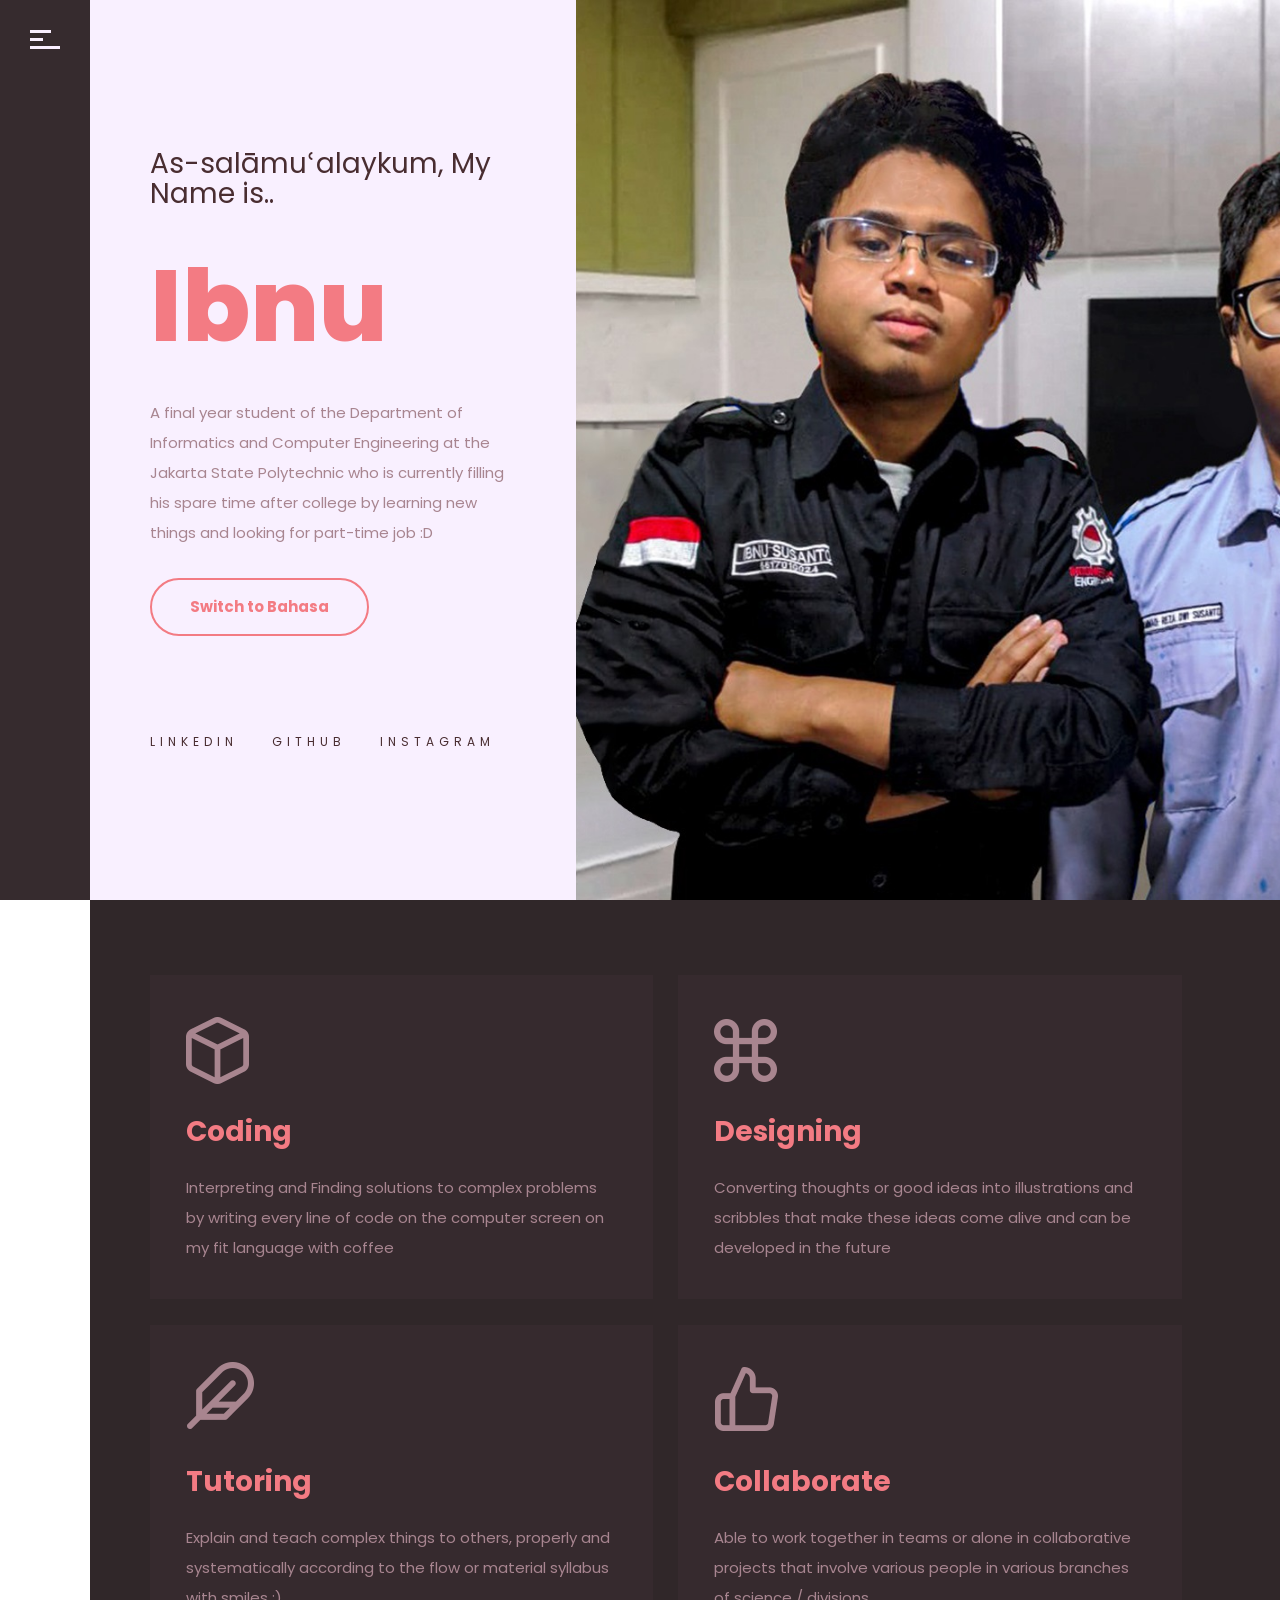
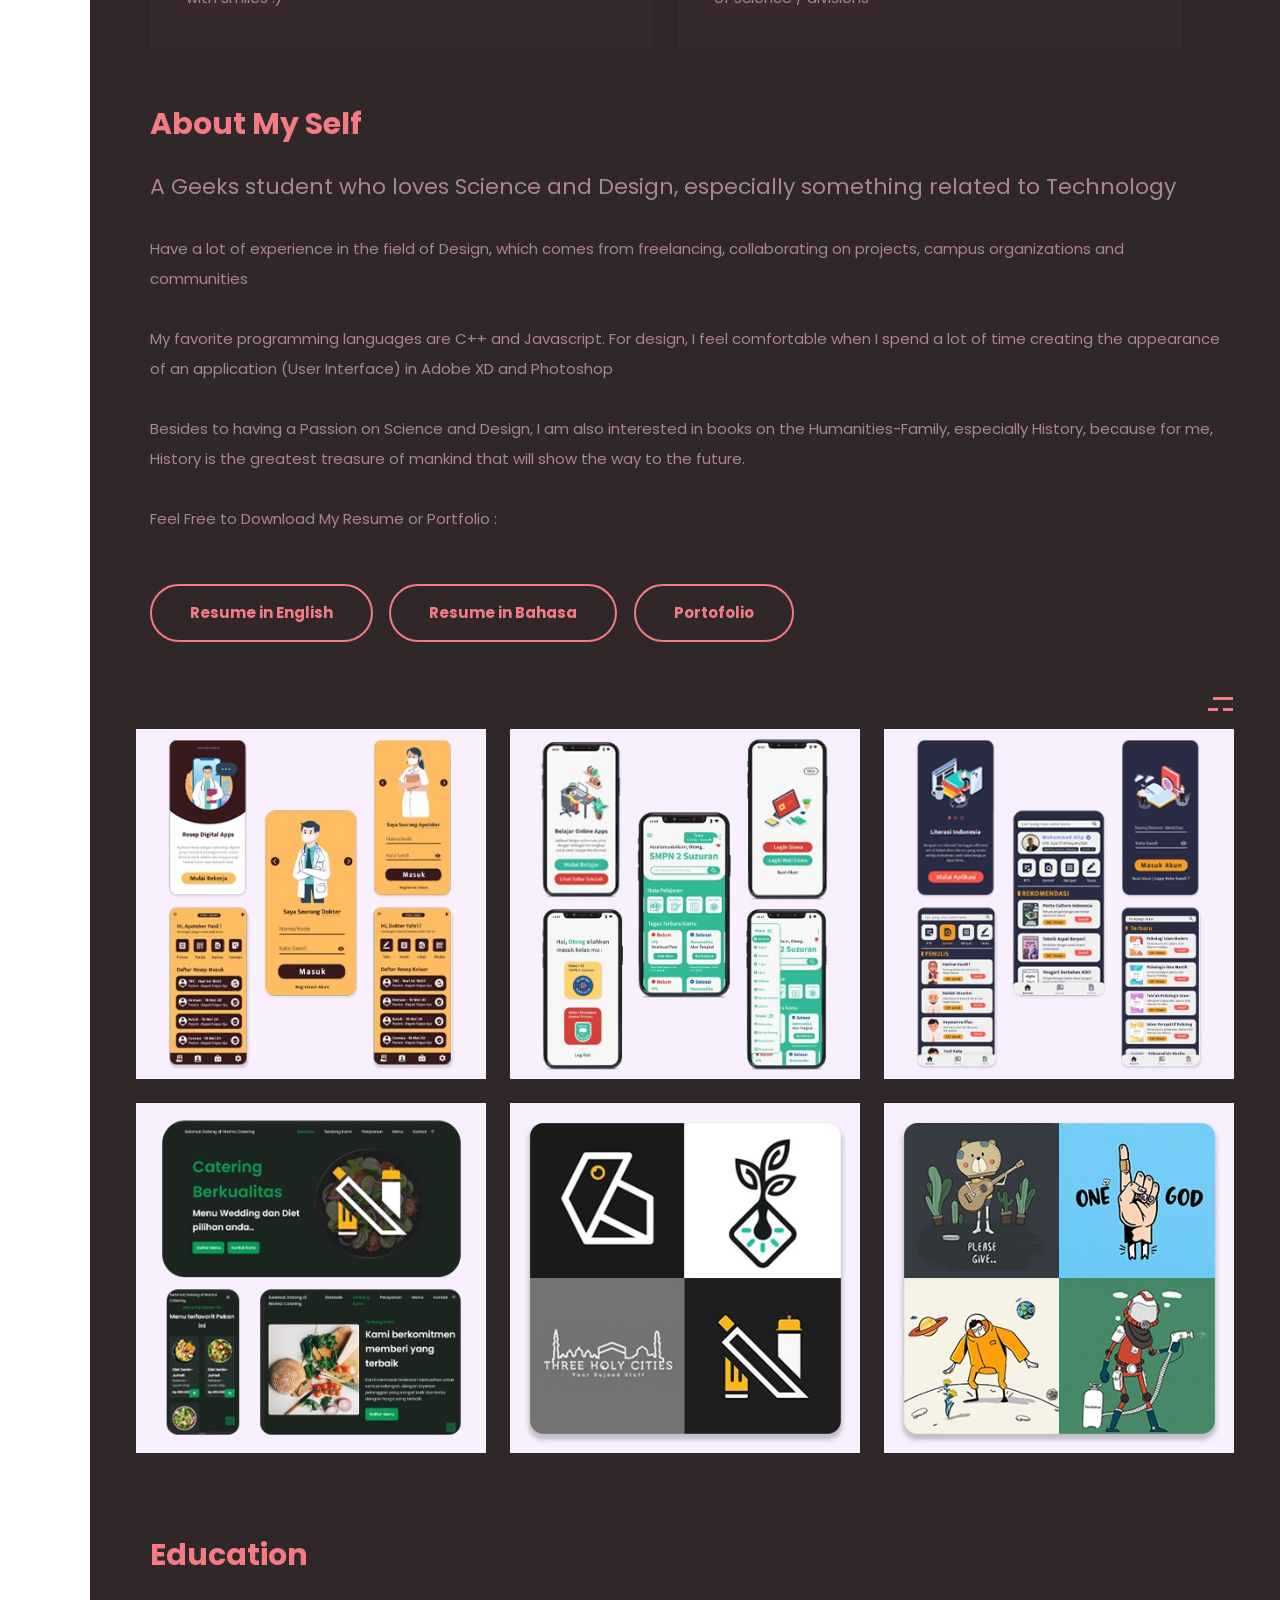
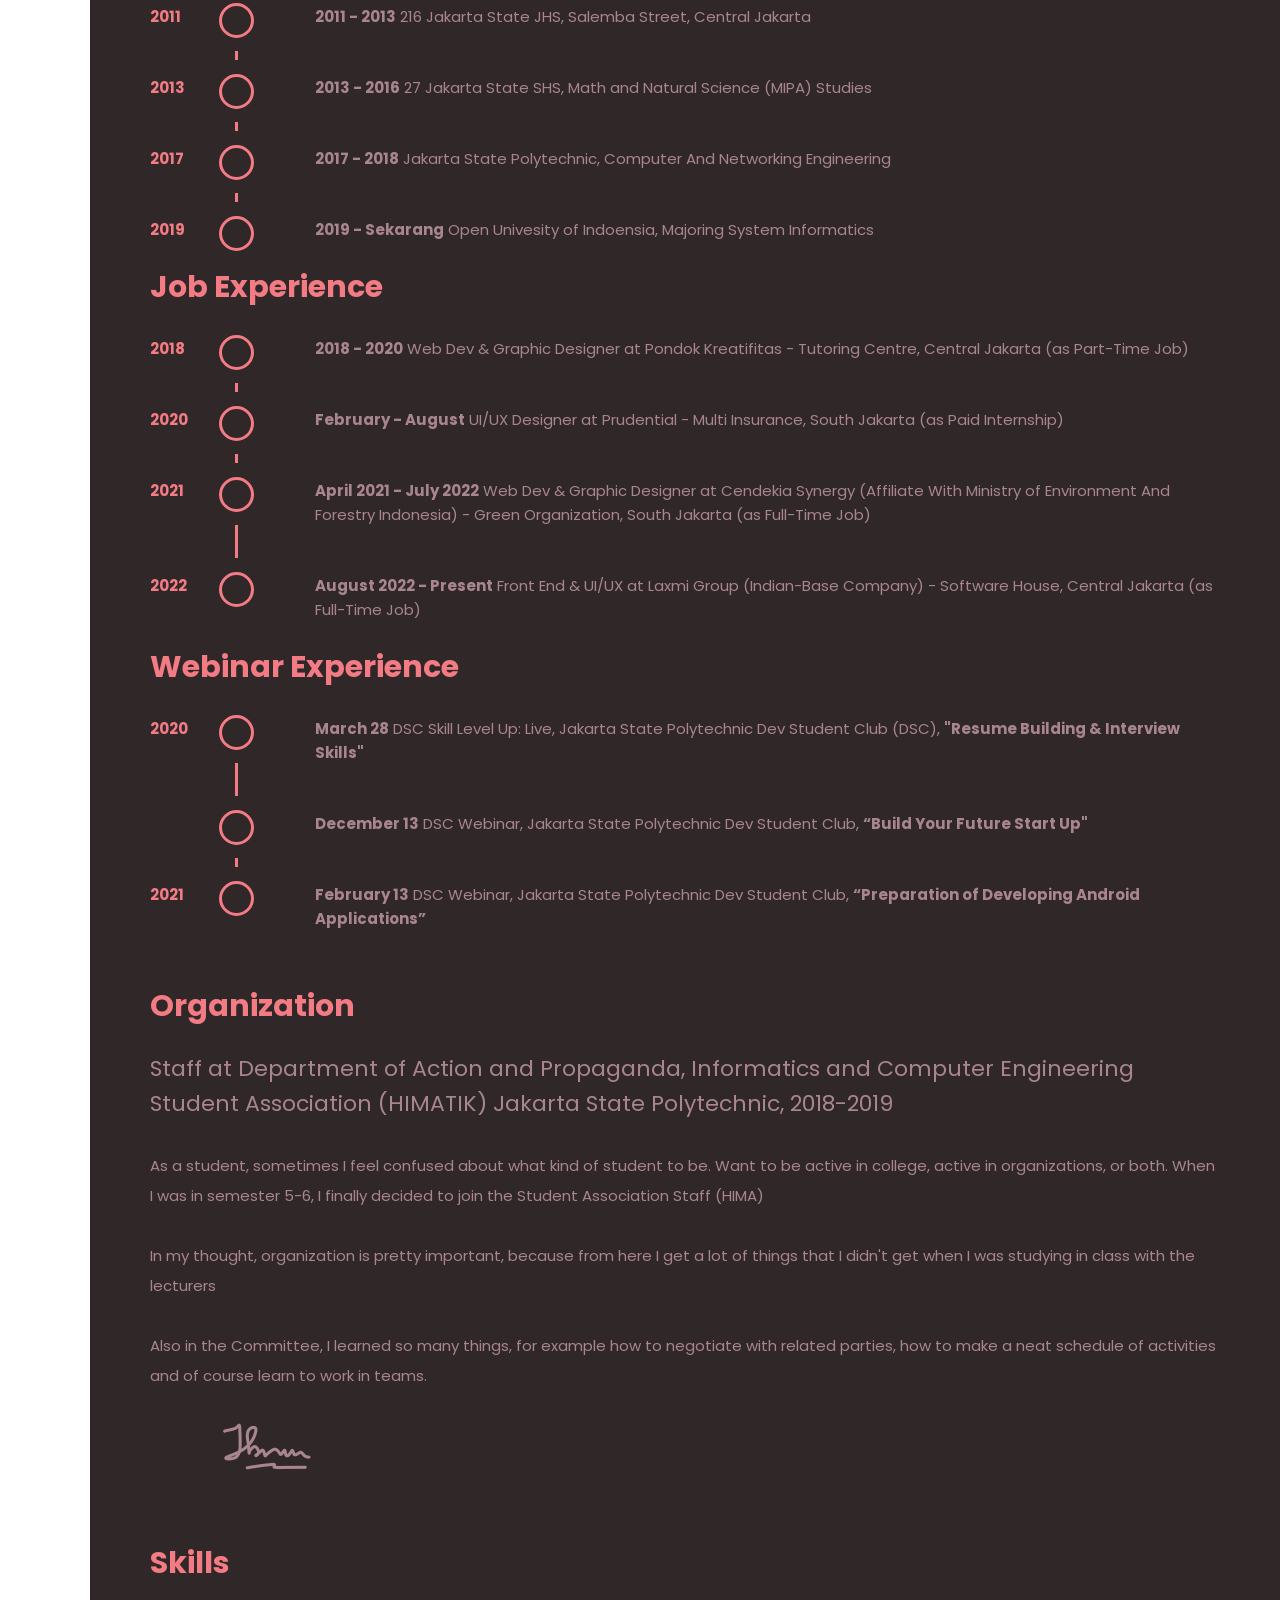
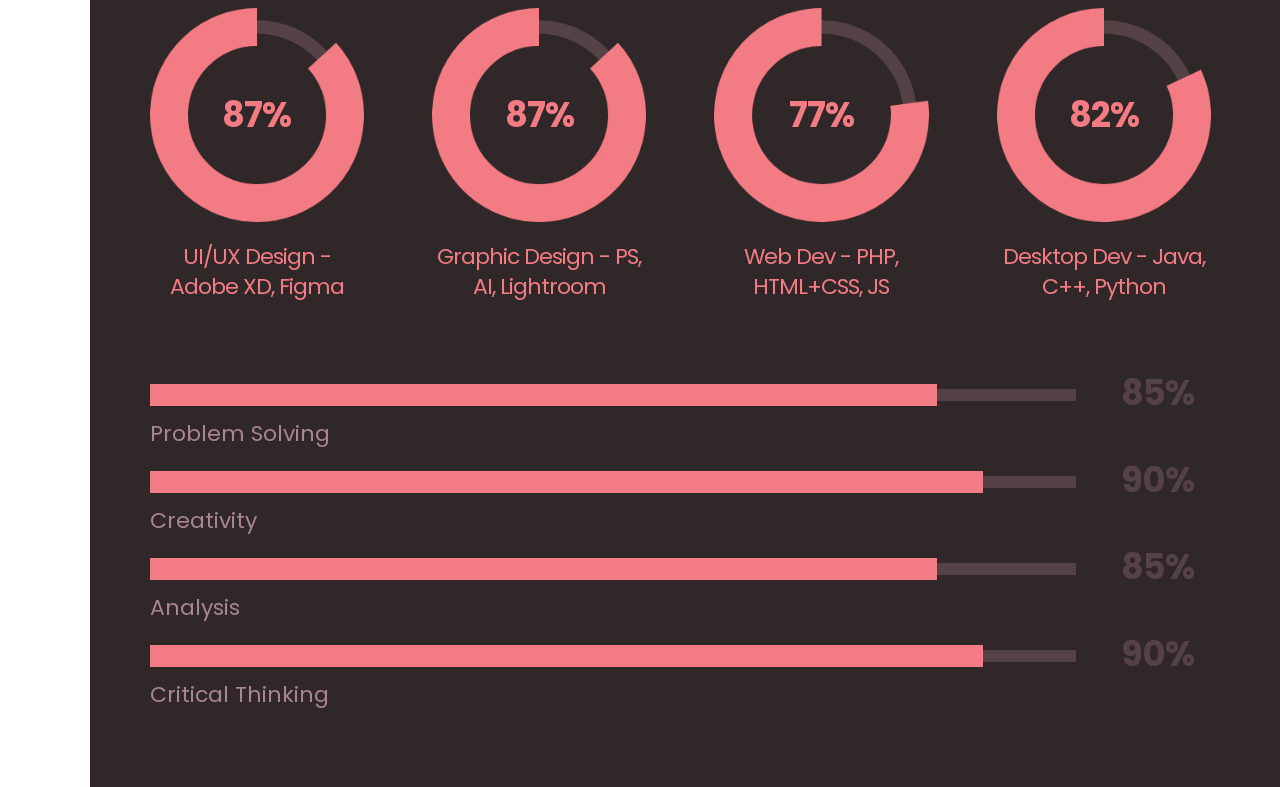
==== index.html @ 4d2ef82d "Add files via upload" ====
<!DOCTYPE HTML>
<html lang="en-US">
    <head>
        <title>Web Profile - Mochamad Ibnu</title>
        <meta http-equiv="Content-Type" content="text/html; charset=UTF-8">
        <meta name="keywords" content="HTML, CSS, JavaScript, PHP" />
        <meta name="inshaniia" content="CocoBasic" />
        <meta name="viewport" content="width=device-width, initial-scale=1, shrink-to-fit=no">

        <link rel="shortcut icon" href="images/favicon.ico" />      
        <link href='https://fonts.googleapis.com/css?family=Poppins:400,700,800' rel='stylesheet' type='text/css'>               
        <link rel="stylesheet" type="text/css"  href='style.css' />

        <!--[if lt IE 9]>
                <script src="js/html5.js"></script>            
                <script src="js/respond.min.js"></script>                   
        <![endif]-->                
    </head>

    <body>

        <!-- Preloader Gif -->
        <div class="doc-loader">
            <img src="images/preloader.gif" alt="Loading">
        </div>

        <div id="content" class="site-content">

            <div class="content-left">
                <div class="content-left-wrapper">                     
                    <header>
                        <div class="toggle-holder">
                            <div id="toggle">
                                <div class="menu-line"></div>
                            </div>
                        </div>  

                        <div class="top-pagination">
                            <div class="current-num">
                                <span>01</span>                                    
                            </div>
                            <div class="pagination-div"></div>
                            <div class="total-pages-num"></div>
                        </div>

                        <div class="menu-holder">
                            <div class="menu-wrapper relative">                                 
                                <nav id="header-main-menu">
                                    <ul class="main-menu sm sm-clean">
                                        <li><a href="#home">Personal Info</a></li>
                                        <li><a href="#service">About Me</a></li>
                                        <li><a href="#portfolio">Portfolio</a></li>                                 
                                        <li><a href="#resume">Experience</a></li>                                  
                                        <li><a href="#skills">Skills</a></li>                                                 
                                    </ul>
                                </nav>                            
                            </div>
                        </div>               

                        <div class="my-info-wrapper">
                            <div class="my-info">
                                <p class="my-info-title">NAME</p>
                                <p class="my-info-content">Mochamad Ibnu Susanto</p>
                            </div>

                            <div class="my-info">
                                <p class="my-info-title">ROLE</p>
                                <p class="my-info-content">Front-End Developer</p>
                            </div>

                            <div class="my-info">
                                <p class="my-info-title">EMAIL</p>
                                <p class="my-info-content">mochamad.ibnu99@gmail.com</p>
                            </div>

                            <div class="my-info">
                                <p class="my-info-title">PHONE CONTACT</p>
                                <p class="my-info-content">+62 812-1126-1902</p>
                            </div>

                            <img class="my-info-signature" src="images/signature.png" alt="" />  
                        </div>   

                        <div class="big-num">                              
                            <div class="current-big-num">01</div>
                            <div class="icon-scroll"></div>  
                        </div>
                    </header>
                </div>        

            </div>

            <div class="content-right">  
                <div class="content-right-wrapper">
                    
                    <!-- Home Section -->  
                    <div id="home" class="section full-width-section">
                        <div class="section-wrapper block">
                            <div class="home-left-part">
                                <p class="site-des">As-salāmuʿalaykum, My Name is..</p>
                                <h1 class="entry-title">Ibnu</h1>                                
                                <p class="site-info">
                                    A final year student of the Department of Informatics and Computer Engineering at the Jakarta State Polytechnic who is currently filling his spare time after college by learning new things and looking for part-time job :D
                                </p>

                                <!--Pilih Bahasa-->
                                <div class="button123-group-wrapper">
                                    <a href="index_bahasa.html" class="button"><b>Switch to Bahasa</b></a>
                                </div>

                                <!--Akun Sosmed-->
                                <div class="social-links">
                                    <a href="https://www.linkedin.com/in/inshaniia/" target='_blank'>LINKEDIN</a>
                                    <a href="https://github.com/inshaniia" target='_blank'>GITHUB</a>
                                    <a href="https://www.instagram.com/inshaniia" target='_blank'>INSTAGRAM</a>
                                </div>

                            </div>                            
                            <div class="home-right-part">                                
                            </div>                            
                        </div>
                    </div>

                    <!-- Service Section -->  
                    <div id="service" class="section">                        
                        <div class="section-wrapper block">
                            <div class="content-1300">
                                <div class="row">
                                    <div class="one-half width-55">
                                        <div class="services-wrapper">
                                            <div class="service-holder">
                                                <img src="images/service1.png" alt="" />
                                                <h4 class="service-title">Coding</h4>
                                                <div class="service-text">
                                                    Interpreting and Finding solutions to complex problems by writing every line of code on the computer screen on my fit language with coffee
                                                </div>                                        
                                            </div>   

                                            <div class="service-holder m-right-0">
                                                <img src="images/service2.png" alt="" />
                                                <h4 class="service-title">Designing</h4>
                                                <div class="service-text">
                                                    Converting thoughts or good ideas into illustrations and scribbles that make these ideas come alive and can be developed in the future
                                                </div>                                        
                                            </div>                                

                                            <div class="service-holder m-bottom-0">
                                                <img src="images/service3.png" alt="" />
                                                <h4 class="service-title">Tutoring</h4>
                                                <div class="service-text">
                                                    Explain and teach complex things to others, properly and systematically according to the flow or material syllabus with smiles :)
                                                </div>                                        
                                            </div>

                                            <div class="service-holder m-right-0 m-bottom-0">
                                                <img src="images/service4.png" alt="" />
                                                <h4 class="service-title">Collaborate</h4>
                                                <div class="service-text">
                                                    Able to work together in teams or alone in collaborative projects that involve various people in various branches of science / divisions
                                                </div>                                        
                                            </div>
                                        </div>
                                    </div>

                                    <div class="one-half width-40 last">                                
                                        <h2 class="entry-title section-title">About My Self</h2>
                                        <p class="section-info">
                                            A Geeks student who loves Science and Design, especially something related to Technology
                                        </p>
                                        <p>
                                            Have a lot of experience in the field of Design, which comes from freelancing, collaborating on projects, campus organizations and communities 
                                        </p>
                                        <p>
                                            My favorite programming languages are C++ and Javascript. For design, I feel comfortable when I spend a lot of time creating the appearance of an application (User Interface) in Adobe XD and Photoshop
                                        </p>
                                        <p>    
                                            Besides to having a Passion on Science and Design, I am also interested in books on the Humanities-Family, especially History, because for me, History is the greatest treasure of mankind that will show the way to the future.
                                        </p>
                                        <p>
                                            Feel Free to Download My Resume or Portfolio :
                                        </p>
                                        <div class="button-group-wrapper">
                                            <a href="https://drive.google.com/file/d/1zf4u4I8WuN6mE-RvnIYFaHu8-ARFFkGj/view?usp=sharing" target='_blank' class="button"><b>Resume in English</b></a> 
                                            <a href="https://drive.google.com/file/d/1a24EvJwT8EoYVSW8WIDPPtlvNpNn8GBT/view?usp=sharing" target='_blank' class="button"><b>Resume in Bahasa</b></a>
                                            <a href="https://drive.google.com/file/d/1h0-a2WbrDzmuph60LuM7jjJiLBuyivZT/view?usp=sharing" target='_blank' class="button"><b>Portofolio</b></a>                                                                    
                                        </div>
                                    </div>                                                                    
                                </div>
                            </div>
                        </div>
                    </div>

                    <!-- Portfolio Section -->  
                    <div id="portfolio" class="section">                        
                        <div class="section-wrapper block">
                            <div class="content-1300">
                                <div id="portfolio-wrapper" class="relative">
                                    <div class="category-filter">
                                        <div class="category-filter-icon"></div>                       
                                    </div>
                                    <div class="category-filter-list button-group filters-button-group">
                                        <div class="button is-checked" data-filter="*">All</div>
                                        <div class="button" data-filter=".text">UI/UX</div>
                                        <div class="button" data-filter=".image">Dev</div>
                                        <div class="button" data-filter=".video">Design</div>                                        
                                    </div>
                                    <div class="portfolio-load-content-holder"></div>
                                    <div class="grid" id="portfolio-grid">                                                            
                                        <div class="grid-sizer"></div>

                                        <div id="p-item-3" class="grid-item element-item p-one-third text">
                                            <a class="item-link" href="images/portfolio1.jpg" data-rel="prettyPhoto[portfolio]">
                                                <img src="images/portfolio1.jpg" alt="" />
                                                <div class="portfolio-text-holder">
                                                    <div class="portfolio-text-wrapper">
                                                        <p class="portfolio-text">Resep Digital</p>
                                                        <p class="portfolio-cat">Mobile Apps Design</p>
                                                    </div>
                                                </div>
                                            </a>
                                        </div>

                                        <div id="p-item-3" class="grid-item element-item p-one-third text">
                                            <a class="item-link" href="images/portfolio2.jpg" data-rel="prettyPhoto[portfolio]">
                                                <img src="images/portfolio2.jpg" alt="" />
                                                <div class="portfolio-text-holder">
                                                    <div class="portfolio-text-wrapper">
                                                        <p class="portfolio-text">Belajar Online</p>
                                                        <p class="portfolio-cat">Mobile Apps Design</p>
                                                    </div>
                                                </div>
                                            </a>
                                        </div>

                                        <div id="p-item-3" class="grid-item element-item p-one-third text">
                                            <a class="item-link" href="images/portfolio3.jpg" data-rel="prettyPhoto[portfolio]">
                                                <img src="images/portfolio3.jpg" alt="" />
                                                <div class="portfolio-text-holder">
                                                    <div class="portfolio-text-wrapper">
                                                        <p class="portfolio-text">Literasi Indonesia</p>
                                                        <p class="portfolio-cat">Mobile Apps Design</p>
                                                    </div>
                                                </div>
                                            </a>
                                        </div>

                                        <div id="p-item-3" class="grid-item element-item p-one-third image">
                                            <a class="item-link" href="images/portfolio4.jpg" data-rel="prettyPhoto[portfolio]">
                                                <img src="images/portfolio4.jpg" alt="" />
                                                <div class="portfolio-text-holder">
                                                    <div class="portfolio-text-wrapper">
                                                        <p class="portfolio-text">Nisrina Catering</p>
                                                        <p class="portfolio-cat">Responsive Webpage</p>
                                                    </div>
                                                </div>
                                            </a>
                                        </div>

                                        <div id="p-item-3" class="grid-item element-item p-one-third video">
                                            <a class="item-link" href="images/portfolio5.jpg" data-rel="prettyPhoto[portfolio]">
                                               <img src="images/portfolio5.jpg" alt="" />
                                                <div class="portfolio-text-holder">
                                                    <div class="portfolio-text-wrapper">
                                                        <p class="portfolio-text">Product Identity</p>
                                                        <p class="portfolio-cat">Logo Design</p>
                                                    </div>
                                                </div>
                                            </a>
                                        </div>

                                        <div id="p-item-3" class="grid-item element-item p-one-third video">
                                            <a class="item-link" href="images/portfolio6.jpg" data-rel="prettyPhoto[portfolio]">
                                               <img src="images/portfolio6.jpg" alt="" />
                                                <div class="portfolio-text-holder">
                                                    <div class="portfolio-text-wrapper">
                                                        <p class="portfolio-text">Illustrations</p>
                                                        <p class="portfolio-cat">Illustration Design</p>
                                                    </div>
                                                </div>
                                            </a>
                                        </div>

                                    </div>                
                                </div>   
                            </div>
                        </div>
                    </div>

                    <!-- Pendidikan Section -->  
                    <div id="resume" class="section">                        
                        <div class="section-wrapper block">
                            <div class="content-1300">  
                                <div class="row">
                                    <div class="one-half width-55">
                                        <h2 class="entry-title section-title">Education</h2>

                                        <ul class="timeline-holder">                                        
                                            <li class="timeline-event">
                                                <span class="timeline-circle"></span>
                                                <div class="timeline-event-content">
                                                    <b>2011 - 2013</b> 216 Jakarta State JHS, Salemba Street, Central Jakarta
                                                </div>
                                                <div class="timeline-event-date">2011</div>
                                            </li>
                                            <li class="timeline-event">
                                                <span class="timeline-circle"></span>
                                                <div class="timeline-event-content">                                    
                                                    <b>2013 - 2016</b> 27 Jakarta State SHS, Math and Natural Science (MIPA) Studies
                                                </div>
                                                <div class="timeline-event-date">2013</div>
                                            </li>
                                            <li class="timeline-event">
                                                <span class="timeline-circle"></span>
                                                <div class="timeline-event-content">
                                                    <b>2017 - 2018</b> Jakarta State Polytechnic, Computer And Networking Engineering
                                                </div>
                                                <div class="timeline-event-date">2017</div>
                                            </li>
                                            <li class="timeline-event">
                                                <span class="timeline-circle"></span>
                                                <div class="timeline-event-content">
                                                    <b>2019 - Sekarang</b> Open Univesity of Indoensia, Majoring System Informatics 
                                                </div>
                                                <div class="timeline-event-date">2019</div>
                                            </li> 
                                        </ul>

                                         <!-- Pengalaman Kerja Section -->
                                        <h2 class="entry-title section-title"><br/>Job Experience</h2>
                                        <ul class="timeline-holder">                                        
                                            <li class="timeline-event">
                                                <span class="timeline-circle"></span>
                                                <div class="timeline-event-content">
                                                    <b>2018 - 2020</b> Web Dev & Graphic Designer at Pondok Kreatifitas - Tutoring Centre, Central Jakarta (as Part-Time Job) 
                                                </div>
                                                <div class="timeline-event-date">2018</div>
                                            </li>

                                            <li class="timeline-event">
                                                <span class="timeline-circle"></span>
                                                <div class="timeline-event-content">
                                                    <b>February - August</b> UI/UX Designer at Prudential - Multi Insurance, South Jakarta (as Paid Internship)
                                                </div>
                                                <div class="timeline-event-date">2020</div>
                                            </li>

                                            <li class="timeline-event">
                                                <span class="timeline-circle"></span>
                                                <div class="timeline-event-content">
                                                    <b>April 2021 - July 2022</b> Web Dev & Graphic Designer at Cendekia Synergy (Affiliate With Ministry of Environment And Forestry Indonesia) - Green Organization, South Jakarta (as Full-Time Job)
                                                </div>
                                                <div class="timeline-event-date">2021</div>
                                            </li>

                                            <li class="timeline-event">
                                                <span class="timeline-circle"></span>
                                                <div class="timeline-event-content">
                                                    <b>August 2022 - Present</b> Front End & UI/UX at Laxmi Group (Indian-Base Company) - Software House, Central Jakarta (as Full-Time Job)
                                                </div>
                                                <div class="timeline-event-date">2022</div>
                                            </li>
                                        </ul>

                                        <!-- Pengalaman Seminar Section -->
                                        <h2 class="entry-title section-title"><br/>Webinar Experience</h2>
                                        <ul class="timeline-holder">                                        
                                            <li class="timeline-event">
                                                <span class="timeline-circle"></span>
                                                <div class="timeline-event-content">
                                                    <b>March 28</b> DSC Skill Level Up: Live, Jakarta State Polytechnic Dev Student Club (DSC), <b>"Resume Building & Interview Skills"</b>
                                             </div>
                                                <div class="timeline-event-date">2020</div>
                                            </li>

                                            <li class="timeline-event">
                                                <span class="timeline-circle"></span>
                                                <div class="timeline-event-content">
                                                    <b>December 13</b> DSC Webinar, Jakarta State Polytechnic Dev Student Club, <b>“Build Your Future Start Up"</b>

                                                </div>
                                                <div class="timeline-event-date"></div>
                                            </li>

                                            <li class="timeline-event">
                                                <span class="timeline-circle"></span>
                                                <div class="timeline-event-content">
                                                    <b>February 13</b> DSC Webinar, Jakarta State Polytechnic Dev Student Club, <b>“Preparation of Developing Android Applications”</b>
                                                </div>
                                                <div class="timeline-event-date">2021</div>
                                            </li>
                                                </div>


                                    <div class="one-half width-40 last">
                                        <h2 class="entry-title section-title">Organization</h2>
                                        <p class="section-info">
                                            Staff at Department of Action and Propaganda, Informatics and Computer Engineering Student Association (HIMATIK) Jakarta State Polytechnic, 2018-2019

                                        </p>
                                        <p>
                                            As a student, sometimes I feel confused about what kind of student to be. Want to be active in college, active in organizations, or both. When I was in semester 5-6, I finally decided to join the Student Association Staff (HIMA)
                                        </p>
                                        <p>
                                            In my thought, organization is pretty important, because from here I get a lot of things that I didn't get when I was studying in class with the lecturers
                                        </p>

                                        <p>
                                            Also in the Committee, I learned so many things, for example how to negotiate with related parties, how to make a neat schedule of activities and of course learn to work in teams.  
                                        </p>                                        

                                        <img class="my-signature" src="images/signature2.png" alt="">                                        
                                    </div>
                                </div>
                            </div>
                        </div>
                    </div>

                    <!-- Skills Section -->  
                    <div id="skills" class="section">                        
                        <div class="section-wrapper block">
                            <div class="content-1300"> 
                                <div class="row m-bottom-60">
                                    <h2 class="entry-title section-title">Skills</h2>

                                    <div class="skill-circle-holder">
                                        <div class="skill-circle">
                                            <div class="skill-circle-wrapper relative" data-value="0.9" data-color="#f37b83" data-empty-color="#554247">
                                                <span class="skill-circle-num"></span>                                            
                                            </div>
                                            <p class="skill-circle-text">UI/UX Design - Adobe XD, Figma</p>
                                        </div>

                                        <div class="skill-circle">
                                            <div class="skill-circle-wrapper relative" data-value="0.90" data-color="#f37b83" data-empty-color="#554247">
                                                <span class="skill-circle-num"></span>                                            
                                            </div>
                                            <p class="skill-circle-text">Graphic Design - PS, AI, Lightroom</p>
                                        </div>                                

                                        <div class="skill-circle">
                                            <div class="skill-circle-wrapper relative" data-value="0.8" data-color="#f37b83" data-empty-color="#554247">
                                                <span class="skill-circle-num"></span>                                            
                                            </div>
                                            <p class="skill-circle-text">Web Dev - PHP, HTML+CSS, JS</p>
                                        </div>

                                        <div class="skill-circle">
                                            <div class="skill-circle-wrapper relative" data-value="0.85" data-color="#f37b83" data-empty-color="#554247">
                                                <span class="skill-circle-num"></span>                                            
                                            </div>
                                            <p class="skill-circle-text">Desktop Dev - Java, C++, Python</p>
                                        </div>
                                    </div>                                    
                                </div>


                                <div class="row">
                                    <div class="one-half">                                    
                                        <div class="skills-holder">
                                            <div class="skill-holder">                                        
                                                <div class="skill-text">                                            
                                                    <div class="skill">
                                                        <div class="skill-fill" data-fill="85%"></div>                                                    
                                                    </div>              
                                                    <span>Problem Solving</span>
                                                </div>                
                                                <div class="skill-percent">85%</div>
                                            </div>

                                            <div class="skill-holder">                                        
                                                <div class="skill-text">                                            
                                                    <div class="skill">
                                                        <div class="skill-fill" data-fill="90%"></div>                                                   
                                                    </div>              
                                                    <span>Creativity</span>
                                                </div>                                            
                                                <div class="skill-percent">90%</div>
                                            </div>
                                        </div>
                                    </div>

                                    <div class="one-half last">
                                        <div class="skills-holder sec-skills-holder">
                                            <div class="skill-holder">                                        
                                                <div class="skill-text">                                            
                                                    <div class="skill">
                                                        <div class="skill-fill" data-fill="85%"></div>                                                   
                                                    </div>                                                
                                                    <span>Analysis</span>
                                                </div>                
                                                <div class="skill-percent">85%</div>
                                            </div>

                                            <div class="skill-holder">                                        
                                                <div class="skill-text">                                            
                                                    <div class="skill">
                                                        <div class="skill-fill" data-fill="90%"></div>                                                   
                                                    </div>              
                                                    <span>Critical Thinking</span>
                                                </div>                
                                                <div class="skill-percent">90%</div>
                                            </div>                                    
                                        </div>
                                    </div>                                    
                                </div>                                
                            </div>                            
                        </div>
                    </div>          
                    
          

                </div>
            </div>            
        </div>        

        <!--Load JavaScript-->
        <script src="js/jquery.js"></script>                                                                           
        <script src='js/imagesloaded.pkgd.js'></script>                
        <script src='js/jquery.prettyPhoto.js'></script>                
        <script src='js/isotope.pkgd.js'></script>                
        <script src='js/jquery.smartmenus.min.js'></script>                           
        <script src='js/owl.carousel.min.js'></script>                                                            
        <script src='js/circle-progress.min.js'></script>                                                            
        <script src='js/main.js'></script>
    </body>
</html>
---- style.css ----
/*------------------------------------------------------------------

[Table of contents]
1. 3rd Part CSS Libraries
2. Global CSS
3. Left Part Content (Sidebar) CSS
    3.1. Menu CSS
4. Right Part Content CSS
5. Home Section CSS
6. Service Section CSS
7. Portfolio Section CSS
    7.1 Pretty Photo CSS
    7.2 Single Portfolio CSS
    7.3 Image Slider CSS
8. Resume Section CSS
9. Skills Section CSS
10. Contact Section CSS
11. Responsive CSS

-------------------------------------------------------------------*/


/* ===================================
    1. 3rd Part CSS Libraries
====================================== */

@import url("css/clear.css");
@import url("css/sm-clean.css");
@import url("css/owl.carousel.min.css");
@import url("css/owl.theme.default.min.css");
@import url("css/prettyPhoto.css");
@import url("css/common.css");


/* ===================================
    2. Global CSS
====================================== */

*, 
::after, 
::before {
    box-sizing: border-box;
}

body {
    font-family: 'Poppins', sans-serif;
    font-size: 15px;    
    line-height: 30px;
    font-weight: 400;       
    color: #a88590;
    background-color: #fff;
    overflow-x: hidden;
}

body a {
    text-decoration: none;
    color: #000000;    
    transition: color .3s linear;
}

body a:hover {
    color: #acacac;
}

body img {
    max-width: 100%;
    max-height: 100%;
    width: auto;
    height: auto;
    display: block;
}

.doc-loader {
    position: fixed;
    left: 0px;
    top: 0px;
    width: 100%;
    height: 100%;
    z-index: 99999;
    background-color: #362B2E;
}

.doc-loader img {
    width: 50px;
    height: 50px;
    position: absolute;
    top: 50%;    
    left: 50%;
    transform: translate(-50%, -50%);
}

p {
    margin-bottom: 30px;
}

.content-1300 {
    max-width: 1300px;
}

.section-info {
    font-size: 22px;
    line-height: 35px;
}

a.button {
    display: inline-block;
    color: #f37b83;
    border: 2px solid #f37b83;
    text-align: center;
    padding: 12px 38px;
    cursor: pointer;
    vertical-align: middle;
    text-decoration: none;
    border-radius: 50px;
    transition: all .2s linear;
}

a.button:active {
    position: relative;
    top: 1px;   
}

a.button:hover {
    color: #f9f0ff;
    background-color: #F37b83;
}

/* ===================================
    3. Left Part Content (Sidebar) CSS
====================================== */

.content-left {
    position: fixed;
    width: 380px;
    background-color: #362B2E;
    height: 100vh;
    z-index: 1;
}

.content-left::-webkit-scrollbar-track {
    -webkit-box-shadow: inset 0 0 6px rgba(0,0,0,0.3);
    background-color: #554247;
}

.content-left::-webkit-scrollbar {
    width: 7px;
    background-color: #554247;
}

.content-left::-webkit-scrollbar-thumb {
    background-color: #f37b83;
}

.content-left-wrapper {
    padding-left: 75px;
    position: relative;
}

.toggle-holder {
    position: fixed;
    top: 30px;
    left: 30px;
    z-index: 3;
}

#toggle {
    height: 23px;
    width: 30px;
    position: relative;
}

#toggle:hover {
    cursor: pointer;
}

#toggle:before,
#toggle:after {
    content: '';
    height: 3px;
    width: 30px;
    position: absolute;
    -webkit-transform-origin: 50% 50%;
    transform-origin: 50% 50%;
    -webkit-transition: -webkit-transform 0.25s;
    -webkit-transition: all 0.25s;
    transition: all 0.25s;
    top: 8px;
    background-color: #faefff;
}

#toggle:before {
    -webkit-transform: translate3d(0, -8px, 0);
    transform: translate3d(0, -8px, 0px);
    width: 21px;
    margin-left: 0;
}

#toggle:hover:before {
    margin-left: 9px;

}

#toggle.on:before {
    -webkit-transform: rotate3d(0, 0, 1, 45deg) translate3d(0, 0, 0);
    transform: rotate3d(0, 0, 1, 45deg) translate3d(0, 0, 0);   
    background-color: #fff;
    margin-left: 0;
    width: 26px;
}

#toggle.on:after {
    -webkit-transform: rotate3d(0, 0, 1, -45deg);
    transform: rotate3d(0, 0, 1, -45deg);
    background-color: #fff;
    width: 26px;
}

#toggle:after {
    -webkit-transform: translate3d(0, 8px, 0);
    transform: translate3d(0, 8px, 0);
}

#toggle .menu-line {
    width: 13px;
    height: 3px;
    position: absolute;
    -webkit-transition: all 0.25s;
    transition: all 0.25s;
    margin-left: 0;
    top: 8px;
    background-color: #faefff;
}

#toggle:hover .menu-line {
    margin-left: 17px;
}

#toggle.on .menu-line {
    opacity: 0;
}

.top-pagination {
    position: relative;
    z-index: 2;
    padding-top: 150px;
}

.top-pagination > div {
    display: inline-block;
    font-weight: 700;
    vertical-align: top; 
}

.current-num {
    width: 25px;
    position: relative;
    height: 30px;
    color: #c6646b;
}

.current-num span {
    position: absolute;    
    left: 0;    
}

.total-pages-num {
    color: #faefff;
}

.pagination-div {
    position: relative;
    width: 100px;
    height: 30px;
    margin-right: 8px;
}

.pagination-div:after {
    content: "";
    display: block;
    position: absolute;
    height: 3px;
    width: 100%;
    background-color: #faefff;
    top: 12px;
}

.my-info-wrapper {
    padding-top: 110px;
}

.my-info {
    margin-bottom: 30px;
}

.my-info > p {
    margin-bottom: 0;
}

.my-info-title {
    font-size: 12px;
    line-height: 100%;
    color: #f37b83;
    letter-spacing: 5px;
}

.my-info-content {
    color: #faefff;
}

img.my-info-signature {
    width: 215px;
    padding-top: 35px;
    padding-bottom: 30px;
}

.big-num {
    position: fixed;
    width: 380px;
    left: 0;
    bottom: 30px;
    padding-left: 75px;
    z-index: 1;
}

.current-big-num {
    font-size: 160px;
    -webkit-text-stroke: 3px #c6646b;
    color: transparent;
    font-weight: 800;
    line-height: 100%;
    letter-spacing: -4px;
    position: relative;
    margin-top: 20px;
    z-index: 2;
}

.icon-scroll,
.icon-scroll:before {
    position: absolute;
    right: -18px;
}

.icon-scroll {
    width: 38px;
    height: 60px;
    margin-left: -20px;
    bottom: 25px;
    margin-top: -35px;
    box-shadow: inset 0 0 0 3px #c6646b;
    border-radius: 25px;
    transition: right .5s;
}

.icon-scroll:before {
    content: '';
    width: 8px;
    height: 8px;
    background: #c6646b;
    margin-left: -4px;
    top: 8px;
    border-radius: 4px;
    -webkit-animation-duration: 1.5s;
    animation-duration: 1.5s;
    -webkit-animation-iteration-count: infinite;
    animation-iteration-count: infinite;
    -webkit-animation-name: scroll;
    animation-name: scroll;
    left: 50%;
}

.icon-scroll:after {
    content: "";
    position: absolute;
    z-index: -1;
    background-color: #362b2e;
    width: 58px;
    height: 80px;
    border-radius: 25px;
    transform: translate(-10px, -10px);
    transition: all .3s;
}

@-webkit-keyframes scroll {
    0% {
        opacity: 1;
    }
    100% {
        opacity: 0;
        -webkit-transform: translateY(35px);
        transform: translateY(35px);
    }
}

@keyframes scroll {
    0% {
        opacity: 1;
    }
    100% {
        opacity: 0;
        -webkit-transform: translateY(35px);
        transform: translateY(35px);
    }
}

.open .icon-scroll {
    right: 30px;
    z-index: 1;
}

.open .icon-scroll:after {
    background-color: transparent;
}


/* ===================================
    3.1. Menu CSS
====================================== */

.menu-wrapper {
    padding-top: 150px;
}

.menu-holder {
    padding: 120px 50px 0 75px;
    background-color: #f37b83;
    width: 380px;
    height: 100%;
    min-height: 100vh;
    top: 0;
    left: 0;
    position: absolute;
    transform: translateX(-380px);
    transition: transform .3s linear;
    z-index: 1;
}

.open .menu-holder {
    transform: translateX(0);
}

.main-menu.sm-clean {
    background-color: transparent;
    display: inline-block;
}

.sm-clean a {
    position: relative;
}

.sm-clean a,
.sm-clean a:hover, 
.sm-clean a:focus, 
.sm-clean a:active {
    color: #ffffff;
    padding: 5px 0;
    font-size: 28px;
    line-height: 50px;
    font-weight: 700;
}

.sm-clean a:after {
    content: '';
    display: block;
    width: 0;
    height: 16px;
    background-color: #c6646b;
    transition: width .3s;
    position: absolute;
    left: -5%;
    bottom: 7px;
    z-index: -1;
}

.main-menu.sm-clean .sub-menu li a:after {
    height: 3px;
    bottom: 20px;
}

.sm-clean a.current:after, 
.sm-clean a:hover:after, 
.sm-clean a:active:after, 
.sm-clean a.highlighted:after, 
.sm-clean ul a:hover:after, 
.sm-clean ul a:active:after, 
.sm-clean ul a.highlighted:after,
.sm-clean li.current > a:after {
    width: 110%;
}

.sm-clean a span.sub-arrow {
    color: #c6646b;
}

.main-menu.sm-clean .sub-menu li a {
    color: #848484;
    text-transform: uppercase;
    font-size: 14px;
}


/* ===================================
    4. Right Part Content CSS
====================================== */

.content-right {
    margin-left: 380px;
    width: calc(100% - 380px);
}

.content-right-wrapper > div:last-of-type {
    padding-bottom: 150px;
}

.section {
    background-color: #302729;
    position: relative;
    padding-top: 150px;
}

.section-wrapper {
    padding-left: 5%;
    padding-right: 5%;
}

.full-width-section.section {
    padding: 0;
}

.full-width-section .section-wrapper {
    padding: 0 0 0 5%;
    height: 100vh;
    margin: 0;
    display: flex;
    display: -webkit-flex;
    align-items: center;
    background-color: #f9f0ff;
}

h2.section-title {
    font-size: 30px;
    line-height: 100%;
    margin-bottom: 30px;
    padding-top: 0;
}


/* ===================================
    5. Home Section CSS
====================================== */

.home-left-part {
    flex: 0 0 370px;
    margin-right: 5%;
}

.home-right-part {
    flex: 1 0 0;
    height: 100%;
    background-image: url(images/home.jpg);
    background-repeat: no-repeat;
    background-size: cover;
    background-position: center center;
}

.site-des {
    font-size: 28px;
    color: #492d31;
}

h1.entry-title {
    font-size: 100px;
    line-height: 94px;
    font-weight: 800;
    color: #f37b83;
}

.site-info {
    margin-top: 25px;
}

.social-links {
    margin-top: 10vh;
    margin-bottom: -5px;
}

.social-links a {
    font-size: 12px;    
    color: #492D31;
    letter-spacing: 5px;
    margin-right: 30px;
}

.social-links a:last-of-type {
    margin-right: 0;
}


/* ===================================
    6. Service Section CSS
====================================== */

.services-wrapper {
    display: flex;
    display: -webkit-flex; 
    flex-wrap: wrap;    
    -webkit-flex-wrap: wrap; 
}

.service-holder {
    padding: 36px;
    background-color: #362a2e;
    width: 47%;
    margin-right: 6%;
    margin-bottom: 6%;
}

.service-holder img {
    width: 80px;
    margin-bottom: 30px;
}

.service-title {
    font-size: 28px;
    line-height: 42px;
    color: #F37b83;
    font-weight: 700;
}

.button-group-wrapper {
    margin-top: 50px;
}

.button-group-wrapper > a {
    margin-right: 1vw;
}

.button-group-wrapper > a:last-of-type {
    margin-right: 0;
}

/* ===================================
    7. Portfolio Section CSS
====================================== */

.category-filter {
    position: absolute;
    right: 0;
    top: -20px;
    z-index: 1;
    width: 25px;
    height: 15px;
    cursor: pointer;
    transition: all .5s ease;
}

.category-filter.hide {
    opacity: 0;
    transform: translateY(70px);   
}    

.category-filter-list > div {
    margin-bottom: 5px;
}

.category-filter-list > div:last-of-type {
    margin-bottom: 0;
}

.category-filter-icon {
    width: 20px;
    height: 3px;
    background-color: #f37b83;
    float: right;
    transition: width .3s ease;
}

.category-filter:hover .category-filter-icon,
.category-filter.filter-open .category-filter-icon {
    width: 24px;
}

.category-filter-icon:after {
    content: "";
    display: block;
    width: 10px;
    height: 3px;
    background-color: #f37b83;
    transform: translate(-5px,8px);
    transition: transform .3s ease;
}

.category-filter:hover .category-filter-icon:after, 
.category-filter.filter-open .category-filter-icon:after {
    transform: translate(4px,8px);
}

.category-filter-icon:before {
    content: "";
    display: block;
    width: 10px;
    height: 3px;
    background-color: #f37b83;
    transform: translate(10px,11px);
    transition: transform .3s ease;
}

.category-filter:hover .category-filter-icon:before,
.category-filter.filter-open .category-filter-icon:before {
    transform: translate(14px,11px);
}

.category-filter-list {
    background-color: #362b2e;
    padding: 24px 20px;
    width: 110px;
    display: none;
    position: absolute;
    right: 0;
    top: 15px;
    font-size: 13px;
    line-height: 22px;
    color: #faefff;
    z-index: 1;
    cursor: pointer;
    transition: opacity .5s, transform .5s;
}

.category-filter-list.hide {
    transform: translateY(70px);   
    opacity: 0;
}

.category-filter-list .button.is-checked {
    color: #f37b83;
}

.isotope.no-transition,
.isotope.no-transition .isotope-item,
.isotope .isotope-item.no-transition {
    -webkit-transition-duration: 0s;
    -moz-transition-duration: 0s;
    -ms-transition-duration: 0s;
    -o-transition-duration: 0s;
    transition-duration: 0s;
}

.grid {
    width: calc(100% + 60px);
    margin-left: -30px;
    position: relative;
    display: block;
    overflow: hidden;
}

.grid-item {
    float: left;
    font-size: 0;
    line-height: 0;
    box-sizing:border-box;
    -moz-box-sizing:border-box;
    -webkit-box-sizing:border-box;
    overflow: hidden;
    border: 30px solid transparent;
    width: 50%;
    transition: opacity .3s;
}

.grid-item img {
    display: block;
    width: 100%;
    height: auto;
    max-height: none;
    max-width: none;    
}

.grid-sizer,
.grid-item {
    width: calc(100% / 3);
}

.grid-item.p-one {
    width: 100%;
}

.grid-item.p-one-third {
    width: calc(100% / 3);
}

.grid-item.p-two-third {
    width: calc(200% / 3);
}

.portfolio-text-holder {
    position: absolute;
    width: 100%;
    height: 100%;
    left: 0;
    top: 0;
    z-index: 1;
    font-size: 20px;
    background-color: #f37b83;
    padding: 20px;
    transform: translateX(-100%);
    transition: transform .3s ease;
}

.grid-item a.item-link:hover .portfolio-text-holder,
.grid-item.portfolio-content-loading a.item-link .portfolio-text-holder {
    transform: translateX(0);
}

#portfolio-grid.portfoio-items-mask .grid-item {
    opacity: 0.2;
}

.grid-item.portfolio-content-loading {
    opacity: 1 !important;
}

.portfolio-text-wrapper {
    position: absolute;
    left: 30px;
    bottom: 0;
}

.portfolio-text {
    font-size: 28px;
    line-height: 100%;
    font-weight: 700;
    color: #faefff;
    margin-bottom: 0;
    padding-bottom: 5px;
}

.portfolio-cat {
    font-size: 15px;
    color: #faefff;
    line-height: 100%;
}

.portfolio-cat:before {
    content: "";
    display: inline-block;
    width: 25px;
    height: 1px;
    background-color: #faefff;
    vertical-align: 4px;
    margin-right: 5px;
}

.portfolio-load-content-holder {
    opacity: 0;
    transform: translateY(70px);
    transition: all .5s ease;
}

.portfolio-load-content-holder.show {
    transform: translateY(0);
    opacity: 1;
}

.portfolio-load-content-holder.show.viceversa {
    opacity: 0;
    transform: translateY(70px);
}

.portfolio-content-wrapper {
    display: none;
}

.portfolio-content-wrapper.show {
    display: block;
}

.close-icon {
    background-image: url(images/close-left-arrow.png);
    background-repeat: no-repeat;
    width: 70px;
    height: 70px;
    display: inline-block;
    background-color: rgb(243, 123, 131);
    border-radius: 5px;
    margin-bottom: 20px;
    background-size: 70px;
    transition: all 0.3s ease;
    cursor: pointer;
}

.close-icon:hover {
    background-position: -5px 0;
}

#portfolio-grid {
    transition: all .5s ease;
    opacity: 1;
    transform: translateY(0px);
}

#portfolio-grid.hide {
    opacity: 0;
    transform: translateY(70px);    
}

.grid-item a.item-link.portfolio-content-loading:after, 
.ajax-portfolio.portfolio-content-loading .portfolio-text-holder {
    opacity: 1;
}


/* ===================================
    7.1 Pretty Photo CSS
====================================== */

div.pp_default .pp_loaderIcon {
    display: none !important;
}

div.pp_default a.pp_arrow_previous {
    background-image: url(images/nav_left.png);
    background-size: 20px 20px;    
    width: 20px;
    height: 20px;
    margin-top: 5px;
    font-size: 0;
    line-height: 0;
    text-indent: -99999999px;
    transition: transform .3s ease;
}

div.pp_default a.pp_arrow_next {
    background-image: url(images/nav_right.png);
    background-size: 20px 20px;    
    width: 20px;
    height: 20px;
    margin-top: 5px;
    margin-left: 10px;
    font-size: 0;
    line-height: 0;
    text-indent: -99999999px;
    transition: transform .3s ease;
}

div.pp_default a.pp_arrow_previous:hover {
    transform: translateX(-5px);
}

div.pp_default a.pp_arrow_next:hover {
    transform: translateX(5px);
}

div.pp_default .pp_close {
    background-image: url(images/close.png);
    background-size: 30px 30px;
    margin-top: 5px;
    text-indent: -99999999px;
    font-size: 0;
    line-height: 0;    
}

div.pp_default .pp_next:hover {
    background: url(images/nav_right.png);
    cursor: pointer;
    background-repeat: no-repeat;
    background-position: 95% 50%;
    background-size: 20px;
}

div.pp_default .pp_previous:hover {
    background: url(images/nav_left.png);
    cursor: pointer;
    background-repeat: no-repeat;
    background-position: 5% 50%;
    background-size: 20px;    
}

div.pp_default .pp_nav .currentTextHolder {
    padding: 0 0 0 20px;
    color: #fff;
}

div.pp_default .pp_content_container .pp_details {
    margin-top: 30px !important;
    z-index: 3;
}

div.pp_default .pp_description {
    font-size: 15px;
    line-height: 30px;
    position: absolute;
    top: -30px;
    margin: 0;
    color: #fff;
    font-weight: 400;
}


/* ===================================
    7.2 Single Portfolio CSS
====================================== */

.single-portfolio .section {
    min-height: 100vh;
}

.portfolio-content {
    padding-bottom: 1px;
}


/* ===================================
    7.3 Image Slider CSS
====================================== */

.owl-stage {
    display: flex;
    display: -webkit-flex;
}

.owl-carousel .owl-item {
    width: 100%;
}

.owl-theme .owl-nav.disabled + .owl-dots {
    margin-top: 20px;
    line-height: 0;
}

.owl-theme .owl-dots .owl-dot span {
    margin: 0;
    background-color: #faefff;
    transition: all .3s ease;
    width: 18px;
    height: 18px;
    border-radius: 90%;
}

.owl-theme .owl-dots .owl-dot {
    border-radius: 90%;
    transition: all .3s ease;
    margin: 4px;
}

.owl-theme .owl-dots .owl-dot:hover span {
    background-color: #faefff;
}

.owl-theme .owl-dots .owl-dot.active span {
    background-color: #f37b83;
}


/* ===================================
    8. Resume Section CSS
====================================== */

ul.timeline-holder {
    margin: 0;
    padding: 0 0 0 55px;
}

li.timeline-event {
    margin: 0 0 42px 60px;
    position: relative;
    padding-top: 5px;
    list-style: none;
    transition: .3s;
}

li.timeline-event:hover {
    color: #faefff;
}

li.timeline-event:before {
    content: "";
    width: 3px;
    height: calc(100% - 20px);
    position: absolute;
    background-color: #f37b83;
    left: -30px;
    top: 51px;
}

li.timeline-event:last-child:before {
    display: none;
}

li.timeline-event:last-child {
    margin-bottom: 0;
}

li.timeline-event span.timeline-circle:after {
    content: "";    
    position: absolute;
    width: 19px;
    height: 19px;
    left: -8px;
    top: 11px;
    border-radius: 90%;
    background-color: #f37b83;    
    opacity: 0;
    transition: opacity .3s;
}

li.timeline-event:hover span.timeline-circle:after { 
    opacity: 1;
}

span.timeline-circle {
    position: absolute;
    top: 0;
    left: -30px;
}

span.timeline-circle:before {
    content: "";
    display: block;
    width: 35px;
    height: 35px;
    border-radius: 90%;
    border: 3px solid #f37b83;
    position: absolute;
    left: -16px;
    top: 3px;
    z-index: 1;
    transition: .3s;
}

.timeline-event-date {
    position: absolute;
    left: -115px;
    top: 2px;
    transition: .3s;
    color: #f37b83;
    font-weight: 700;
}

li.timeline-event:hover .timeline-event-date {
    transform: translateX(-10px);
}

.timeline-event-content {
    line-height: 160%;
    text-align: left;
    margin-left: 50px;
}

img.my-signature {
    padding-top: 30px;
    width: 215px; 
}


/* ===================================
    9. Skills Section CSS
====================================== */

.skill-circle-holder > div:last-of-type {
    margin-right: 0;
}

.skill-circle {
    display: inline-block;
    margin-right: 6%;
    width: 20%;
    max-width: 254px;
}

.skill-circle-wrapper canvas {
    width: 100% !important;
    height: auto !important;
    display: block;
}

span.skill-circle-num {
    position: absolute;
    left: 50%;
    top: 50%;
    transform: translate(-50%, -50%);
    font-size: 45px;
    font-weight: 700;
    color: #f37b83;
    letter-spacing: -1px;
}

p.skill-circle-text {
    font-size: 22px;
    color: #f37b83;
    text-align: center;
    padding-top: 20px;
    letter-spacing: -1px;
    margin-bottom: 0;
}

.skills-holder {
    position: relative;
}

.skills-holder > div:last-of-type {
    margin-bottom: 0;
}

.skill-holder {
    margin-bottom: 20px;
    position: relative;
}

.skill-holder:after {
    clear: both;
    display: block;
    content: "";
}

.skill-percent {
    font-size: 45px;
    line-height: 100%;
    font-weight: 700;
    width: 100px;
    float: right;
    color: #554247;
    letter-spacing: -1px;
}

.skill {
    width: 100%;
    height: 12px;
    background-color: #554247;
    margin-bottom: 15px;
}

.skill-text {
    float: left;
    width: calc(100% - 145px);
    margin-top: 25px;
}

.skill-fill {
    width: 10%;
    height: 22px;
    background-color: #f37b83;
    transform: translateY(-5px);
    transition: width .7s;
}

.skill-text span {
    font-size: 22px;
    line-height: 35px;
}


/* ===================================
    10. Contact Section CSS
====================================== */

.contact-form {
    padding: 65px;
    background-color: #f37b83;
}

.contact-form p {
    margin-bottom: 15px;
}

.contact-form input[type=text], 
.contact-form input[type=email], 
.contact-form textarea {
    border: 0;
    border-bottom: 2px solid #fff;
    padding-top: 13px;
    padding-bottom: 13px;
    margin: 10px 0;
    height: 28px;
    font-size: 14px;
    font-family: 'Poppins', sans-serif;
    width: 100%;
    line-height: 25px;
    background-color: transparent;
    color: #fff;
}

.contact-form input[name="your-name"] {
    margin-top: 0;
    padding-top: 0;
}

.contact-form textarea {
    height: 150px;
}

p.contact-submit-holder {
    margin-bottom: 0 !important;
}

.contact-form input[type=submit] {
    display: inline-block;
    border: 2px solid;
    text-align: center;
    padding: 20px 0px;
    font-size: 14px;
    cursor: pointer;
    vertical-align: middle;
    text-decoration: none;
    background-color: transparent;
    color: #fff;
    font-family: 'Poppins', sans-serif;
    font-weight: 700;
    width: 100%;
    letter-spacing: 8px;
    transition: opacity .3s ease;
    cursor: pointer;
}

.contact-form input[type=submit]:hover {
    opacity: 0.8;
}

.contact-form input[type=text]::-webkit-input-placeholder, 
.contact-form input[type=email]::-webkit-input-placeholder, 
.contact-form textarea::-webkit-input-placeholder {
    font-family: 'Poppins', sans-serif;
    color: #fff;
    font-weight: 400;
    font-size: 14px;
    line-height: 25px;    
    opacity: 1;  
}

.contact-form input[type=text]:-ms-input-placeholder, 
.contact-form input[type=email]:-ms-input-placeholder, 
.contact-form textarea:-ms-input-placeholder {
    font-family: 'Poppins', sans-serif;
    color: #fff;
    font-weight: 400;
    font-size: 14px;
    line-height: 25px;    
    opacity: 1;  
}

.contact-form input[type=text]::placeholder, 
.contact-form input[type=email]::placeholder, 
.contact-form textarea::placeholder {
    font-family: 'Poppins', sans-serif;
    color: #fff;
    font-weight: 400;
    font-size: 14px;
    line-height: 25px;
    opacity: 1;    
}


/* ===================================
    11. Responsive CSS
====================================== */

@media screen and (max-width: 1599px) {

    .content-left {
        width: 320px;
    }

    .content-left-wrapper {
        padding-left: 55px;
    }

    .content-right {
        margin-left: 320px;
        width: calc(100% - 320px);
    }

    .menu-holder {
        width: 320px;
        transform: translateX(-320px);
        padding-left: 55px;
    }

    .big-num {
        width: 320px;
    }

    .current-big-num {
        font-size: 130px;
    }

    .icon-scroll {
        bottom: 17px;
    }

    .section {
        padding-top: 75px;
    }

    .content-right-wrapper > div:last-of-type {
        padding-bottom: 75px;        
    }

    .top-pagination,
    .menu-wrapper {
        padding-top: 110px;
    }


    .grid {
        width: calc(100% + 4vw);
        margin-left: -2vw;
    }

    .grid-item {
        border-width: 1vw;
    }

    .category-filter {
        right: -1vw;
    }

}

@media screen and (min-width: 1360px) and (max-width: 1550px) {

    .button-group-wrapper > .button {
        display: table;
        margin-left: 0;
        margin-bottom: 20px;
    }

    .button-group-wrapper > a:last-of-type {
        margin-bottom: 0;
    }

}

@media screen and (max-width: 1440px) {

    .portfolio-text {
        font-size: 20px;
    }

    span.skill-circle-num,
    .skill-percent {
        font-size: 35px;
    }

    .skill-percent {
        margin-top: 11px;
    }

}

@media screen and (max-width: 1360px) {
   

    .portfolio-content .one-half {
        margin-bottom: 30px;
    }

    .content-left {
        width: 90px;
    }

    .content-left-wrapper {
        padding-left: 34px;
    }

    .content-right {
        margin-left: 90px;
        width: calc(100% - 90px);
    }

    .content-1300 {
        margin: 0 auto;
    }

    .top-pagination,
    .my-info-wrapper,
    .big-num {
        display: none;
    }

    .menu-wrapper {
        padding-top: 0;
    }  

    .service-holder {
        margin-right: 2vw;
        margin-bottom: 2vw;
    }

    h2.section-title {
        padding-bottom: 0;
    }

    .skill-holder {
        margin-bottom: 0;
    }

    .skills-holder.sec-skills-holder {
        margin-top: -60px;
    }    

}


@media screen and (max-width: 1300px) {
 
 .one-half {
        width: 100%;
        margin-bottom: 60px;
        margin-right: 0;
    }

    .one-half.last {
        margin-bottom: 0;
    }

    .one-half > p:last-of-type {
        margin-bottom: 0;
    }

    .service-holder img {
        margin-bottom: 0;
    }

}


@media screen and (max-width: 1020px) {

    .content-left {
        height: 55px;
        width: 100%;
        z-index: 2;
    }

    .toggle-holder {
        top: 15px;
        left: 15px;
    }

    .top-pagination {
        display: inline-block;
        padding-top: 10px;
        padding-right: 20px;
        float: right;
    }

    .content-right {
        margin-left: 0;
        width: 100%;        
    }         

    .service-title {
        font-size: 25px;
    }

    .grid {
        width: calc(100% + 30px);
        margin-left: -15px;
    }

    .category-filter {
        right: 0;
    }

    .grid-sizer, 
    .grid-item {
        width: 50% !important;
        border-width: 15px;
    }     
    
    .close-icon {
        width: 60px;
        height: 60px;
        background-size: 60px;
    }

    .skill-circle-holder {
        text-align: center;
    }

    .skill-circle-holder > div:nth-of-type(2n) {
        margin-right: 0 !important;
    }

    .skill-circle {
        width: auto;
        width: 44%;
        margin-bottom: 40px !important;
        margin-right: 10% !important;
    }

    .skill-circle-holder > div:nth-last-of-type(-n+2) {
        margin-bottom: 0 !important;
    }

    li.timeline-event {
        margin-bottom: 30px;
    }

}

@media screen and (max-height: 880px) {    

    .big-num {
        display: none;
    }

}

@media screen and (max-width: 767px) {  

    .full-width-section .section-wrapper {
        height: auto;
        padding: 75px 5%;
    }  

    .content-right-wrapper > div:first-of-type .section-wrapper {
        padding-top: 125px;
    }

    .single-portfolio .content-right-wrapper > div:first-of-type .section-wrapper {
        padding-top: 55px;
    }

    .home-left-part {
        flex: 0 0 100%;
        margin: 0;
    }

    .home-right-part {
        display: none;    
    }

    h1.entry-title {
        font-size: 50px;
        line-height: 100%;
    }

    .site-des {
        font-size: 20px;
    }   

    .service-holder {       
        margin-bottom: 30px !important;
        width: 100%;
        margin-right: 0;
    }  

    .services-wrapper > div:last-of-type {
        margin-bottom: 0 !important;
    }

    #portfolio-wrapper {
        margin-top: 30px;
    }

    .category-filter-list {        
        top: 0;
    }

    .grid {
        width: 100%;
        margin: 0;    
    }

    .category-filter {
        top: -30px;        
    }

    .grid-sizer, 
    .grid-item {
        width: 100% !important;
    }

    .grid-item {
        border: 0;
        margin-bottom: 30px;    
    }

    #portfolio-grid > div:last-of-type {
        margin-bottom: 0;
    }

    .timeline-event-content {
        margin-left: 10px;
    }

    li.timeline-event {
        margin-left: 30px;
    }

    ul.timeline-holder {
        padding-left: 70px;
    }

    .timeline-event-date {
        left: -100px;
    }

    .skill-holder {
        margin-bottom: 35px;
    }

    .skills-holder.sec-skills-holder {
        margin-top: -25px;
    }

    .skill-circle-holder {
        display: block !important;
    }     

    .skill-text {
        width: 100%;
    }

    .skill-percent {
        position: absolute;
        top: -30px;
    }

    .skill {
        margin-bottom: 5px;
    }

    .contact-form {
        padding: 7%;
    }

    .contact-form input[type=submit] {
        font-size: 13px;
        padding: 15px;
    }

}

@media screen and (max-width: 650px) {     

    .menu-holder {
        width: 100%;
        transform: translateX(-100%);
        padding-top: 70px;
        padding-left: 20px;
        overflow: auto;
    }

    .button-group-wrapper > a:last-of-type {
        margin-bottom: 0;
    }

    .skill-circle-holder > div:nth-of-type(n) {
        display: table !important;
        width: 100%;
        margin-left: auto !important;
        margin-right: auto !important;
    }

    .skill-circle-holder > div:nth-last-of-type(2) {
        margin-bottom: 40px !important;
    }    

    .skill-circle-wrapper canvas {
        max-width: none;
        max-height: none;
    }

}

@media screen and (max-width: 480px) {    

    .button-group-wrapper > .button {
        display: table; 
        margin-left: 0;
        margin-bottom: 20px; 
    }

}
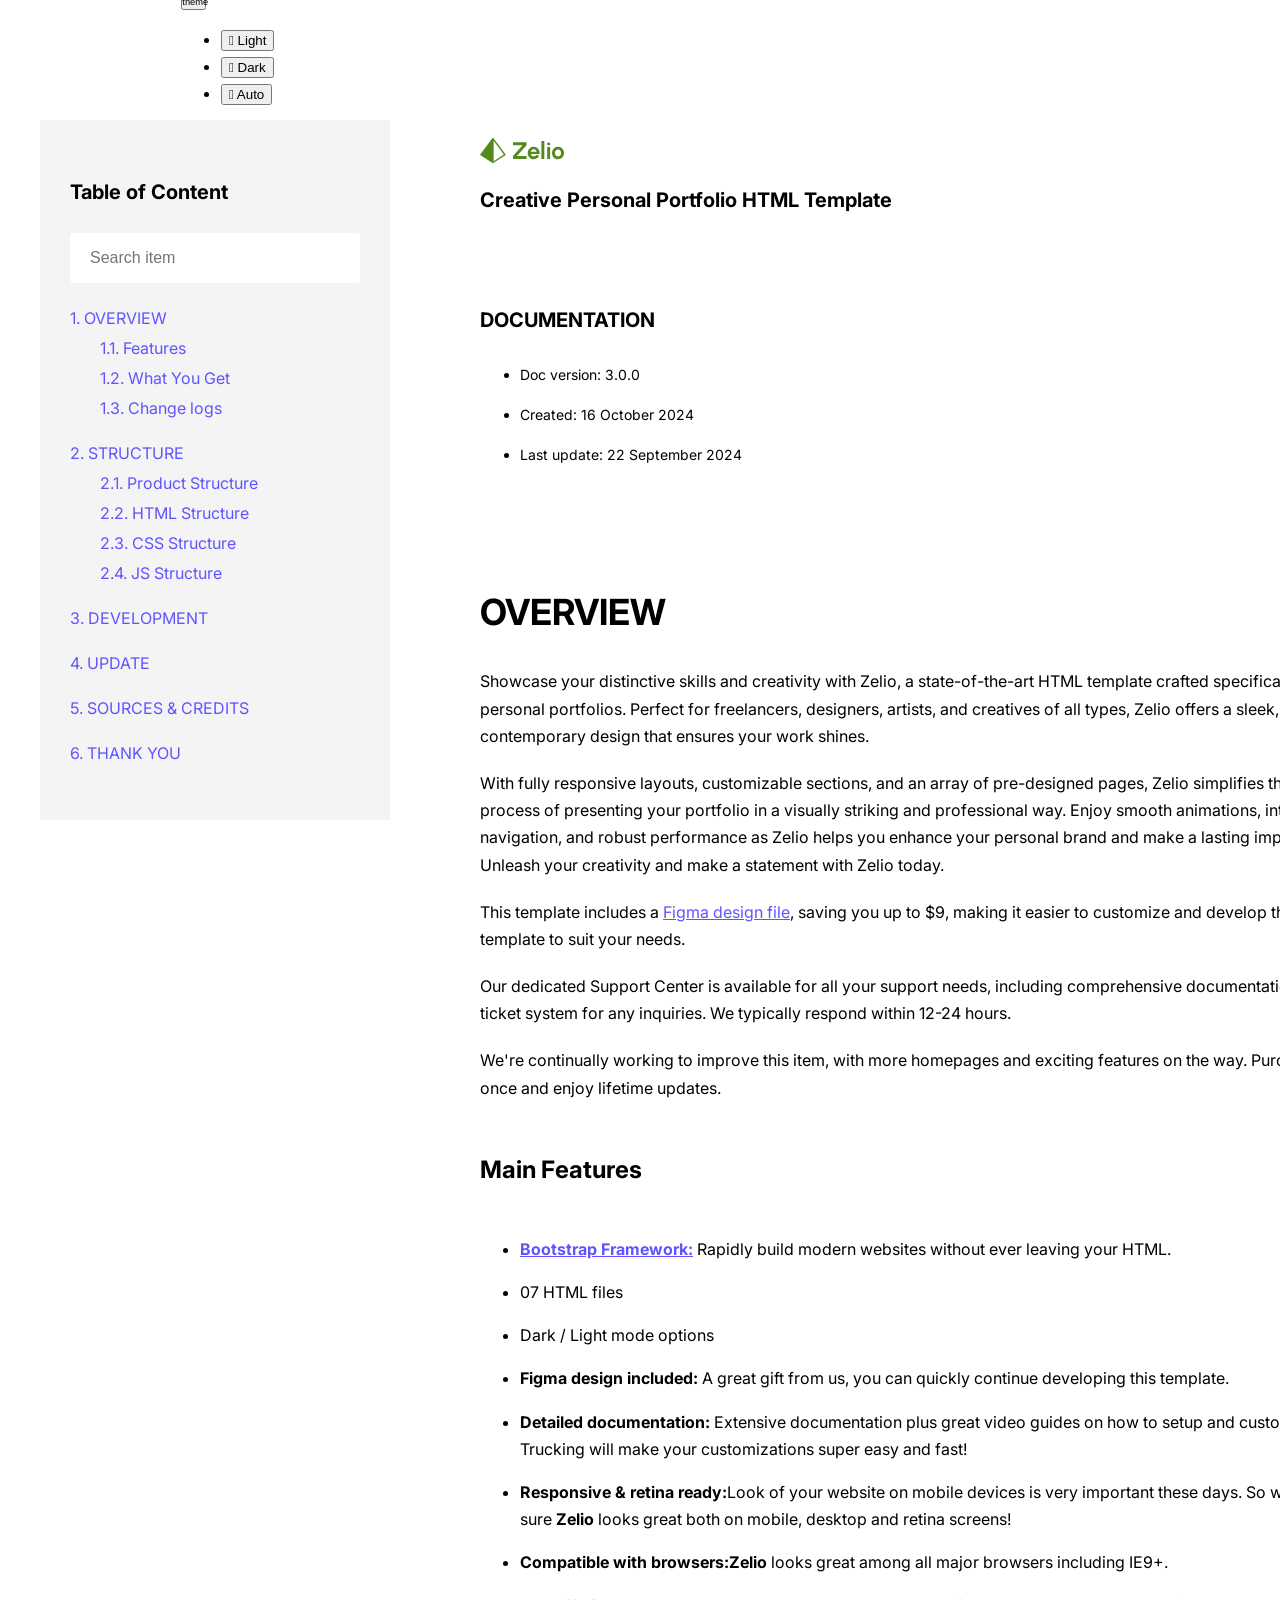
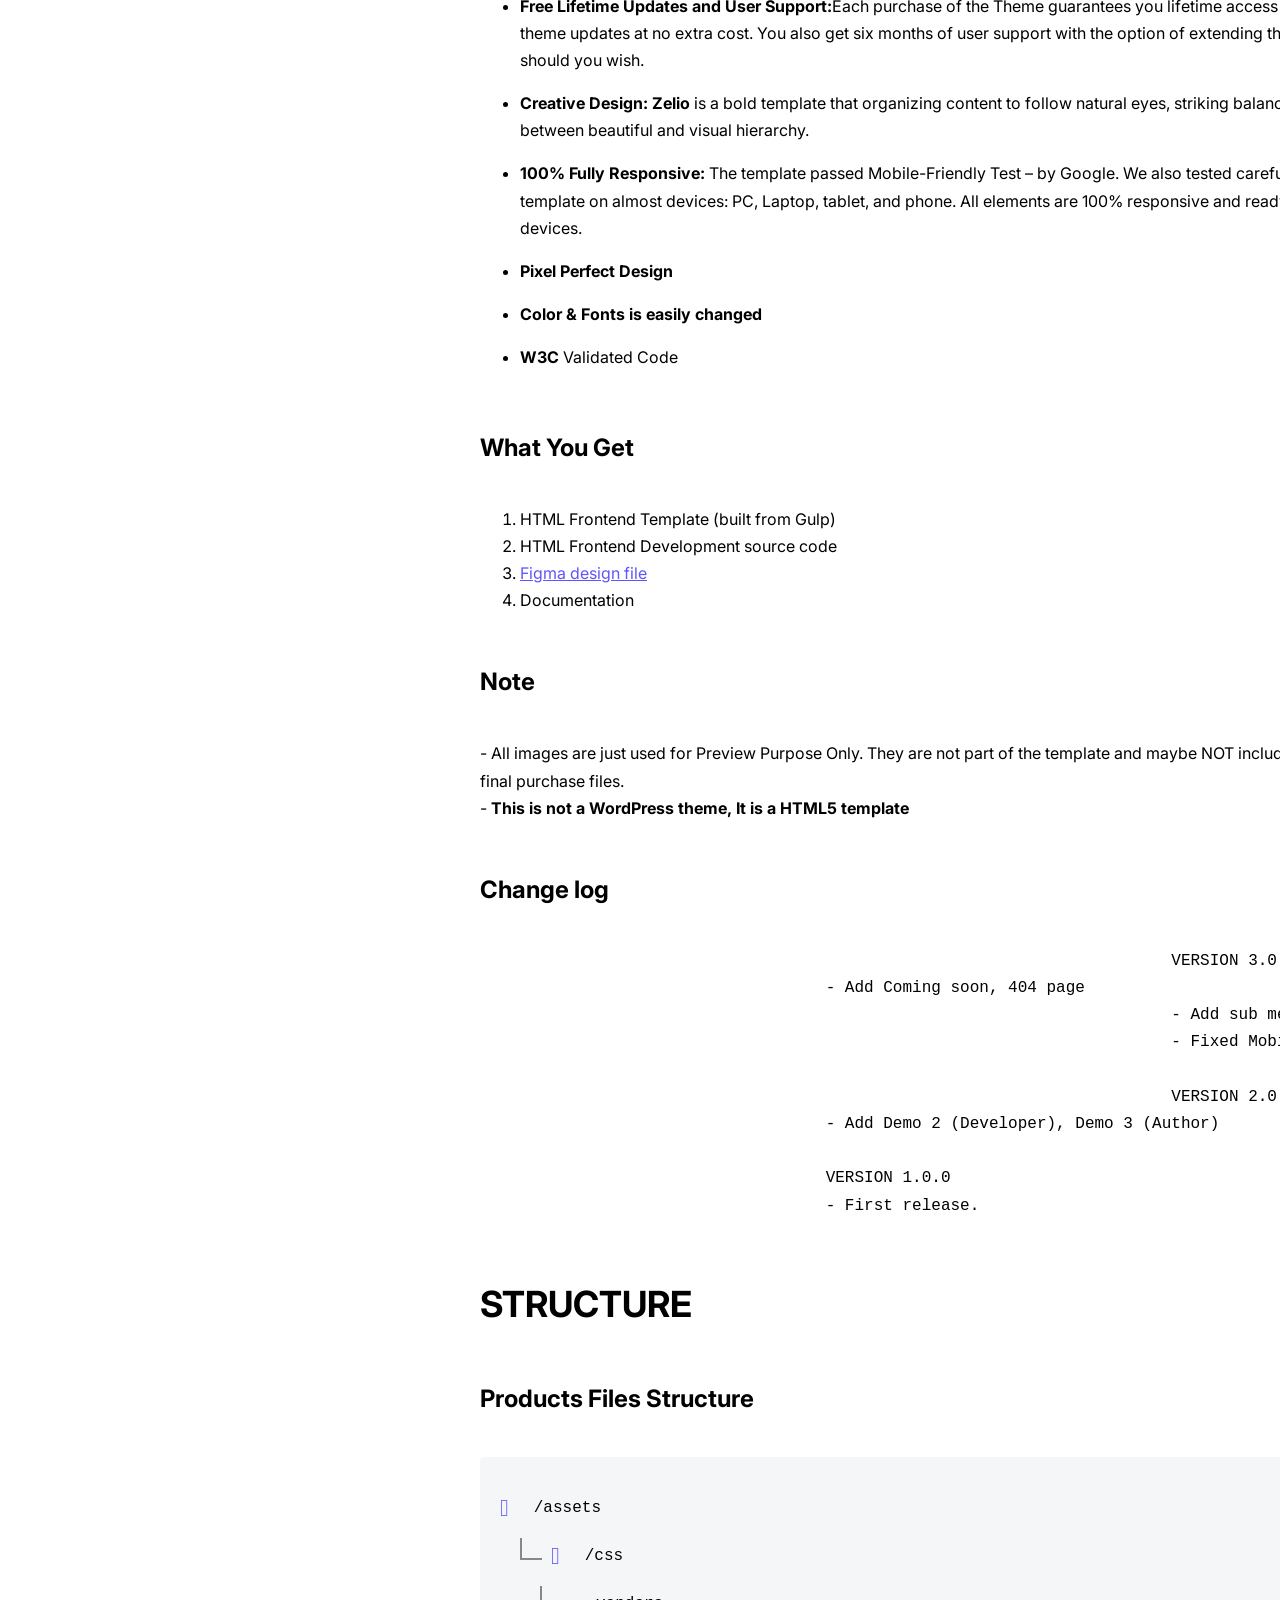
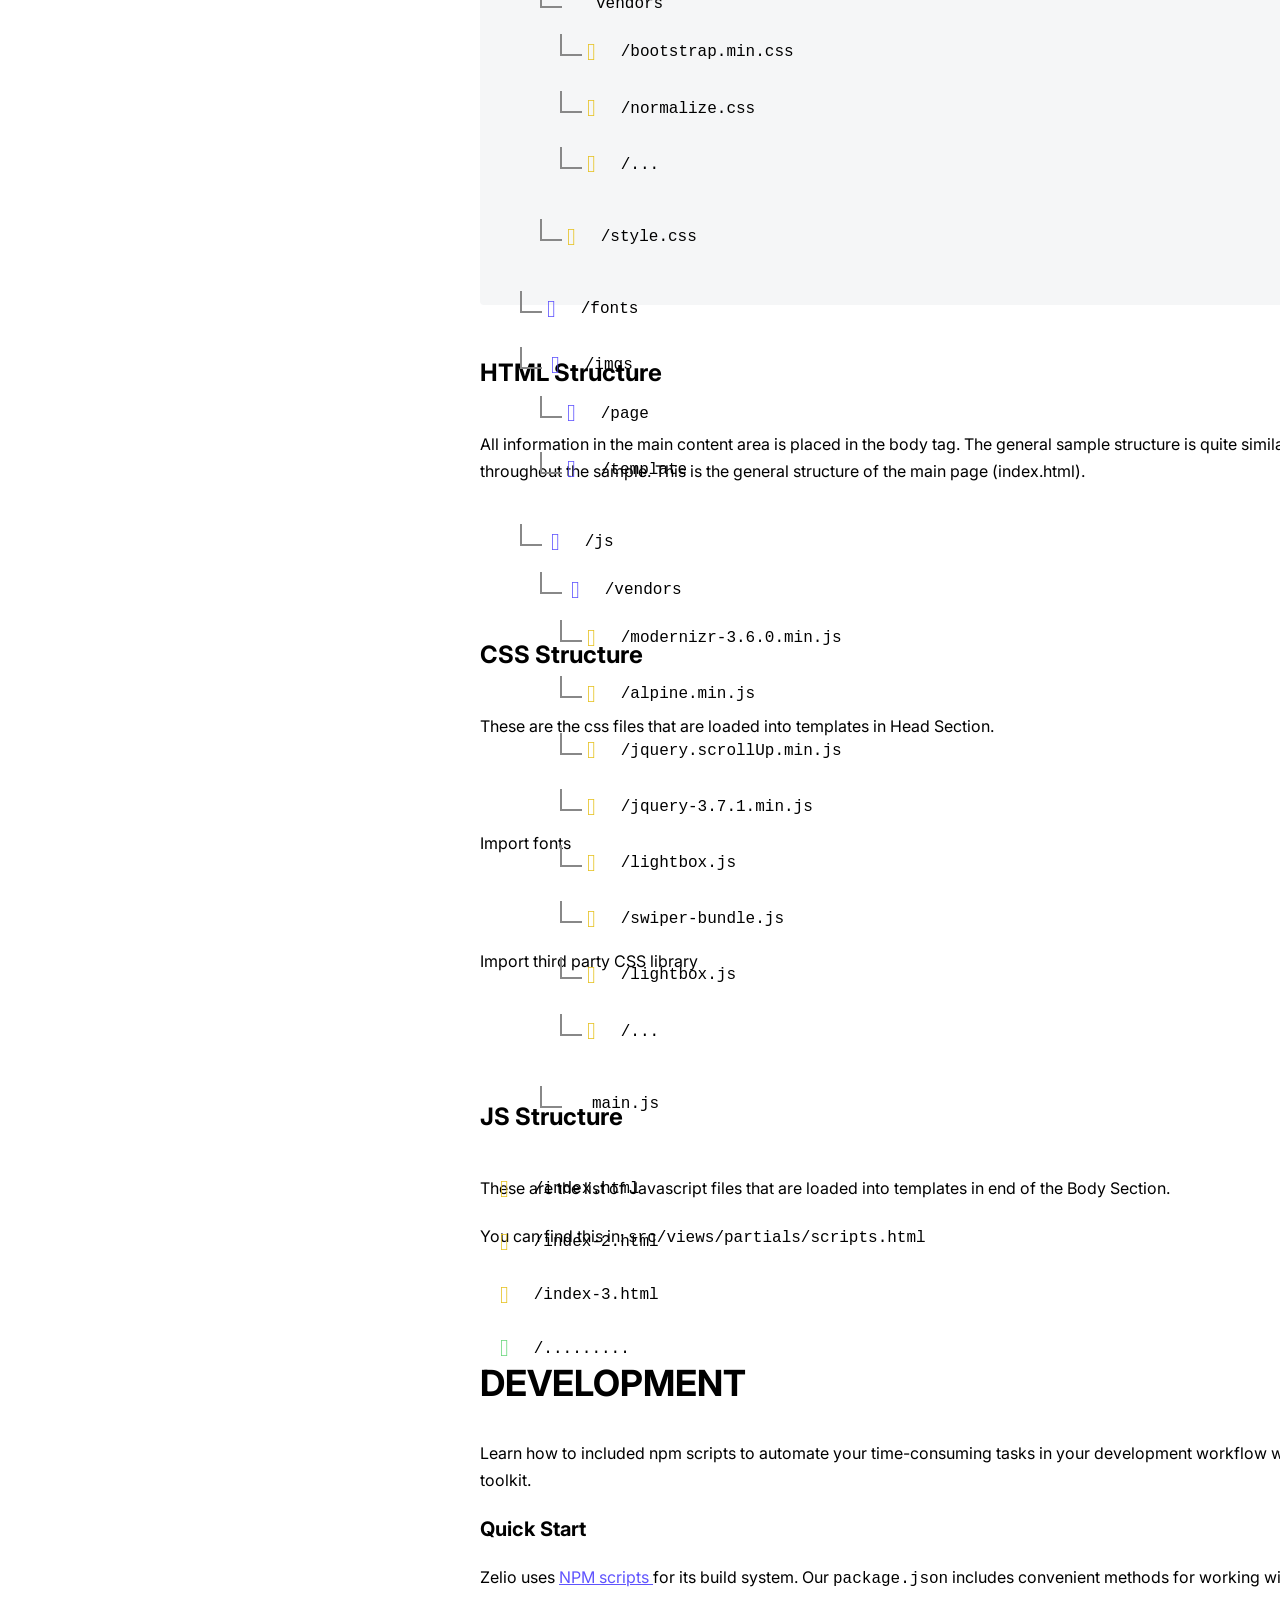
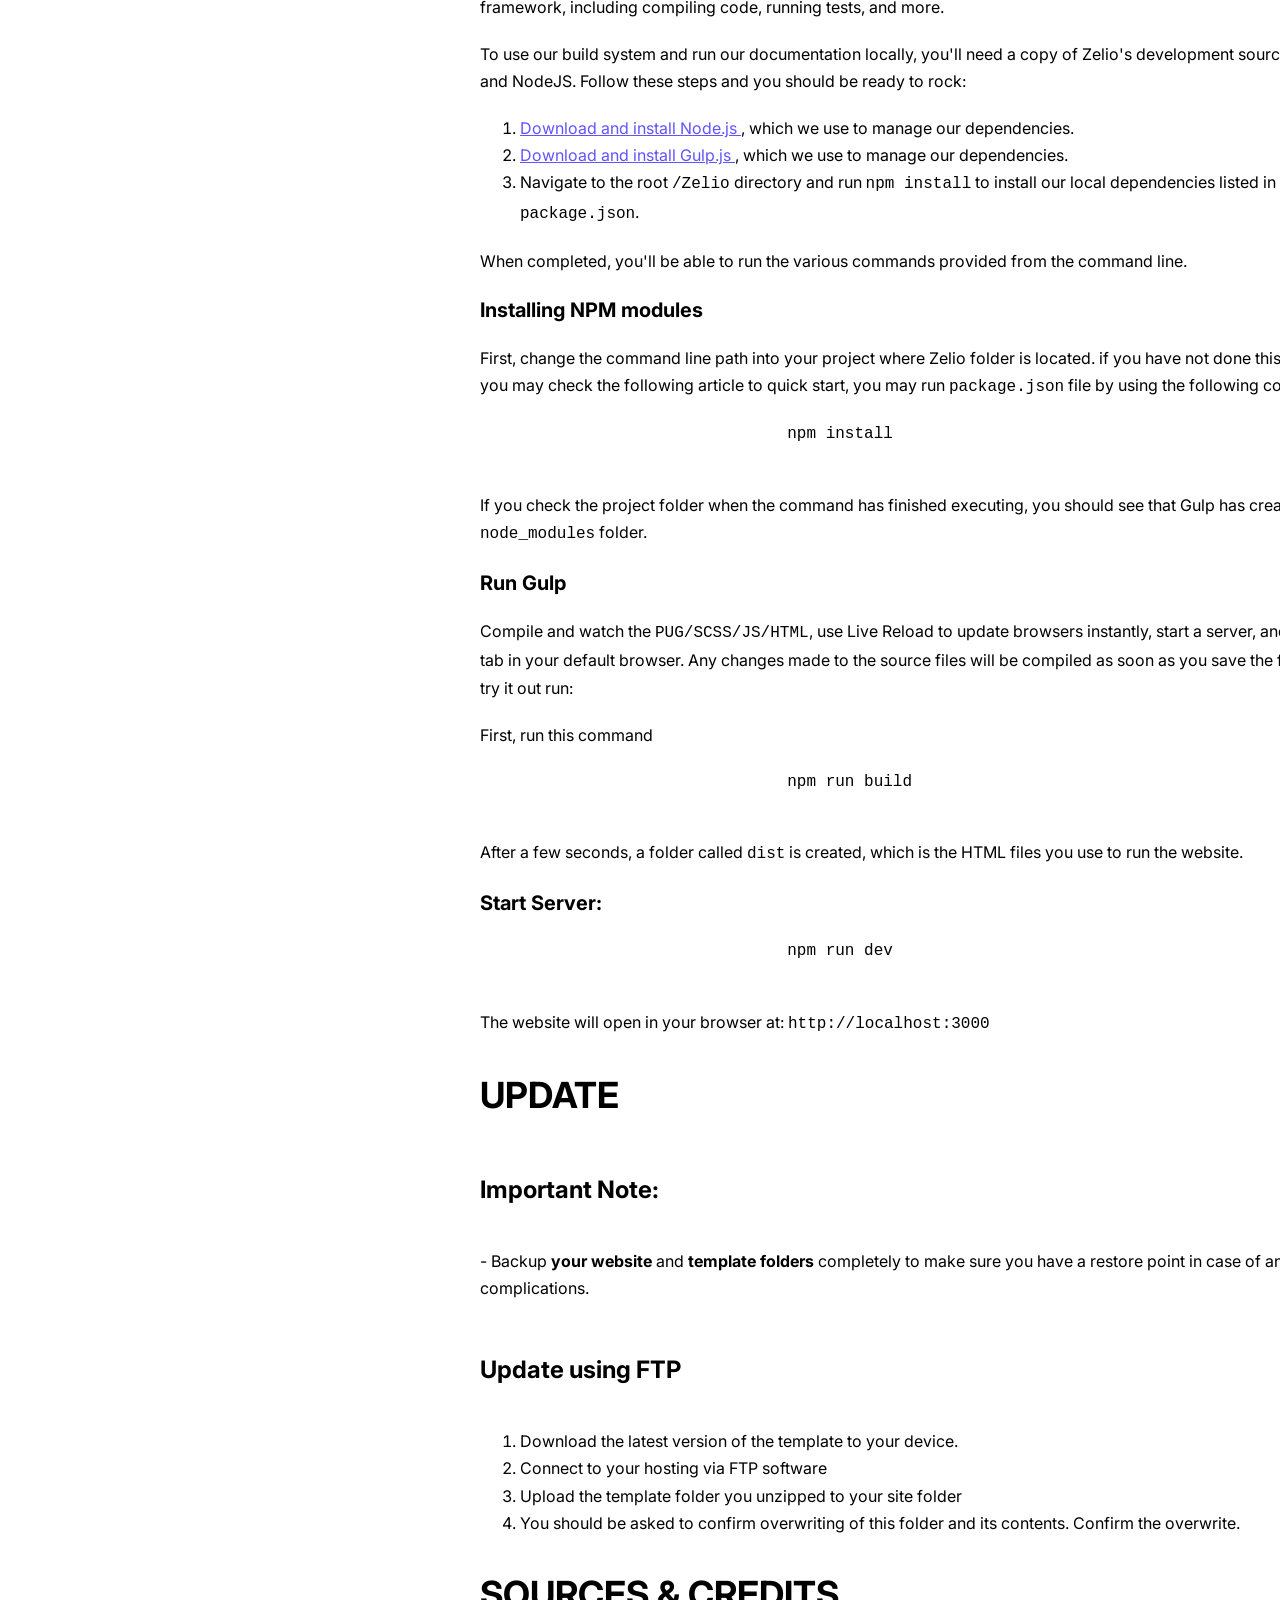
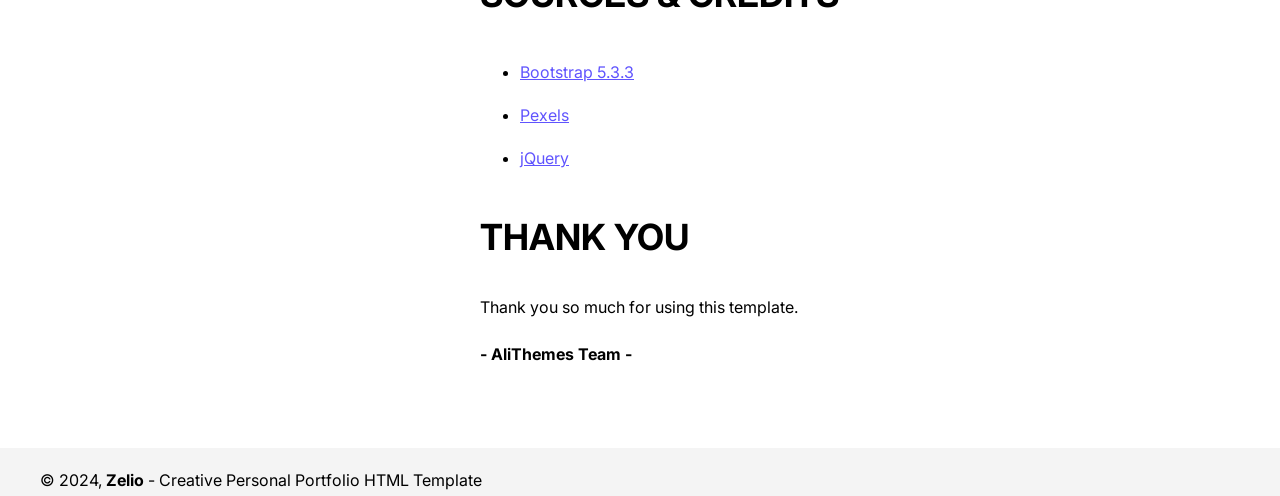
==== commit e6ae3c9a: "Add files via upload" ====
--- a/index.html
+++ b/index.html
@@ -1,526 +1,437 @@
-<!DOCTYPE HTML>
-<html lang="en-US">
-    <head>
-        <title>Web Profile - Mochamad Ibnu</title>
-        <meta http-equiv="Content-Type" content="text/html; charset=UTF-8">
-        <meta name="keywords" content="HTML, CSS, JavaScript, PHP" />
-        <meta name="inshaniia" content="CocoBasic" />
-        <meta name="viewport" content="width=device-width, initial-scale=1, shrink-to-fit=no">
-
-        <link rel="shortcut icon" href="images/favicon.ico" />      
-        <link href='https://fonts.googleapis.com/css?family=Poppins:400,700,800' rel='stylesheet' type='text/css'>               
-        <link rel="stylesheet" type="text/css"  href='style.css' />
-
-        <!--[if lt IE 9]>
-                <script src="js/html5.js"></script>            
-                <script src="js/respond.min.js"></script>                   
-        <![endif]-->                
-    </head>
-
-    <body>
-
-        <!-- Preloader Gif -->
-        <div class="doc-loader">
-            <img src="images/preloader.gif" alt="Loading">
-        </div>
-
-        <div id="content" class="site-content">
-
-            <div class="content-left">
-                <div class="content-left-wrapper">                     
-                    <header>
-                        <div class="toggle-holder">
-                            <div id="toggle">
-                                <div class="menu-line"></div>
-                            </div>
-                        </div>  
-
-                        <div class="top-pagination">
-                            <div class="current-num">
-                                <span>01</span>                                    
-                            </div>
-                            <div class="pagination-div"></div>
-                            <div class="total-pages-num"></div>
-                        </div>
-
-                        <div class="menu-holder">
-                            <div class="menu-wrapper relative">                                 
-                                <nav id="header-main-menu">
-                                    <ul class="main-menu sm sm-clean">
-                                        <li><a href="#home">Personal Info</a></li>
-                                        <li><a href="#service">About Me</a></li>
-                                        <li><a href="#portfolio">Portfolio</a></li>                                 
-                                        <li><a href="#resume">Experience</a></li>                                  
-                                        <li><a href="#skills">Skills</a></li>                                                 
-                                    </ul>
-                                </nav>                            
-                            </div>
-                        </div>               
-
-                        <div class="my-info-wrapper">
-                            <div class="my-info">
-                                <p class="my-info-title">NAME</p>
-                                <p class="my-info-content">Mochamad Ibnu Susanto</p>
-                            </div>
-
-                            <div class="my-info">
-                                <p class="my-info-title">ROLE</p>
-                                <p class="my-info-content">Front-End Developer</p>
-                            </div>
-
-                            <div class="my-info">
-                                <p class="my-info-title">EMAIL</p>
-                                <p class="my-info-content">mochamad.ibnu99@gmail.com</p>
-                            </div>
-
-                            <div class="my-info">
-                                <p class="my-info-title">PHONE CONTACT</p>
-                                <p class="my-info-content">+62 812-1126-1902</p>
-                            </div>
-
-                            <img class="my-info-signature" src="images/signature.png" alt="" />  
-                        </div>   
-
-                        <div class="big-num">                              
-                            <div class="current-big-num">01</div>
-                            <div class="icon-scroll"></div>  
-                        </div>
-                    </header>
-                </div>        
-
-            </div>
-
-            <div class="content-right">  
-                <div class="content-right-wrapper">
-                    
-                    <!-- Home Section -->  
-                    <div id="home" class="section full-width-section">
-                        <div class="section-wrapper block">
-                            <div class="home-left-part">
-                                <p class="site-des">As-salāmuʿalaykum, My Name is..</p>
-                                <h1 class="entry-title">Ibnu</h1>                                
-                                <p class="site-info">
-                                    A final year student of the Department of Informatics and Computer Engineering at the Jakarta State Polytechnic who is currently filling his spare time after college by learning new things and looking for part-time job :D
-                                </p>
-
-                                <!--Pilih Bahasa-->
-                                <div class="button123-group-wrapper">
-                                    <a href="index_bahasa.html" class="button"><b>Switch to Bahasa</b></a>
-                                </div>
-
-                                <!--Akun Sosmed-->
-                                <div class="social-links">
-                                    <a href="https://www.linkedin.com/in/inshaniia/" target='_blank'>LINKEDIN</a>
-                                    <a href="https://github.com/inshaniia" target='_blank'>GITHUB</a>
-                                    <a href="https://www.instagram.com/inshaniia" target='_blank'>INSTAGRAM</a>
-                                </div>
-
-                            </div>                            
-                            <div class="home-right-part">                                
-                            </div>                            
-                        </div>
-                    </div>
-
-                    <!-- Service Section -->  
-                    <div id="service" class="section">                        
-                        <div class="section-wrapper block">
-                            <div class="content-1300">
-                                <div class="row">
-                                    <div class="one-half width-55">
-                                        <div class="services-wrapper">
-                                            <div class="service-holder">
-                                                <img src="images/service1.png" alt="" />
-                                                <h4 class="service-title">Coding</h4>
-                                                <div class="service-text">
-                                                    Interpreting and Finding solutions to complex problems by writing every line of code on the computer screen on my fit language with coffee
-                                                </div>                                        
-                                            </div>   
-
-                                            <div class="service-holder m-right-0">
-                                                <img src="images/service2.png" alt="" />
-                                                <h4 class="service-title">Designing</h4>
-                                                <div class="service-text">
-                                                    Converting thoughts or good ideas into illustrations and scribbles that make these ideas come alive and can be developed in the future
-                                                </div>                                        
-                                            </div>                                
-
-                                            <div class="service-holder m-bottom-0">
-                                                <img src="images/service3.png" alt="" />
-                                                <h4 class="service-title">Tutoring</h4>
-                                                <div class="service-text">
-                                                    Explain and teach complex things to others, properly and systematically according to the flow or material syllabus with smiles :)
-                                                </div>                                        
-                                            </div>
-
-                                            <div class="service-holder m-right-0 m-bottom-0">
-                                                <img src="images/service4.png" alt="" />
-                                                <h4 class="service-title">Collaborate</h4>
-                                                <div class="service-text">
-                                                    Able to work together in teams or alone in collaborative projects that involve various people in various branches of science / divisions
-                                                </div>                                        
-                                            </div>
-                                        </div>
-                                    </div>
-
-                                    <div class="one-half width-40 last">                                
-                                        <h2 class="entry-title section-title">About My Self</h2>
-                                        <p class="section-info">
-                                            A Geeks student who loves Science and Design, especially something related to Technology
-                                        </p>
-                                        <p>
-                                            Have a lot of experience in the field of Design, which comes from freelancing, collaborating on projects, campus organizations and communities 
-                                        </p>
-                                        <p>
-                                            My favorite programming languages are C++ and Javascript. For design, I feel comfortable when I spend a lot of time creating the appearance of an application (User Interface) in Adobe XD and Photoshop
-                                        </p>
-                                        <p>    
-                                            Besides to having a Passion on Science and Design, I am also interested in books on the Humanities-Family, especially History, because for me, History is the greatest treasure of mankind that will show the way to the future.
-                                        </p>
-                                        <p>
-                                            Feel Free to Download My Resume or Portfolio :
-                                        </p>
-                                        <div class="button-group-wrapper">
-                                            <a href="https://drive.google.com/file/d/1zf4u4I8WuN6mE-RvnIYFaHu8-ARFFkGj/view?usp=sharing" target='_blank' class="button"><b>Resume in English</b></a> 
-                                            <a href="https://drive.google.com/file/d/1a24EvJwT8EoYVSW8WIDPPtlvNpNn8GBT/view?usp=sharing" target='_blank' class="button"><b>Resume in Bahasa</b></a>
-                                            <a href="https://drive.google.com/file/d/1h0-a2WbrDzmuph60LuM7jjJiLBuyivZT/view?usp=sharing" target='_blank' class="button"><b>Portofolio</b></a>                                                                    
-                                        </div>
-                                    </div>                                                                    
-                                </div>
-                            </div>
-                        </div>
-                    </div>
-
-                    <!-- Portfolio Section -->  
-                    <div id="portfolio" class="section">                        
-                        <div class="section-wrapper block">
-                            <div class="content-1300">
-                                <div id="portfolio-wrapper" class="relative">
-                                    <div class="category-filter">
-                                        <div class="category-filter-icon"></div>                       
-                                    </div>
-                                    <div class="category-filter-list button-group filters-button-group">
-                                        <div class="button is-checked" data-filter="*">All</div>
-                                        <div class="button" data-filter=".text">UI/UX</div>
-                                        <div class="button" data-filter=".image">Dev</div>
-                                        <div class="button" data-filter=".video">Design</div>                                        
-                                    </div>
-                                    <div class="portfolio-load-content-holder"></div>
-                                    <div class="grid" id="portfolio-grid">                                                            
-                                        <div class="grid-sizer"></div>
-
-                                        <div id="p-item-3" class="grid-item element-item p-one-third text">
-                                            <a class="item-link" href="images/portfolio1.jpg" data-rel="prettyPhoto[portfolio]">
-                                                <img src="images/portfolio1.jpg" alt="" />
-                                                <div class="portfolio-text-holder">
-                                                    <div class="portfolio-text-wrapper">
-                                                        <p class="portfolio-text">Resep Digital</p>
-                                                        <p class="portfolio-cat">Mobile Apps Design</p>
-                                                    </div>
-                                                </div>
-                                            </a>
-                                        </div>
-
-                                        <div id="p-item-3" class="grid-item element-item p-one-third text">
-                                            <a class="item-link" href="images/portfolio2.jpg" data-rel="prettyPhoto[portfolio]">
-                                                <img src="images/portfolio2.jpg" alt="" />
-                                                <div class="portfolio-text-holder">
-                                                    <div class="portfolio-text-wrapper">
-                                                        <p class="portfolio-text">Belajar Online</p>
-                                                        <p class="portfolio-cat">Mobile Apps Design</p>
-                                                    </div>
-                                                </div>
-                                            </a>
-                                        </div>
-
-                                        <div id="p-item-3" class="grid-item element-item p-one-third text">
-                                            <a class="item-link" href="images/portfolio3.jpg" data-rel="prettyPhoto[portfolio]">
-                                                <img src="images/portfolio3.jpg" alt="" />
-                                                <div class="portfolio-text-holder">
-                                                    <div class="portfolio-text-wrapper">
-                                                        <p class="portfolio-text">Literasi Indonesia</p>
-                                                        <p class="portfolio-cat">Mobile Apps Design</p>
-                                                    </div>
-                                                </div>
-                                            </a>
-                                        </div>
-
-                                        <div id="p-item-3" class="grid-item element-item p-one-third image">
-                                            <a class="item-link" href="images/portfolio4.jpg" data-rel="prettyPhoto[portfolio]">
-                                                <img src="images/portfolio4.jpg" alt="" />
-                                                <div class="portfolio-text-holder">
-                                                    <div class="portfolio-text-wrapper">
-                                                        <p class="portfolio-text">Nisrina Catering</p>
-                                                        <p class="portfolio-cat">Responsive Webpage</p>
-                                                    </div>
-                                                </div>
-                                            </a>
-                                        </div>
-
-                                        <div id="p-item-3" class="grid-item element-item p-one-third video">
-                                            <a class="item-link" href="images/portfolio5.jpg" data-rel="prettyPhoto[portfolio]">
-                                               <img src="images/portfolio5.jpg" alt="" />
-                                                <div class="portfolio-text-holder">
-                                                    <div class="portfolio-text-wrapper">
-                                                        <p class="portfolio-text">Product Identity</p>
-                                                        <p class="portfolio-cat">Logo Design</p>
-                                                    </div>
-                                                </div>
-                                            </a>
-                                        </div>
-
-                                        <div id="p-item-3" class="grid-item element-item p-one-third video">
-                                            <a class="item-link" href="images/portfolio6.jpg" data-rel="prettyPhoto[portfolio]">
-                                               <img src="images/portfolio6.jpg" alt="" />
-                                                <div class="portfolio-text-holder">
-                                                    <div class="portfolio-text-wrapper">
-                                                        <p class="portfolio-text">Illustrations</p>
-                                                        <p class="portfolio-cat">Illustration Design</p>
-                                                    </div>
-                                                </div>
-                                            </a>
-                                        </div>
-
-                                    </div>                
-                                </div>   
-                            </div>
-                        </div>
-                    </div>
-
-                    <!-- Pendidikan Section -->  
-                    <div id="resume" class="section">                        
-                        <div class="section-wrapper block">
-                            <div class="content-1300">  
-                                <div class="row">
-                                    <div class="one-half width-55">
-                                        <h2 class="entry-title section-title">Education</h2>
-
-                                        <ul class="timeline-holder">                                        
-                                            <li class="timeline-event">
-                                                <span class="timeline-circle"></span>
-                                                <div class="timeline-event-content">
-                                                    <b>2011 - 2013</b> 216 Jakarta State JHS, Salemba Street, Central Jakarta
-                                                </div>
-                                                <div class="timeline-event-date">2011</div>
-                                            </li>
-                                            <li class="timeline-event">
-                                                <span class="timeline-circle"></span>
-                                                <div class="timeline-event-content">                                    
-                                                    <b>2013 - 2016</b> 27 Jakarta State SHS, Math and Natural Science (MIPA) Studies
-                                                </div>
-                                                <div class="timeline-event-date">2013</div>
-                                            </li>
-                                            <li class="timeline-event">
-                                                <span class="timeline-circle"></span>
-                                                <div class="timeline-event-content">
-                                                    <b>2017 - 2018</b> Jakarta State Polytechnic, Computer And Networking Engineering
-                                                </div>
-                                                <div class="timeline-event-date">2017</div>
-                                            </li>
-                                            <li class="timeline-event">
-                                                <span class="timeline-circle"></span>
-                                                <div class="timeline-event-content">
-                                                    <b>2019 - Sekarang</b> Open Univesity of Indoensia, Majoring System Informatics 
-                                                </div>
-                                                <div class="timeline-event-date">2019</div>
-                                            </li> 
-                                        </ul>
-
-                                         <!-- Pengalaman Kerja Section -->
-                                        <h2 class="entry-title section-title"><br/>Job Experience</h2>
-                                        <ul class="timeline-holder">                                        
-                                            <li class="timeline-event">
-                                                <span class="timeline-circle"></span>
-                                                <div class="timeline-event-content">
-                                                    <b>2018 - 2020</b> Web Dev & Graphic Designer at Pondok Kreatifitas - Tutoring Centre, Central Jakarta (as Part-Time Job) 
-                                                </div>
-                                                <div class="timeline-event-date">2018</div>
-                                            </li>
-
-                                            <li class="timeline-event">
-                                                <span class="timeline-circle"></span>
-                                                <div class="timeline-event-content">
-                                                    <b>February - August</b> UI/UX Designer at Prudential - Multi Insurance, South Jakarta (as Paid Internship)
-                                                </div>
-                                                <div class="timeline-event-date">2020</div>
-                                            </li>
-
-                                            <li class="timeline-event">
-                                                <span class="timeline-circle"></span>
-                                                <div class="timeline-event-content">
-                                                    <b>April 2021 - July 2022</b> Web Dev & Graphic Designer at Cendekia Synergy (Affiliate With Ministry of Environment And Forestry Indonesia) - Green Organization, South Jakarta (as Full-Time Job)
-                                                </div>
-                                                <div class="timeline-event-date">2021</div>
-                                            </li>
-
-                                            <li class="timeline-event">
-                                                <span class="timeline-circle"></span>
-                                                <div class="timeline-event-content">
-                                                    <b>August 2022 - Present</b> Front End & UI/UX at Laxmi Group (Indian-Base Company) - Software House, Central Jakarta (as Full-Time Job)
-                                                </div>
-                                                <div class="timeline-event-date">2022</div>
-                                            </li>
-                                        </ul>
-
-                                        <!-- Pengalaman Seminar Section -->
-                                        <h2 class="entry-title section-title"><br/>Webinar Experience</h2>
-                                        <ul class="timeline-holder">                                        
-                                            <li class="timeline-event">
-                                                <span class="timeline-circle"></span>
-                                                <div class="timeline-event-content">
-                                                    <b>March 28</b> DSC Skill Level Up: Live, Jakarta State Polytechnic Dev Student Club (DSC), <b>"Resume Building & Interview Skills"</b>
-                                             </div>
-                                                <div class="timeline-event-date">2020</div>
-                                            </li>
-
-                                            <li class="timeline-event">
-                                                <span class="timeline-circle"></span>
-                                                <div class="timeline-event-content">
-                                                    <b>December 13</b> DSC Webinar, Jakarta State Polytechnic Dev Student Club, <b>“Build Your Future Start Up"</b>
-
-                                                </div>
-                                                <div class="timeline-event-date"></div>
-                                            </li>
-
-                                            <li class="timeline-event">
-                                                <span class="timeline-circle"></span>
-                                                <div class="timeline-event-content">
-                                                    <b>February 13</b> DSC Webinar, Jakarta State Polytechnic Dev Student Club, <b>“Preparation of Developing Android Applications”</b>
-                                                </div>
-                                                <div class="timeline-event-date">2021</div>
-                                            </li>
-                                                </div>
-
-
-                                    <div class="one-half width-40 last">
-                                        <h2 class="entry-title section-title">Organization</h2>
-                                        <p class="section-info">
-                                            Staff at Department of Action and Propaganda, Informatics and Computer Engineering Student Association (HIMATIK) Jakarta State Polytechnic, 2018-2019
-
-                                        </p>
-                                        <p>
-                                            As a student, sometimes I feel confused about what kind of student to be. Want to be active in college, active in organizations, or both. When I was in semester 5-6, I finally decided to join the Student Association Staff (HIMA)
-                                        </p>
-                                        <p>
-                                            In my thought, organization is pretty important, because from here I get a lot of things that I didn't get when I was studying in class with the lecturers
-                                        </p>
-
-                                        <p>
-                                            Also in the Committee, I learned so many things, for example how to negotiate with related parties, how to make a neat schedule of activities and of course learn to work in teams.  
-                                        </p>                                        
-
-                                        <img class="my-signature" src="images/signature2.png" alt="">                                        
-                                    </div>
-                                </div>
-                            </div>
-                        </div>
-                    </div>
-
-                    <!-- Skills Section -->  
-                    <div id="skills" class="section">                        
-                        <div class="section-wrapper block">
-                            <div class="content-1300"> 
-                                <div class="row m-bottom-60">
-                                    <h2 class="entry-title section-title">Skills</h2>
-
-                                    <div class="skill-circle-holder">
-                                        <div class="skill-circle">
-                                            <div class="skill-circle-wrapper relative" data-value="0.9" data-color="#f37b83" data-empty-color="#554247">
-                                                <span class="skill-circle-num"></span>                                            
-                                            </div>
-                                            <p class="skill-circle-text">UI/UX Design - Adobe XD, Figma</p>
-                                        </div>
-
-                                        <div class="skill-circle">
-                                            <div class="skill-circle-wrapper relative" data-value="0.90" data-color="#f37b83" data-empty-color="#554247">
-                                                <span class="skill-circle-num"></span>                                            
-                                            </div>
-                                            <p class="skill-circle-text">Graphic Design - PS, AI, Lightroom</p>
-                                        </div>                                
-
-                                        <div class="skill-circle">
-                                            <div class="skill-circle-wrapper relative" data-value="0.8" data-color="#f37b83" data-empty-color="#554247">
-                                                <span class="skill-circle-num"></span>                                            
-                                            </div>
-                                            <p class="skill-circle-text">Web Dev - PHP, HTML+CSS, JS</p>
-                                        </div>
-
-                                        <div class="skill-circle">
-                                            <div class="skill-circle-wrapper relative" data-value="0.85" data-color="#f37b83" data-empty-color="#554247">
-                                                <span class="skill-circle-num"></span>                                            
-                                            </div>
-                                            <p class="skill-circle-text">Desktop Dev - Java, C++, Python</p>
-                                        </div>
-                                    </div>                                    
-                                </div>
-
-
-                                <div class="row">
-                                    <div class="one-half">                                    
-                                        <div class="skills-holder">
-                                            <div class="skill-holder">                                        
-                                                <div class="skill-text">                                            
-                                                    <div class="skill">
-                                                        <div class="skill-fill" data-fill="85%"></div>                                                    
-                                                    </div>              
-                                                    <span>Problem Solving</span>
-                                                </div>                
-                                                <div class="skill-percent">85%</div>
-                                            </div>
-
-                                            <div class="skill-holder">                                        
-                                                <div class="skill-text">                                            
-                                                    <div class="skill">
-                                                        <div class="skill-fill" data-fill="90%"></div>                                                   
-                                                    </div>              
-                                                    <span>Creativity</span>
-                                                </div>                                            
-                                                <div class="skill-percent">90%</div>
-                                            </div>
-                                        </div>
-                                    </div>
-
-                                    <div class="one-half last">
-                                        <div class="skills-holder sec-skills-holder">
-                                            <div class="skill-holder">                                        
-                                                <div class="skill-text">                                            
-                                                    <div class="skill">
-                                                        <div class="skill-fill" data-fill="85%"></div>                                                   
-                                                    </div>                                                
-                                                    <span>Analysis</span>
-                                                </div>                
-                                                <div class="skill-percent">85%</div>
-                                            </div>
-
-                                            <div class="skill-holder">                                        
-                                                <div class="skill-text">                                            
-                                                    <div class="skill">
-                                                        <div class="skill-fill" data-fill="90%"></div>                                                   
-                                                    </div>              
-                                                    <span>Critical Thinking</span>
-                                                </div>                
-                                                <div class="skill-percent">90%</div>
-                                            </div>                                    
-                                        </div>
-                                    </div>                                    
-                                </div>                                
-                            </div>                            
-                        </div>
-                    </div>          
-                    
-          
-
-                </div>
-            </div>            
-        </div>        
-
-        <!--Load JavaScript-->
-        <script src="js/jquery.js"></script>                                                                           
-        <script src='js/imagesloaded.pkgd.js'></script>                
-        <script src='js/jquery.prettyPhoto.js'></script>                
-        <script src='js/isotope.pkgd.js'></script>                
-        <script src='js/jquery.smartmenus.min.js'></script>                           
-        <script src='js/owl.carousel.min.js'></script>                                                            
-        <script src='js/circle-progress.min.js'></script>                                                            
-        <script src='js/main.js'></script>
-    </body>
-</html>
+﻿<!DOCTYPE html>
+<!--[if lt IE 7]>      <html class="no-js lt-ie9 lt-ie8 lt-ie7"> <![endif]-->
+<!--[if IE 7]>         <html class="no-js lt-ie9 lt-ie8"> <![endif]-->
+<!--[if IE 8]>         <html class="no-js lt-ie9"> <![endif]-->
+<!--[if gt IE 8]><!-->
+<html class="no-js" lang="en">
+	<!--<![endif]-->
+	<head>
+		<!-- Color modes -->
+		<script src="assets/js/vendor/color-modes.js"></script>
+		<!-- Basic metas
+    ======================================== -->
+		<meta http-equiv="content-type" content="text/html; charset=UTF-8" />
+		<meta name="viewport" content="width=device-width, initial-scale=1, maximum-scale=1" />
+		<meta charset="utf-8" />
+		<link rel="shortcut icon" type="image/x-icon" href="assets/images/favicon.svg" />
+		<!-- Page Title
+    ======================================== -->
+		<title>Zelio - Creative Personal Portfolio HTML Template | Documentation</title>
+		<!-- Fonts -->
+		<link rel="preconnect" href="https://fonts.googleapis.com" />
+		<link rel="preconnect" href="https://fonts.gstatic.com" crossorigin />
+		<link href="https://fonts.googleapis.com/css2?family=Teachers:ital,wght@0,400..800;1,400..800&display=swap" rel="stylesheet" />
+		<!-- Syntax Highlighter -->
+		<link rel="stylesheet" type="text/css" href="assets/syntax-highlighter/styles/shCore.css" media="all" />
+		<link rel="stylesheet" type="text/css" href="assets/syntax-highlighter/styles/shThemeDefault.css" media="all" />
+		<!-- Bootstrap -->
+		<link rel="stylesheet" type="text/css" href="assets/css/vendor/bootstrap.min.css" />
+		<link rel="stylesheet" type="text/css" href="assets/css/vendor/fontawesome-all.css" />
+		<!-- <link rel="stylesheet" type="text/css" href="assets/css/vendor/boxicons.min.css"> -->
+		<link rel="stylesheet" type="text/css" href="assets/css/vendor/perfect-scrollbar.css" />
+		<!-- Custom css -->
+		<link rel="stylesheet" type="text/css" href="assets/css/main.css" />
+	</head>
+	<body>
+		<!--[if lte IE 9]>
+			<p class="browserupgrade">You are using an <strong>outdated</strong> browser. Please <a href="https://browsehappy.com/">upgrade your browser</a> to improve your experience and security.</p>
+		<![endif]-->
+		<!-- Header starts -->
+		<a href="#top" class="back-to-top"><i class="fa fa-arrow-up"></i></a>
+		<header class="page-header sticky-top" id="top">
+			<div class="container-fluid">
+				<nav class="page-nav">
+					<a href="https://alithemes.com" class="nav-brand d-flex">
+						<img src="assets/images/ali-logo.svg" alt="logo" />
+						<img src="assets/images/ali-text.svg" alt="logo" class="color-inverse ms-1" />
+					</a>
+					<div class="d-flex align-items-center">
+						<div class="nav-list me-5">
+							<a href="https://zelio-html-demo.vercel.app/" target="_blank"><i class="fas fa-external-link-alt me-2"></i>Demo</a>
+							<a href="https://alithemes.ticksy.com/" target="_blank"><i class="far fa-life-ring me-2"></i>Support</a>
+							<a href="https://themeforest.net/user/alithemes/portfolio/" target="_blank"><i class="fas fa-th me-2"></i>Portfolio</a>
+							<a href="#" class="toggle-navbar"><i class="fas fa-bars"></i></a>
+						</div>
+						<div class="dropdown">
+							<button class="btn btn-light btn-icon rounded-circle d-flex align-items-center" type="button" aria-expanded="false" data-bs-toggle="dropdown" aria-label="Toggle theme (auto)">
+								<i class="fas fa-adjust fs-4 color-primary"></i>
+								<span class="visually-hidden bs-theme-text">Toggle theme</span>
+							</button>
+							<ul class="dropdown-menu dropdown-menu-end shadow" aria-labelledby="bs-theme-text">
+								<li>
+									<button type="button" class="dropdown-item d-flex align-items-center fs-4" data-bs-theme-value="light" aria-pressed="false">
+										<i class="fas fa-sun"></i>
+										<span class="ms-2">Light</span>
+									</button>
+								</li>
+								<li>
+									<button type="button" class="dropdown-item d-flex align-items-center fs-4" data-bs-theme-value="dark" aria-pressed="false">
+										<i class="fas fa-moon"></i>
+										<span class="ms-2">Dark</span>
+									</button>
+								</li>
+								<li>
+									<button type="button" class="dropdown-item d-flex align-items-center active fs-4" data-bs-theme-value="auto" aria-pressed="true">
+										<i class="fas fa-adjust"></i>
+										<span class="ms-2">Auto</span>
+									</button>
+								</li>
+							</ul>
+						</div>
+					</div>
+					<!-- End of .nav-list -->
+				</nav>
+			</div>
+			<!-- End of .container -->
+		</header>
+		<!-- End of .page-header -->
+		<!-- End of .main-content -->
+		<div class="main-content-wrapper">
+			<div class="container-fluid">
+				<div class="main-content p-t-40">
+					<aside class="sidebar-navigation sticky-top rounded">
+						<nav class="nav">
+							<h4 class="mb-3">Table of Content</h4>
+							<form action="#" class="search-form m-b-20">
+								<div class="input-group">
+									<input type="text" class="search-input" placeholder="Search item" />
+								</div>
+							</form>
+							<ol class="doc-nav">
+								<li>
+									<a class="nav-link" href="#overview">OVERVIEW</a>
+									<ol>
+										<li><a class="nav-link" href="#features">Features</a></li>
+										<li><a class="nav-link" href="#what-you-get">What You Get</a></li>
+										<li><a class="nav-link" href="#change-log">Change logs</a></li>
+									</ol>
+								</li>
+								<li>
+									<a class="nav-link" href="#structure">STRUCTURE</a>
+									<ol>
+										<li><a href="#product-structure">Product Structure</a></li>
+										<li><a href="#html-structure">HTML Structure</a></li>
+										<li><a href="#css-structure">CSS Structure</a></li>
+										<li><a href="#js-structure">JS Structure</a></li>
+									</ol>
+								</li>
+								<li><a class="nav-link" href="#development">DEVELOPMENT</a></li>
+								<li><a class="nav-link" href="#update">UPDATE</a></li>
+								<li><a class="nav-link" href="#credits">SOURCES & CREDITS</a></li>
+								<li><a class="nav-link" href="#thanks">THANK YOU</a></li>
+							</ol>
+						</nav>
+					</aside>
+					<main class="main">
+						<div class="filterable-wrapper">
+							<section>
+								<p>
+									<a href="#" target="_blank">
+										<img class="logo-light" src="assets/images/logo-light.svg" alt="" />
+										<img class="logo-dark" src="assets/images/logo-dark.svg" alt="" />
+									</a>
+								</p>
+								<h4>Creative Personal Portfolio HTML Template</h4>
+								<h3 class="mb-5"></h3>
+								<h4 class="mt-0">DOCUMENTATION</h4>
+								<ul class="text-small doc-infor">
+									<li>Doc version: 3.0.0</li>
+									<li>Created: 16 October 2024</li>
+									<li>Last update: 22 September 2024</li>
+								</ul>
+								<h3 class="mb-5"></h3>
+							</section>
+							<section>
+								<h2 id="overview">OVERVIEW</h2>
+								<p>Showcase your distinctive skills and creativity with Zelio, a state-of-the-art HTML template crafted specifically for personal portfolios. Perfect for freelancers, designers, artists, and creatives of all types, Zelio offers a sleek, contemporary design that ensures your work shines.</p>
+
+								<p>With fully responsive layouts, customizable sections, and an array of pre-designed pages, Zelio simplifies the process of presenting your portfolio in a visually striking and professional way. Enjoy smooth animations, intuitive navigation, and robust performance as Zelio helps you enhance your personal brand and make a lasting impact. Unleash your creativity and make a statement with Zelio today.</p>
+
+								<p>This template includes a <a href="https://themeforest.net/item/zelio-personal-portfolio-figma-template/53662937">Figma design file</a>, saving you up to $9, making it easier to customize and develop the template to suit your needs.</p>
+
+								<p>Our dedicated Support Center is available for all your support needs, including comprehensive documentation and a ticket system for any inquiries. We typically respond within 12-24 hours.</p>
+
+								<p>We're continually working to improve this item, with more homepages and exciting features on the way. Purchase once and enjoy lifetime updates.</p>
+								<h3 id="features">Main Features</h3>
+								<ul>
+									<li>
+										<a href="https://getbootstrap.com/"><strong>Bootstrap Framework:</strong></a> Rapidly build modern websites without ever leaving your HTML.
+									</li>
+									<li>07 HTML files</li>
+									<li>Dark / Light mode options</li>
+									<li><strong>Figma design included:</strong> A great gift from us, you can quickly continue developing this template.</li>
+									<li><strong>Detailed documentation:</strong> Extensive documentation plus great video guides on how to setup and customize Trucking will make your customizations super easy and fast!</li>
+									<li><strong>Responsive & retina ready:</strong>Look of your website on mobile devices is very important these days. So we made sure <strong>Zelio</strong> looks great both on mobile, desktop and retina screens!</li>
+									<li><strong>Compatible with browsers:</strong><strong>Zelio</strong> looks great among all major browsers including IE9+.</li>
+									<li><strong>Free Lifetime Updates and User Support:</strong>Each purchase of the Theme guarantees you lifetime access to future theme updates at no extra cost. You also get six months of user support with the option of extending this period should you wish.</li>
+									<li><strong>Creative Design:</strong> <strong>Zelio</strong> is a bold template that organizing content to follow natural eyes, striking balance between beautiful and visual hierarchy.</li>
+									<li><strong>100% Fully Responsive:</strong> The template passed Mobile-Friendly Test – by Google. We also tested carefully the template on almost devices: PC, Laptop, tablet, and phone. All elements are 100% responsive and ready for all devices.</li>
+									<li><strong>Pixel Perfect Design</strong></li>
+									<li><strong>Color & Fonts is easily changed</strong></li>
+									<li><strong>W3C</strong> Validated Code</li>
+								</ul>
+								<h3 id="what-you-get">What You Get</h3>
+								<ol>
+									<li>HTML Frontend Template (built from Gulp)</li>
+									<li>HTML Frontend Development source code</li>
+									<li><a href="https://themeforest.net/item/zelio-personal-portfolio-figma-template/53662937">Figma design file</a></li>
+									<li>Documentation</li>
+								</ol>
+								<h3>Note</h3>
+								<p class="alert alert-warning">
+									- All images are just used for Preview Purpose Only. They are not part of the template and maybe NOT included in the final purchase files. <br />
+									- <strong>This is not a WordPress theme, It is a HTML5 template</strong>
+								</p>
+								<h3 id="change-log">Change log</h3>
+								<pre class="brush: html">
+									VERSION 3.0.0
+                                    - Add Coming soon, 404 page
+									- Add sub menu 
+									- Fixed Mobile menu
+
+									VERSION 2.0.0
+                                    - Add Demo 2 (Developer), Demo 3 (Author)
+
+                                    VERSION 1.0.0
+                                    - First release.
+                                 </pre
+								>
+								<h2 id="structure">STRUCTURE</h2>
+								<h3 id="product-structure">Products Files Structure</h3>
+								<div class="files-folder-lists">
+									<ul class="perfect-scrollbar">
+										<li>
+											<i class="fas fa-folder"></i><code>/assets</code>
+											<ul>
+												<li>
+													<i class="fas fa-folder"></i><code>/css</code>
+													<ul>
+														<li>
+															<i class="fas fa-file-folder"></i><code>vendors</code>
+															<ul>
+																<li><i class="fas fa-file-alt"></i><code>/bootstrap.min.css</code></li>
+																<li><i class="fas fa-file-alt"></i><code>/normalize.css</code></li>
+																<li><i class="fas fa-file-alt"></i><code>/...</code></li>
+															</ul>
+														</li>
+														<li><i class="fas fa-file-alt"></i><code>/style.css</code></li>
+													</ul>
+												</li>
+												<li><i class="fas fa-folder"></i><code>/fonts</code></li>
+												<li>
+													<i class="fas fa-folder"></i><code>/imgs</code>
+													<ul>
+														<li><i class="fas fa-folder"></i><code>/page</code></li>
+														<li><i class="fas fa-folder"></i><code>/template</code></li>
+													</ul>
+												</li>
+												<li>
+													<i class="fas fa-folder"></i><code>/js</code>
+													<ul>
+														<li>
+															<i class="fas fa-folder"></i><code>/vendors</code>
+															<ul>
+																<li><i class="fas fa-file-alt"></i><code>/modernizr-3.6.0.min.js</code></li>
+																<li><i class="fas fa-file-alt"></i><code>/alpine.min.js</code></li>
+																<li><i class="fas fa-file-alt"></i><code>/jquery.scrollUp.min.js</code></li>
+																<li><i class="fas fa-file-alt"></i><code>/jquery-3.7.1.min.js</code></li>
+																<li><i class="fas fa-file-alt"></i><code>/lightbox.js</code></li>
+																<li><i class="fas fa-file-alt"></i><code>/swiper-bundle.js</code></li>
+																<li><i class="fas fa-file-alt"></i><code>/lightbox.js</code></li>
+																<li><i class="fas fa-file-alt"></i><code>/...</code></li>
+															</ul>
+														</li>
+														<li><i class="fas fa-alt"></i><code>main.js</code></li>
+													</ul>
+												</li>
+											</ul>
+										</li>
+										<li><i class="fas fa-file-alt"></i><code>/index.html</code></li>
+										<li><i class="fas fa-file-alt"></i><code>/index-2.html</code></li>
+										<li><i class="fas fa-file-alt"></i><code>/index-3.html</code></li>
+										<li><i class="fas fa-folder-plus"></i><code>/.........</code></li>
+									</ul>
+								</div>
+								<h3 id="html-structure">HTML Structure</h3>
+								<p>All information in the main content area is placed in the body tag. The general sample structure is quite similar throughout the sample. This is the general structure of the main page (index.html).</p>
+								<pre class="brush: html">                                
+                                <!--
+                                    <body>
+                                        <div id="preloader">
+                                            <div id="loader" class="loader">
+                                                <div class="loader-container">
+                                                    <div class="loader-icon"><img src="assets/images/logo/favicon.svg" alt="Preloader"></div>
+                                                </div>
+                                            </div>
+                                        </div>
+                                        <div class="top-bar position-relative z-4 d-none d-lg-block">
+                                            ............
+                                        </div>
+                                        <header>
+                                            ............
+                                        </header>
+                                        <main>
+                                            ............
+                                        </main>
+                                        <footer>
+                                            ............
+                                        </footer>
+                                        <div class="btn-scroll-top">
+                                            <svg class="progress-square svg-content" width="100%" height="100%" viewBox="0 0 40 40">
+                                                <path d="M8 1H32C35.866 1 39 4.13401 39 8V32C39 35.866 35.866 39 32 39H8C4.13401 39 1 35.866 1 32V8C1 4.13401 4.13401 1 8 1Z" />
+                                            </svg>
+                                        </div>
+                                    </body>
+                                -->
+                            </pre>
+								<h3 id="css-structure">CSS Structure</h3>
+								<p>These are the css files that are loaded into templates in Head Section.</p>
+								<pre class="brush: html">
+                                <!--
+                                    <link rel="stylesheet" href="assets/css/main.css" />
+                                 -->
+                            </pre>
+								<p>Import fonts</p>
+								<pre class="brush: css">
+                                <!--
+                                 @import url("https://fonts.googleapis.com/css2?family=DM+Sans:ital,opsz,wght@0,9..40,100..1000;1,9..40,100..1000&family=Manrope:wght@200..800&display=swap");
+                                -->
+                            </pre>
+								<p>Import third party CSS library</p>
+								<pre class="brush: css">
+                                <!--
+                                    <link rel="stylesheet" href="assets/css/vendors/bootstrap.min.css">
+                                    <link rel="stylesheet" href="assets/css/vendors/swiper-bundle.min.css">
+                                    <link rel="stylesheet" href="assets/css/vendors/aos.css">
+                                    <link rel="stylesheet" href="assets/css/vendors/odometer.css">
+                                    <link rel="stylesheet" href="assets/css/vendors/carouselTicker.css">
+                                    <link rel="stylesheet" href="assets/css/vendors/magnific-popup.css">
+                                    <link rel="stylesheet" href="assets/fonts/remixicon/remixicon.css">
+                                    <link rel="stylesheet" href="assets/fonts/satoshi/satoshi.css">
+                                    ...
+                                -->
+                            </pre>
+								<h3 id="js-structure">JS Structure</h3>
+								<p>These are the list of Javascript files that are loaded into templates in end of the Body Section.</p>
+								<p>You can find this in: <code>src/views/partials/scripts.html</code></p>
+								<pre class="brush: html">
+                                <!-- Vendor JS
+                                    <script src="assets/js/vendors/jquery-3.7.1.min.js"></script>
+                                    <script src="assets/js/vendors/bootstrap.bundle.min.js"></script>
+                                    <script src="assets/js/vendors/swiper-bundle.min.js"></script>
+                                    <script src="assets/js/vendors/aos.js"></script>
+                                    <script src="assets/js/vendors/wow.min.js"></script>
+                                    <script src="assets/js/vendors/headhesive.min.js"></script>
+                                    <script src="assets/js/vendors/smart-stick-nav.js"></script>
+                                    <script src="assets/js/vendors/jquery.magnific-popup.min.js"></script>
+                                    <script src="assets/js/vendors/gsap.min.js"></script>
+                                    <script src="assets/js/vendors/imagesloaded.pkgd.min.js"></script>
+                                    <script src="assets/js/vendors/isotope.pkgd.min.js"></script>
+                                    <script src="assets/js/vendors/ScrollToPlugin.min.js"></script>
+                                    <script src="assets/js/vendors/ScrollTrigger.min.js"></script>
+                                    <script src="assets/js/vendors/jquery.carouselTicker.min.js"></script>
+                                    <script src="assets/js/vendors/jquery.odometer.min.js"></script>
+                                    <script src="assets/js/vendors/jquery.appear.js"></script>
+                                    <script src="assets/js/vendors/gsap-custom.js"></script>
+                                    <script src="assets/js/imageRevealHover.js"></script>
+                                    <script src="assets/js/vendors/aat.min.js"></script>
+                                -->
+                            </pre>
+								<h2 id="development">DEVELOPMENT</h2>
+								<p>Learn how to included npm scripts to automate your time-consuming tasks in your development workflow with Gulp toolkit.</p>
+								<h4>Quick Start</h4>
+								<p>Zelio uses <a href="https://docs.npmjs.com/misc/scripts" target="_blank">NPM scripts </a> for its build system. Our <code class="highlighter-rouge">package.json</code> includes convenient methods for working with the framework, including compiling code, running tests, and more.</p>
+								<p>To use our build system and run our documentation locally, you'll need a copy of Zelio's development source files and NodeJS. Follow these steps and you should be ready to rock:</p>
+								<ol>
+									<li><a href="https://nodejs.org/en/" target="_blank">Download and install Node.js </a>, which we use to manage our dependencies.</li>
+									<li><a href="https://gulpjs.com/docs/en/getting-started/quick-start" target="_blank">Download and install Gulp.js </a>, which we use to manage our dependencies.</li>
+									<li>Navigate to the root <code class="highlighter-rouge">/Zelio</code> directory and run <code class="highlighter-rouge">npm install</code> to install our local dependencies listed in <code class="highlighter-rouge">package.json</code>.</li>
+								</ol>
+								<p>When completed, you'll be able to run the various commands provided from the command line.</p>
+								<h4>Installing NPM modules</h4>
+								<p>
+									First, change the command line path into your project where Zelio folder is located. if you have not done this before, you may check the following article to quick start, you may run
+									<code class="highlighter-rouge">package.json</code> file by using the following command:
+								</p>
+								<pre class="brush: html">
+                                npm install
+                            </pre
+								>
+								<p>If you check the project folder when the command has finished executing, you should see that Gulp has created a <code class="highlighter-rouge">node_modules</code> folder.</p>
+								<h4>Run Gulp</h4>
+								<p>Compile and watch the <code class="highlighter-rouge">PUG/SCSS/JS/HTML</code>, use Live Reload to update browsers instantly, start a server, and pop a tab in your default browser. Any changes made to the source files will be compiled as soon as you save the file. To try it out run:</p>
+								<p>First, run this command</p>
+								<pre class="brush: html">
+                                npm run build
+                            </pre
+								>
+								<p>After a few seconds, a folder called <code class="highlighter-rouge">dist</code> is created, which is the HTML files you use to run the website.</p>
+								<h4>Start Server:</h4>
+								<pre class="brush: html">
+                                npm run dev
+                            </pre
+								>
+								<p>The website will open in your browser at: <code class="highlighter-rouge">http://localhost:3000</code></p>
+								<h2 id="update">UPDATE</h2>
+								<h3>Important Note:</h3>
+								<p>- Backup <strong>your website</strong> and <strong>template folders</strong> completely to make sure you have a restore point in case of any complications.</p>
+								<h3>Update using FTP</h3>
+								<ol>
+									<li>Download the latest version of the template to your device.</li>
+									<li>Connect to your hosting via FTP software</li>
+									<li>Upload the template folder you unzipped to your site folder</li>
+									<li>You should be asked to confirm overwriting of this folder and its contents. Confirm the overwrite.</li>
+								</ol>
+								<h2 id="credits">SOURCES & CREDITS</h2>
+								<div class="script-source">
+									<ul>
+										<li><a target="_blank" href="https://getbootstrap.com/">Bootstrap 5.3.3</a></li>
+										<li><a target="_blank" href="http://www.pexels.com">Pexels</a></li>
+										<li><a target="_blank" href="http://jquery.com">jQuery</a></li>
+									</ul>
+								</div>
+								<h2 id="thanks">THANK YOU</h2>
+								<p>Thank you so much for using this template.</p>
+								<p><strong> - AliThemes Team - </strong></p>
+							</section>
+						</div>
+						<!-- End of .filterable-wrapper -->
+					</main>
+				</div>
+				<!-- End of .main-content -->
+			</div>
+			<!-- End of .container -->
+		</div>
+		<!-- End of .main-content -->
+		<footer class="page-footer">
+			<div class="container-fluid text-center">
+				<p>&copy; 2024, <strong class="text-brand">Zelio</strong> - Creative Personal Portfolio HTML Template</p>
+			</div>
+			<!-- End of .page-footer -->
+		</footer>
+		<!-- End of .page-footer -->
+		<!-- jQuery -->
+		<script src="assets/js/vendor/jquery.min.js"></script>
+		<script src="assets/js/vendor/jquery-migrate.min.js"></script>
+		<script src="assets/js/vendor/bootstrap.bundle.min.js"></script>
+		<script src="assets/js/vendor/perfect-scrollbar.js"></script>
+		<!-- jQuery Easing Plugin -->
+		<script src="assets/js/vendor/easing-1.3.js"></script>
+		<!-- Custom Script -->
+		<script src="assets/js/main.js"></script>
+		<script>
+			if (/MSIE \d|Trident.*rv:/.test(navigator.userAgent)) {
+				document.write('<script src="https://cdn.jsdelivr.net/npm/css-vars-ponyfill@1"><\/script>');
+				document.write('<script src="assets/js/ie.js"><\/script>');
+			}
+		</script>
+		<script type="text/javascript" src="assets/syntax-highlighter/scripts/shCore.js"></script>
+		<script type="text/javascript" src="assets/syntax-highlighter/scripts/shBrushXml.js"></script>
+		<script type="text/javascript" src="assets/syntax-highlighter/scripts/shBrushCss.js"></script>
+		<script type="text/javascript" src="assets/syntax-highlighter/scripts/shBrushJScript.js"></script>
+		<script type="text/javascript" src="assets/syntax-highlighter/scripts/shBrushPhp.js"></script>
+		<script type="text/javascript">
+			SyntaxHighlighter.all();
+		</script>
+	</body>
+</html>
--- a/assets/syntax-highlighter/styles/shThemeDefault.css
+++ b/assets/syntax-highlighter/styles/shThemeDefault.css
@@ -0,0 +1,117 @@
+/**
+ * SyntaxHighlighter
+ * http://alexgorbatchev.com/SyntaxHighlighter
+ *
+ * SyntaxHighlighter is donationware. If you are using it, please donate.
+ * http://alexgorbatchev.com/SyntaxHighlighter/donate.html
+ *
+ * @version
+ * 3.0.83 (July 02 2010)
+ * 
+ * @copyright
+ * Copyright (C) 2004-2010 Alex Gorbatchev.
+ *
+ * @license
+ * Dual licensed under the MIT and GPL licenses.
+ */
+.syntaxhighlighter {
+  background-color: var(--bs-light-bg-subtle-2) !important;
+  max-height:450px;
+}
+.syntaxhighlighter .line.alt1 {
+  background-color: var(--bs-light-bg-subtle-2) !important;
+}
+.syntaxhighlighter .line.alt2 {
+  background-color: var(--bs-light-bg-subtle-2) !important;
+}
+.syntaxhighlighter .line.highlighted.alt1, .syntaxhighlighter .line.highlighted.alt2 {
+  background-color: var(--bs-light-bg-subtle-2) !important;
+}
+.syntaxhighlighter .line.highlighted.number {
+  /* color: black !important; */
+}
+.syntaxhighlighter table caption {
+  /* color: black !important; */
+}
+.syntaxhighlighter .gutter {
+  color: #afafaf !important;
+}
+.syntaxhighlighter .gutter .line {
+  border-right: 3px solid #6ce26c !important;
+}
+.syntaxhighlighter .gutter .line.highlighted {
+  background-color: #6ce26c !important;
+  color: white !important;
+}
+.syntaxhighlighter.printing .line .content {
+  border: none !important;
+}
+.syntaxhighlighter.collapsed {
+  overflow: visible !important;
+}
+.syntaxhighlighter.collapsed .toolbar {
+  color: blue !important;
+  background: white !important;
+  border: 1px solid #6ce26c !important;
+}
+.syntaxhighlighter.collapsed .toolbar a {
+  color: blue !important;
+}
+.syntaxhighlighter.collapsed .toolbar a:hover {
+  color: red !important;
+}
+.syntaxhighlighter .toolbar {
+  color: white !important;
+  background: #6ce26c !important;
+  border: none !important;
+}
+.syntaxhighlighter .toolbar a {
+  color: white !important;
+}
+.syntaxhighlighter .toolbar a:hover {
+  color: black !important;
+}
+.syntaxhighlighter .plain, .syntaxhighlighter .plain a {
+  /* color: black !important; */
+}
+.syntaxhighlighter .comments, .syntaxhighlighter .comments a {
+  color: #008200 !important;
+}
+.syntaxhighlighter .string, .syntaxhighlighter .string a {
+  color: blue !important;
+}
+.syntaxhighlighter .keyword {
+  color: #006699 !important;
+}
+.syntaxhighlighter .preprocessor {
+  color: gray !important;
+}
+.syntaxhighlighter .variable {
+  color: #aa7700 !important;
+}
+.syntaxhighlighter .value {
+  color: #009900 !important;
+}
+.syntaxhighlighter .functions {
+  color: #ff1493 !important;
+}
+.syntaxhighlighter .constants {
+  color: #0066cc !important;
+}
+.syntaxhighlighter .script {
+  font-weight: bold !important;
+  color: #006699 !important;
+  background-color: none !important;
+}
+.syntaxhighlighter .color1, .syntaxhighlighter .color1 a {
+  color: gray !important;
+}
+.syntaxhighlighter .color2, .syntaxhighlighter .color2 a {
+  color: #ff1493 !important;
+}
+.syntaxhighlighter .color3, .syntaxhighlighter .color3 a {
+  color: red !important;
+}
+.syntaxhighlighter .keyword {
+  font-weight: bold !important;
+}
--- a/assets/css/main.css
+++ b/assets/css/main.css
@@ -0,0 +1,1707 @@
+@import url('https://fonts.googleapis.com/css2?family=Inter:wght@100..900&display=swap');
+:root{
+	--primary-font: "Inter", sans-serif;
+	--secondary-font: "Inter", sans-serif;
+	--primary-color:#7878F9;
+	--bs-nav-link-color: #7878F9;
+	--theme-color:#50D8D1;
+	--action-color:#6054FE;
+	--typo-dark:#111111;
+	--typo-mid:#8A94A6;
+	--typo-light:#A6AEBC;
+	--bg-light:#F8F9FB;
+	--color-success:#00865A;
+	--color-alert:#F07300;
+	--color-info:#0D55CF;
+	--color-error:#DD2727;
+	--bs-light-bg-subtle: #f4f4f4;
+	--bs-light-bg-subtle-2: #f5f6f7;
+	--radius:4px;
+	--radius-big:6px;
+	--radius-small:2px;
+	--w-light:300;
+	--w-regular:400;
+	--w-medium:500;
+	--w-semi-bold:600;
+	--w-bold:700;
+	--w-extra-bold:800;
+	--w-black:900;
+}
+[data-bs-theme="dark"] {
+	--bs-light-bg-subtle: #262a2f;
+	--bs-light-bg-subtle-2: #262a2f;
+	--action-color: #867cec;
+	.syntaxhighlighter .string, .syntaxhighlighter .string a {
+		color: #cacaff !important;
+	}
+}
+.m-0{margin:0rem}
+.p-0{padding:0rem}
+.m-t-0{margin-top:0rem}
+.p-t-0{padding-top:0rem}
+@media (max-width:991px){
+	.lg-m-0{margin:0rem!important}
+	.lg-p-0{padding:0rem!important}
+	.lg-m-t-0{margin-top:0rem!important}
+	.lg-p-t-0{padding-top:0rem!important}
+}
+@media (max-width:767px){
+	.md-m-0{margin:0rem!important}
+	.md-p-0{padding:0rem!important}
+	.md-m-t-0{margin-top:0rem!important}
+	.md-p-t-0{padding-top:0rem!important}
+}
+.m-0{margin:0rem}
+.p-0{padding:0rem}
+.m-r-0{margin-right:0rem}
+.p-r-0{padding-right:0rem}
+@media (max-width:991px){
+	.lg-m-0{margin:0rem!important}
+	.lg-p-0{padding:0rem!important}
+	.lg-m-r-0{margin-right:0rem!important}
+	.lg-p-r-0{padding-right:0rem!important}
+}
+@media (max-width:767px){
+	.md-m-0{margin:0rem!important}
+	.md-p-0{padding:0rem!important}
+	.md-m-r-0{margin-right:0rem!important}
+	.md-p-r-0{padding-right:0rem!important}
+}
+.m-0{margin:0rem}
+.p-0{padding:0rem}
+.m-b-0{margin-bottom:0rem}
+.p-b-0{padding-bottom:0rem}
+@media (max-width:991px){
+	.lg-m-0{margin:0rem!important}
+	.lg-p-0{padding:0rem!important}
+	.lg-m-b-0{margin-bottom:0rem!important}
+	.lg-p-b-0{padding-bottom:0rem!important}
+}
+@media (max-width:767px){
+	.md-m-0{margin:0rem!important}
+	.md-p-0{padding:0rem!important}
+	.md-m-b-0{margin-bottom:0rem!important}
+	.md-p-b-0{padding-bottom:0rem!important}
+}
+.m-0{margin:0rem}
+.p-0{padding:0rem}
+.m-l-0{margin-left:0rem}
+.p-l-0{padding-left:0rem}
+@media (max-width:991px){
+	.lg-m-0{margin:0rem!important}
+	.lg-p-0{padding:0rem!important}
+	.lg-m-l-0{margin-left:0rem!important}
+	.lg-p-l-0{padding-left:0rem!important}
+}
+@media (max-width:767px){
+	.md-m-0{margin:0rem!important}
+	.md-p-0{padding:0rem!important}
+	.md-m-l-0{margin-left:0rem!important}
+	.md-p-l-0{padding-left:0rem!important}
+}
+.m-5{margin:.5rem}
+.p-5{padding:.5rem}
+.m-t-5{margin-top:.5rem}
+.p-t-5{padding-top:.5rem}
+@media (max-width:991px){
+	.lg-m-5{margin:.5rem!important}
+	.lg-p-5{padding:.5rem!important}
+	.lg-m-t-5{margin-top:.5rem!important}
+	.lg-p-t-5{padding-top:.5rem!important}
+}
+@media (max-width:767px){
+	.md-m-5{margin:.5rem!important}
+	.md-p-5{padding:.5rem!important}
+	.md-m-t-5{margin-top:.5rem!important}
+	.md-p-t-5{padding-top:.5rem!important}
+}
+.m-5{margin:.5rem}
+.p-5{padding:.5rem}
+.m-r-5{margin-right:.5rem}
+.p-r-5{padding-right:.5rem}
+@media (max-width:991px){
+	.lg-m-5{margin:.5rem!important}
+	.lg-p-5{padding:.5rem!important}
+	.lg-m-r-5{margin-right:.5rem!important}
+	.lg-p-r-5{padding-right:.5rem!important}
+}
+@media (max-width:767px){
+	.md-m-5{margin:.5rem!important}
+	.md-p-5{padding:.5rem!important}
+	.md-m-r-5{margin-right:.5rem!important}
+	.md-p-r-5{padding-right:.5rem!important}
+}
+.m-5{margin:.5rem}
+.p-5{padding:.5rem}
+.m-b-5{margin-bottom:.5rem}
+.p-b-5{padding-bottom:.5rem}
+@media (max-width:991px){
+	.lg-m-5{margin:.5rem!important}
+	.lg-p-5{padding:.5rem!important}
+	.lg-m-b-5{margin-bottom:.5rem!important}
+	.lg-p-b-5{padding-bottom:.5rem!important}
+}
+@media (max-width:767px){
+	.md-m-5{margin:.5rem!important}
+	.md-p-5{padding:.5rem!important}
+	.md-m-b-5{margin-bottom:.5rem!important}
+	.md-p-b-5{padding-bottom:.5rem!important}
+}
+.m-5{margin:.5rem}
+.p-5{padding:.5rem}
+.m-l-5{margin-left:.5rem}
+.p-l-5{padding-left:.5rem}
+@media (max-width:991px){
+	.lg-m-5{margin:.5rem!important}
+	.lg-p-5{padding:.5rem!important}
+	.lg-m-l-5{margin-left:.5rem!important}
+	.lg-p-l-5{padding-left:.5rem!important}
+}
+@media (max-width:767px){
+	.md-m-5{margin:.5rem!important}
+	.md-p-5{padding:.5rem!important}
+	.md-m-l-5{margin-left:.5rem!important}
+	.md-p-l-5{padding-left:.5rem!important}
+}
+.m-10{margin:1rem}
+.p-10{padding:1rem}
+.m-t-10{margin-top:1rem}
+.p-t-10{padding-top:1rem}
+@media (max-width:991px){
+	.lg-m-10{margin:1rem!important}
+	.lg-p-10{padding:1rem!important}
+	.lg-m-t-10{margin-top:1rem!important}
+	.lg-p-t-10{padding-top:1rem!important}
+}
+@media (max-width:767px){
+	.md-m-10{margin:1rem!important}
+	.md-p-10{padding:1rem!important}
+	.md-m-t-10{margin-top:1rem!important}
+	.md-p-t-10{padding-top:1rem!important}
+}
+.m-10{margin:1rem}
+.p-10{padding:1rem}
+.m-r-10{margin-right:1rem}
+.p-r-10{padding-right:1rem}
+@media (max-width:991px){
+	.lg-m-10{margin:1rem!important}
+	.lg-p-10{padding:1rem!important}
+	.lg-m-r-10{margin-right:1rem!important}
+	.lg-p-r-10{padding-right:1rem!important}
+}
+@media (max-width:767px){
+	.md-m-10{margin:1rem!important}
+	.md-p-10{padding:1rem!important}
+	.md-m-r-10{margin-right:1rem!important}
+	.md-p-r-10{padding-right:1rem!important}
+}
+.m-10{margin:1rem}
+.p-10{padding:1rem}
+.m-b-10{margin-bottom:1rem}
+.p-b-10{padding-bottom:1rem}
+@media (max-width:991px){
+	.lg-m-10{margin:1rem!important}
+	.lg-p-10{padding:1rem!important}
+	.lg-m-b-10{margin-bottom:1rem!important}
+	.lg-p-b-10{padding-bottom:1rem!important}
+}
+@media (max-width:767px){
+	.md-m-10{margin:1rem!important}
+	.md-p-10{padding:1rem!important}
+	.md-m-b-10{margin-bottom:1rem!important}
+	.md-p-b-10{padding-bottom:1rem!important}
+}
+.m-10{margin:1rem}
+.p-10{padding:1rem}
+.m-l-10{margin-left:1rem}
+.p-l-10{padding-left:1rem}
+@media (max-width:991px){
+	.lg-m-10{margin:1rem!important}
+	.lg-p-10{padding:1rem!important}
+	.lg-m-l-10{margin-left:1rem!important}
+	.lg-p-l-10{padding-left:1rem!important}
+}
+@media (max-width:767px){
+	.md-m-10{margin:1rem!important}
+	.md-p-10{padding:1rem!important}
+	.md-m-l-10{margin-left:1rem!important}
+	.md-p-l-10{padding-left:1rem!important}
+}
+.m-15{margin:1.5rem}
+.p-15{padding:1.5rem}
+.m-t-15{margin-top:1.5rem}
+.p-t-15{padding-top:1.5rem}
+@media (max-width:991px){
+	.lg-m-15{margin:1.5rem!important}
+	.lg-p-15{padding:1.5rem!important}
+	.lg-m-t-15{margin-top:1.5rem!important}
+	.lg-p-t-15{padding-top:1.5rem!important}
+}
+@media (max-width:767px){
+	.md-m-15{margin:1.5rem!important}
+	.md-p-15{padding:1.5rem!important}
+	.md-m-t-15{margin-top:1.5rem!important}
+	.md-p-t-15{padding-top:1.5rem!important}
+}
+.m-15{margin:1.5rem}
+.p-15{padding:1.5rem}
+.m-r-15{margin-right:1.5rem}
+.p-r-15{padding-right:1.5rem}
+@media (max-width:991px){
+	.lg-m-15{margin:1.5rem!important}
+	.lg-p-15{padding:1.5rem!important}
+	.lg-m-r-15{margin-right:1.5rem!important}
+	.lg-p-r-15{padding-right:1.5rem!important}
+}
+@media (max-width:767px){
+	.md-m-15{margin:1.5rem!important}
+	.md-p-15{padding:1.5rem!important}
+	.md-m-r-15{margin-right:1.5rem!important}
+	.md-p-r-15{padding-right:1.5rem!important}
+}
+.m-15{margin:1.5rem}
+.p-15{padding:1.5rem}
+.m-b-15{margin-bottom:1.5rem}
+.p-b-15{padding-bottom:1.5rem}
+@media (max-width:991px){
+	.lg-m-15{margin:1.5rem!important}
+	.lg-p-15{padding:1.5rem!important}
+	.lg-m-b-15{margin-bottom:1.5rem!important}
+	.lg-p-b-15{padding-bottom:1.5rem!important}
+}
+@media (max-width:767px){
+	.md-m-15{margin:1.5rem!important}
+	.md-p-15{padding:1.5rem!important}
+	.md-m-b-15{margin-bottom:1.5rem!important}
+	.md-p-b-15{padding-bottom:1.5rem!important}
+}
+.m-15{margin:1.5rem}
+.p-15{padding:1.5rem}
+.m-l-15{margin-left:1.5rem}
+.p-l-15{padding-left:1.5rem}
+@media (max-width:991px){
+	.lg-m-15{margin:1.5rem!important}
+	.lg-p-15{padding:1.5rem!important}
+	.lg-m-l-15{margin-left:1.5rem!important}
+	.lg-p-l-15{padding-left:1.5rem!important}
+}
+@media (max-width:767px){
+	.md-m-15{margin:1.5rem!important}
+	.md-p-15{padding:1.5rem!important}
+	.md-m-l-15{margin-left:1.5rem!important}
+	.md-p-l-15{padding-left:1.5rem!important}
+}
+.m-20{margin:2rem}
+.p-20{padding:2rem}
+.m-t-20{margin-top:2rem}
+.p-t-20{padding-top:2rem}
+@media (max-width:991px){
+	.lg-m-20{margin:2rem!important}
+	.lg-p-20{padding:2rem!important}
+	.lg-m-t-20{margin-top:2rem!important}
+	.lg-p-t-20{padding-top:2rem!important}
+}
+@media (max-width:767px){
+	.md-m-20{margin:2rem!important}
+	.md-p-20{padding:2rem!important}
+	.md-m-t-20{margin-top:2rem!important}
+	.md-p-t-20{padding-top:2rem!important}
+}
+.m-20{margin:2rem}
+.p-20{padding:2rem}
+.m-r-20{margin-right:2rem}
+.p-r-20{padding-right:2rem}
+@media (max-width:991px){
+	.lg-m-20{margin:2rem!important}
+	.lg-p-20{padding:2rem!important}
+	.lg-m-r-20{margin-right:2rem!important}
+	.lg-p-r-20{padding-right:2rem!important}
+}
+@media (max-width:767px){
+	.md-m-20{margin:2rem!important}
+	.md-p-20{padding:2rem!important}
+	.md-m-r-20{margin-right:2rem!important}
+	.md-p-r-20{padding-right:2rem!important}
+}
+.m-20{margin:2rem}
+.p-20{padding:2rem}
+.m-b-20{margin-bottom:2rem}
+.p-b-20{padding-bottom:2rem}
+@media (max-width:991px){
+	.lg-m-20{margin:2rem!important}
+	.lg-p-20{padding:2rem!important}
+	.lg-m-b-20{margin-bottom:2rem!important}
+	.lg-p-b-20{padding-bottom:2rem!important}
+}
+@media (max-width:767px){
+	.md-m-20{margin:2rem!important}
+	.md-p-20{padding:2rem!important}
+	.md-m-b-20{margin-bottom:2rem!important}
+	.md-p-b-20{padding-bottom:2rem!important}
+}
+.m-20{margin:2rem}
+.p-20{padding:2rem}
+.m-l-20{margin-left:2rem}
+.p-l-20{padding-left:2rem}
+@media (max-width:991px){
+	.lg-m-20{margin:2rem!important}
+	.lg-p-20{padding:2rem!important}
+	.lg-m-l-20{margin-left:2rem!important}
+	.lg-p-l-20{padding-left:2rem!important}
+}
+@media (max-width:767px){
+	.md-m-20{margin:2rem!important}
+	.md-p-20{padding:2rem!important}
+	.md-m-l-20{margin-left:2rem!important}
+	.md-p-l-20{padding-left:2rem!important}
+}
+.m-25{margin:2.5rem}
+.p-25{padding:2.5rem}
+.m-t-25{margin-top:2.5rem}
+.p-t-25{padding-top:2.5rem}
+@media (max-width:991px){
+	.lg-m-25{margin:2.5rem!important}
+	.lg-p-25{padding:2.5rem!important}
+	.lg-m-t-25{margin-top:2.5rem!important}
+	.lg-p-t-25{padding-top:2.5rem!important}
+}
+@media (max-width:767px){
+	.md-m-25{margin:2.5rem!important}
+	.md-p-25{padding:2.5rem!important}
+	.md-m-t-25{margin-top:2.5rem!important}
+	.md-p-t-25{padding-top:2.5rem!important}
+}
+.m-25{margin:2.5rem}
+.p-25{padding:2.5rem}
+.m-r-25{margin-right:2.5rem}
+.p-r-25{padding-right:2.5rem}
+@media (max-width:991px){
+	.lg-m-25{margin:2.5rem!important}
+	.lg-p-25{padding:2.5rem!important}
+	.lg-m-r-25{margin-right:2.5rem!important}
+	.lg-p-r-25{padding-right:2.5rem!important}
+}
+@media (max-width:767px){
+	.md-m-25{margin:2.5rem!important}
+	.md-p-25{padding:2.5rem!important}
+	.md-m-r-25{margin-right:2.5rem!important}
+	.md-p-r-25{padding-right:2.5rem!important}
+}
+.m-25{margin:2.5rem}
+.p-25{padding:2.5rem}
+.m-b-25{margin-bottom:2.5rem}
+.p-b-25{padding-bottom:2.5rem}
+@media (max-width:991px){
+	.lg-m-25{margin:2.5rem!important}
+	.lg-p-25{padding:2.5rem!important}
+	.lg-m-b-25{margin-bottom:2.5rem!important}
+	.lg-p-b-25{padding-bottom:2.5rem!important}
+}
+@media (max-width:767px){
+	.md-m-25{margin:2.5rem!important}
+	.md-p-25{padding:2.5rem!important}
+	.md-m-b-25{margin-bottom:2.5rem!important}
+	.md-p-b-25{padding-bottom:2.5rem!important}
+}
+.m-25{margin:2.5rem}
+.p-25{padding:2.5rem}
+.m-l-25{margin-left:2.5rem}
+.p-l-25{padding-left:2.5rem}
+@media (max-width:991px){
+	.lg-m-25{margin:2.5rem!important}
+	.lg-p-25{padding:2.5rem!important}
+	.lg-m-l-25{margin-left:2.5rem!important}
+	.lg-p-l-25{padding-left:2.5rem!important}
+}
+@media (max-width:767px){
+	.md-m-25{margin:2.5rem!important}
+	.md-p-25{padding:2.5rem!important}
+	.md-m-l-25{margin-left:2.5rem!important}
+	.md-p-l-25{padding-left:2.5rem!important}
+}
+.m-30{margin:3rem}
+.p-30{padding:3rem}
+.m-t-30{margin-top:3rem}
+.p-t-30{padding-top:3rem}
+@media (max-width:991px){
+	.lg-m-30{margin:3rem!important}
+	.lg-p-30{padding:3rem!important}
+	.lg-m-t-30{margin-top:3rem!important}
+	.lg-p-t-30{padding-top:3rem!important}
+}
+@media (max-width:767px){
+	.md-m-30{margin:3rem!important}
+	.md-p-30{padding:3rem!important}
+	.md-m-t-30{margin-top:3rem!important}
+	.md-p-t-30{padding-top:3rem!important}
+}
+.m-30{margin:3rem}
+.p-30{padding:3rem}
+.m-r-30{margin-right:3rem}
+.p-r-30{padding-right:3rem}
+@media (max-width:991px){
+	.lg-m-30{margin:3rem!important}
+	.lg-p-30{padding:3rem!important}
+	.lg-m-r-30{margin-right:3rem!important}
+	.lg-p-r-30{padding-right:3rem!important}
+}
+@media (max-width:767px){
+	.md-m-30{margin:3rem!important}
+	.md-p-30{padding:3rem!important}
+	.md-m-r-30{margin-right:3rem!important}
+	.md-p-r-30{padding-right:3rem!important}
+}
+.m-30{margin:3rem}
+.p-30{padding:3rem}
+.m-b-30{margin-bottom:3rem}
+.p-b-30{padding-bottom:3rem}
+@media (max-width:991px){
+	.lg-m-30{margin:3rem!important}
+	.lg-p-30{padding:3rem!important}
+	.lg-m-b-30{margin-bottom:3rem!important}
+	.lg-p-b-30{padding-bottom:3rem!important}
+}
+@media (max-width:767px){
+	.md-m-30{margin:3rem!important}
+	.md-p-30{padding:3rem!important}
+	.md-m-b-30{margin-bottom:3rem!important}
+	.md-p-b-30{padding-bottom:3rem!important}
+}
+.m-30{margin:3rem}
+.p-30{padding:3rem}
+.m-l-30{margin-left:3rem}
+.p-l-30{padding-left:3rem}
+@media (max-width:991px){
+	.lg-m-30{margin:3rem!important}
+	.lg-p-30{padding:3rem!important}
+	.lg-m-l-30{margin-left:3rem!important}
+	.lg-p-l-30{padding-left:3rem!important}
+}
+@media (max-width:767px){
+	.md-m-30{margin:3rem!important}
+	.md-p-30{padding:3rem!important}
+	.md-m-l-30{margin-left:3rem!important}
+	.md-p-l-30{padding-left:3rem!important}
+}
+.m-35{margin:3.5rem}
+.p-35{padding:3.5rem}
+.m-t-35{margin-top:3.5rem}
+.p-t-35{padding-top:3.5rem}
+@media (max-width:991px){
+	.lg-m-35{margin:3.5rem!important}
+	.lg-p-35{padding:3.5rem!important}
+	.lg-m-t-35{margin-top:3.5rem!important}
+	.lg-p-t-35{padding-top:3.5rem!important}
+}
+@media (max-width:767px){
+	.md-m-35{margin:3.5rem!important}
+	.md-p-35{padding:3.5rem!important}
+	.md-m-t-35{margin-top:3.5rem!important}
+	.md-p-t-35{padding-top:3.5rem!important}
+}
+.m-35{margin:3.5rem}
+.p-35{padding:3.5rem}
+.m-r-35{margin-right:3.5rem}
+.p-r-35{padding-right:3.5rem}
+@media (max-width:991px){
+	.lg-m-35{margin:3.5rem!important}
+	.lg-p-35{padding:3.5rem!important}
+	.lg-m-r-35{margin-right:3.5rem!important}
+	.lg-p-r-35{padding-right:3.5rem!important}
+}
+@media (max-width:767px){
+	.md-m-35{margin:3.5rem!important}
+	.md-p-35{padding:3.5rem!important}
+	.md-m-r-35{margin-right:3.5rem!important}
+	.md-p-r-35{padding-right:3.5rem!important}
+}
+.m-35{margin:3.5rem}
+.p-35{padding:3.5rem}
+.m-b-35{margin-bottom:3.5rem}
+.p-b-35{padding-bottom:3.5rem}
+@media (max-width:991px){
+	.lg-m-35{margin:3.5rem!important}
+	.lg-p-35{padding:3.5rem!important}
+	.lg-m-b-35{margin-bottom:3.5rem!important}
+	.lg-p-b-35{padding-bottom:3.5rem!important}
+}
+@media (max-width:767px){
+	.md-m-35{margin:3.5rem!important}
+	.md-p-35{padding:3.5rem!important}
+	.md-m-b-35{margin-bottom:3.5rem!important}
+	.md-p-b-35{padding-bottom:3.5rem!important}
+}
+.m-35{margin:3.5rem}
+.p-35{padding:3.5rem}
+.m-l-35{margin-left:3.5rem}
+.p-l-35{padding-left:3.5rem}
+@media (max-width:991px){
+	.lg-m-35{margin:3.5rem!important}
+	.lg-p-35{padding:3.5rem!important}
+	.lg-m-l-35{margin-left:3.5rem!important}
+	.lg-p-l-35{padding-left:3.5rem!important}
+}
+@media (max-width:767px){
+	.md-m-35{margin:3.5rem!important}
+	.md-p-35{padding:3.5rem!important}
+	.md-m-l-35{margin-left:3.5rem!important}
+	.md-p-l-35{padding-left:3.5rem!important}
+}
+.m-40{margin:4rem}
+.p-40{padding:4rem}
+.m-t-40{margin-top:4rem}
+.p-t-40{padding-top:4rem}
+@media (max-width:991px){
+	.lg-m-40{margin:4rem!important}
+	.lg-p-40{padding:4rem!important}
+	.lg-m-t-40{margin-top:4rem!important}
+	.lg-p-t-40{padding-top:4rem!important}
+}
+@media (max-width:767px){
+	.md-m-40{margin:4rem!important}
+	.md-p-40{padding:4rem!important}
+	.md-m-t-40{margin-top:4rem!important}
+	.md-p-t-40{padding-top:4rem!important}
+}
+.m-40{margin:4rem}
+.p-40{padding:4rem}
+.m-r-40{margin-right:4rem}
+.p-r-40{padding-right:4rem}
+@media (max-width:991px){
+	.lg-m-40{margin:4rem!important}
+	.lg-p-40{padding:4rem!important}
+	.lg-m-r-40{margin-right:4rem!important}
+	.lg-p-r-40{padding-right:4rem!important}
+}
+@media (max-width:767px){
+	.md-m-40{margin:4rem!important}
+	.md-p-40{padding:4rem!important}
+	.md-m-r-40{margin-right:4rem!important}
+	.md-p-r-40{padding-right:4rem!important}
+}
+.m-40{margin:4rem}
+.p-40{padding:4rem}
+.m-b-40{margin-bottom:4rem}
+.p-b-40{padding-bottom:4rem}
+@media (max-width:991px){
+	.lg-m-40{margin:4rem!important}
+	.lg-p-40{padding:4rem!important}
+	.lg-m-b-40{margin-bottom:4rem!important}
+	.lg-p-b-40{padding-bottom:4rem!important}
+}
+@media (max-width:767px){
+	.md-m-40{margin:4rem!important}
+	.md-p-40{padding:4rem!important}
+	.md-m-b-40{margin-bottom:4rem!important}
+	.md-p-b-40{padding-bottom:4rem!important}
+}
+.m-40{margin:4rem}
+.p-40{padding:4rem}
+.m-l-40{margin-left:4rem}
+.p-l-40{padding-left:4rem}
+@media (max-width:991px){
+	.lg-m-40{margin:4rem!important}
+	.lg-p-40{padding:4rem!important}
+	.lg-m-l-40{margin-left:4rem!important}
+	.lg-p-l-40{padding-left:4rem!important}
+}
+@media (max-width:767px){
+	.md-m-40{margin:4rem!important}
+	.md-p-40{padding:4rem!important}
+	.md-m-l-40{margin-left:4rem!important}
+	.md-p-l-40{padding-left:4rem!important}
+}
+.m-45{margin:4.5rem}
+.p-45{padding:4.5rem}
+.m-t-45{margin-top:4.5rem}
+.p-t-45{padding-top:4.5rem}
+@media (max-width:991px){
+	.lg-m-45{margin:4.5rem!important}
+	.lg-p-45{padding:4.5rem!important}
+	.lg-m-t-45{margin-top:4.5rem!important}
+	.lg-p-t-45{padding-top:4.5rem!important}
+}
+@media (max-width:767px){
+	.md-m-45{margin:4.5rem!important}
+	.md-p-45{padding:4.5rem!important}
+	.md-m-t-45{margin-top:4.5rem!important}
+	.md-p-t-45{padding-top:4.5rem!important}
+}
+.m-45{margin:4.5rem}
+.p-45{padding:4.5rem}
+.m-r-45{margin-right:4.5rem}
+.p-r-45{padding-right:4.5rem}
+@media (max-width:991px){
+	.lg-m-45{margin:4.5rem!important}
+	.lg-p-45{padding:4.5rem!important}
+	.lg-m-r-45{margin-right:4.5rem!important}
+	.lg-p-r-45{padding-right:4.5rem!important}
+}
+@media (max-width:767px){
+	.md-m-45{margin:4.5rem!important}
+	.md-p-45{padding:4.5rem!important}
+	.md-m-r-45{margin-right:4.5rem!important}
+	.md-p-r-45{padding-right:4.5rem!important}
+}
+.m-45{margin:4.5rem}
+.p-45{padding:4.5rem}
+.m-b-45{margin-bottom:4.5rem}
+.p-b-45{padding-bottom:4.5rem}
+@media (max-width:991px){
+	.lg-m-45{margin:4.5rem!important}
+	.lg-p-45{padding:4.5rem!important}
+	.lg-m-b-45{margin-bottom:4.5rem!important}
+	.lg-p-b-45{padding-bottom:4.5rem!important}
+}
+@media (max-width:767px){
+	.md-m-45{margin:4.5rem!important}
+	.md-p-45{padding:4.5rem!important}
+	.md-m-b-45{margin-bottom:4.5rem!important}
+	.md-p-b-45{padding-bottom:4.5rem!important}
+}
+.m-45{margin:4.5rem}
+.p-45{padding:4.5rem}
+.m-l-45{margin-left:4.5rem}
+.p-l-45{padding-left:4.5rem}
+@media (max-width:991px){
+	.lg-m-45{margin:4.5rem!important}
+	.lg-p-45{padding:4.5rem!important}
+	.lg-m-l-45{margin-left:4.5rem!important}
+	.lg-p-l-45{padding-left:4.5rem!important}
+}
+@media (max-width:767px){
+	.md-m-45{margin:4.5rem!important}
+	.md-p-45{padding:4.5rem!important}
+	.md-m-l-45{margin-left:4.5rem!important}
+	.md-p-l-45{padding-left:4.5rem!important}
+}
+.m-50{margin:5rem}
+.p-50{padding:5rem}
+.m-t-50{margin-top:5rem}
+.p-t-50{padding-top:5rem}
+@media (max-width:991px){
+	.lg-m-50{margin:5rem!important}
+	.lg-p-50{padding:5rem!important}
+	.lg-m-t-50{margin-top:5rem!important}
+	.lg-p-t-50{padding-top:5rem!important}
+}
+@media (max-width:767px){
+	.md-m-50{margin:5rem!important}
+	.md-p-50{padding:5rem!important}
+	.md-m-t-50{margin-top:5rem!important}
+	.md-p-t-50{padding-top:5rem!important}
+}
+.m-50{margin:5rem}
+.p-50{padding:5rem}
+.m-r-50{margin-right:5rem}
+.p-r-50{padding-right:5rem}
+@media (max-width:991px){
+	.lg-m-50{margin:5rem!important}
+	.lg-p-50{padding:5rem!important}
+	.lg-m-r-50{margin-right:5rem!important}
+	.lg-p-r-50{padding-right:5rem!important}
+}
+@media (max-width:767px){
+	.md-m-50{margin:5rem!important}
+	.md-p-50{padding:5rem!important}
+	.md-m-r-50{margin-right:5rem!important}
+	.md-p-r-50{padding-right:5rem!important}
+}
+.m-50{margin:5rem}
+.p-50{padding:5rem}
+.m-b-50{margin-bottom:5rem}
+.p-b-50{padding-bottom:5rem}
+@media (max-width:991px){
+	.lg-m-50{margin:5rem!important}
+	.lg-p-50{padding:5rem!important}
+	.lg-m-b-50{margin-bottom:5rem!important}
+	.lg-p-b-50{padding-bottom:5rem!important}
+}
+@media (max-width:767px){
+	.md-m-50{margin:5rem!important}
+	.md-p-50{padding:5rem!important}
+	.md-m-b-50{margin-bottom:5rem!important}
+	.md-p-b-50{padding-bottom:5rem!important}
+}
+.m-50{margin:5rem}
+.p-50{padding:5rem}
+.m-l-50{margin-left:5rem}
+.p-l-50{padding-left:5rem}
+@media (max-width:991px){
+	.lg-m-50{margin:5rem!important}
+	.lg-p-50{padding:5rem!important}
+	.lg-m-l-50{margin-left:5rem!important}
+	.lg-p-l-50{padding-left:5rem!important}
+}
+@media (max-width:767px){
+	.md-m-50{margin:5rem!important}
+	.md-p-50{padding:5rem!important}
+	.md-m-l-50{margin-left:5rem!important}
+	.md-p-l-50{padding-left:5rem!important}
+}
+.m-55{margin:5.5rem}
+.p-55{padding:5.5rem}
+.m-t-55{margin-top:5.5rem}
+.p-t-55{padding-top:5.5rem}
+@media (max-width:991px){
+	.lg-m-55{margin:5.5rem!important}
+	.lg-p-55{padding:5.5rem!important}
+	.lg-m-t-55{margin-top:5.5rem!important}
+	.lg-p-t-55{padding-top:5.5rem!important}
+}
+@media (max-width:767px){
+	.md-m-55{margin:5.5rem!important}
+	.md-p-55{padding:5.5rem!important}
+	.md-m-t-55{margin-top:5.5rem!important}
+	.md-p-t-55{padding-top:5.5rem!important}
+}
+.m-55{margin:5.5rem}
+.p-55{padding:5.5rem}
+.m-r-55{margin-right:5.5rem}
+.p-r-55{padding-right:5.5rem}
+@media (max-width:991px){
+	.lg-m-55{margin:5.5rem!important}
+	.lg-p-55{padding:5.5rem!important}
+	.lg-m-r-55{margin-right:5.5rem!important}
+	.lg-p-r-55{padding-right:5.5rem!important}
+}
+@media (max-width:767px){
+	.md-m-55{margin:5.5rem!important}
+	.md-p-55{padding:5.5rem!important}
+	.md-m-r-55{margin-right:5.5rem!important}
+	.md-p-r-55{padding-right:5.5rem!important}
+}
+.m-55{margin:5.5rem}
+.p-55{padding:5.5rem}
+.m-b-55{margin-bottom:5.5rem}
+.p-b-55{padding-bottom:5.5rem}
+@media (max-width:991px){
+	.lg-m-55{margin:5.5rem!important}
+	.lg-p-55{padding:5.5rem!important}
+	.lg-m-b-55{margin-bottom:5.5rem!important}
+	.lg-p-b-55{padding-bottom:5.5rem!important}
+}
+@media (max-width:767px){
+	.md-m-55{margin:5.5rem!important}
+	.md-p-55{padding:5.5rem!important}
+	.md-m-b-55{margin-bottom:5.5rem!important}
+	.md-p-b-55{padding-bottom:5.5rem!important}
+}
+.m-55{margin:5.5rem}
+.p-55{padding:5.5rem}
+.m-l-55{margin-left:5.5rem}
+.p-l-55{padding-left:5.5rem}
+@media (max-width:991px){
+	.lg-m-55{margin:5.5rem!important}
+	.lg-p-55{padding:5.5rem!important}
+	.lg-m-l-55{margin-left:5.5rem!important}
+	.lg-p-l-55{padding-left:5.5rem!important}
+}
+@media (max-width:767px){
+	.md-m-55{margin:5.5rem!important}
+	.md-p-55{padding:5.5rem!important}
+	.md-m-l-55{margin-left:5.5rem!important}
+	.md-p-l-55{padding-left:5.5rem!important}
+}
+.m-60{margin:6rem}
+.p-60{padding:6rem}
+.m-t-60{margin-top:6rem}
+.p-t-60{padding-top:6rem}
+@media (max-width:991px){
+	.lg-m-60{margin:6rem!important}
+	.lg-p-60{padding:6rem!important}
+	.lg-m-t-60{margin-top:6rem!important}
+	.lg-p-t-60{padding-top:6rem!important}
+}
+@media (max-width:767px){
+	.md-m-60{margin:6rem!important}
+	.md-p-60{padding:6rem!important}
+	.md-m-t-60{margin-top:6rem!important}
+	.md-p-t-60{padding-top:6rem!important}
+}
+.m-60{margin:6rem}
+.p-60{padding:6rem}
+.m-r-60{margin-right:6rem}
+.p-r-60{padding-right:6rem}
+@media (max-width:991px){
+	.lg-m-60{margin:6rem!important}
+	.lg-p-60{padding:6rem!important}
+	.lg-m-r-60{margin-right:6rem!important}
+	.lg-p-r-60{padding-right:6rem!important}
+}
+@media (max-width:767px){
+	.md-m-60{margin:6rem!important}
+	.md-p-60{padding:6rem!important}
+	.md-m-r-60{margin-right:6rem!important}
+	.md-p-r-60{padding-right:6rem!important}
+}
+.m-60{margin:6rem}
+.p-60{padding:6rem}
+.m-b-60{margin-bottom:6rem}
+.p-b-60{padding-bottom:6rem}
+@media (max-width:991px){
+	.lg-m-60{margin:6rem!important}
+	.lg-p-60{padding:6rem!important}
+	.lg-m-b-60{margin-bottom:6rem!important}
+	.lg-p-b-60{padding-bottom:6rem!important}
+}
+@media (max-width:767px){
+	.md-m-60{margin:6rem!important}
+	.md-p-60{padding:6rem!important}
+	.md-m-b-60{margin-bottom:6rem!important}
+	.md-p-b-60{padding-bottom:6rem!important}
+}
+.m-60{margin:6rem}
+.p-60{padding:6rem}
+.m-l-60{margin-left:6rem}
+.p-l-60{padding-left:6rem}
+@media (max-width:991px){
+	.lg-m-60{margin:6rem!important}
+	.lg-p-60{padding:6rem!important}
+	.lg-m-l-60{margin-left:6rem!important}
+	.lg-p-l-60{padding-left:6rem!important}
+}
+@media (max-width:767px){
+	.md-m-60{margin:6rem!important}
+	.md-p-60{padding:6rem!important}
+	.md-m-l-60{margin-left:6rem!important}
+	.md-p-l-60{padding-left:6rem!important}
+}
+.m-65{margin:6.5rem}
+.p-65{padding:6.5rem}
+.m-t-65{margin-top:6.5rem}
+.p-t-65{padding-top:6.5rem}
+@media (max-width:991px){
+	.lg-m-65{margin:6.5rem!important}
+	.lg-p-65{padding:6.5rem!important}
+	.lg-m-t-65{margin-top:6.5rem!important}
+	.lg-p-t-65{padding-top:6.5rem!important}
+}
+@media (max-width:767px){
+	.md-m-65{margin:6.5rem!important}
+	.md-p-65{padding:6.5rem!important}
+	.md-m-t-65{margin-top:6.5rem!important}
+	.md-p-t-65{padding-top:6.5rem!important}
+}
+.m-65{margin:6.5rem}
+.p-65{padding:6.5rem}
+.m-r-65{margin-right:6.5rem}
+.p-r-65{padding-right:6.5rem}
+@media (max-width:991px){
+	.lg-m-65{margin:6.5rem!important}
+	.lg-p-65{padding:6.5rem!important}
+	.lg-m-r-65{margin-right:6.5rem!important}
+	.lg-p-r-65{padding-right:6.5rem!important}
+}
+@media (max-width:767px){
+	.md-m-65{margin:6.5rem!important}
+	.md-p-65{padding:6.5rem!important}
+	.md-m-r-65{margin-right:6.5rem!important}
+	.md-p-r-65{padding-right:6.5rem!important}
+}
+.m-65{margin:6.5rem}
+.p-65{padding:6.5rem}
+.m-b-65{margin-bottom:6.5rem}
+.p-b-65{padding-bottom:6.5rem}
+@media (max-width:991px){
+	.lg-m-65{margin:6.5rem!important}
+	.lg-p-65{padding:6.5rem!important}
+	.lg-m-b-65{margin-bottom:6.5rem!important}
+	.lg-p-b-65{padding-bottom:6.5rem!important}
+}
+@media (max-width:767px){
+	.md-m-65{margin:6.5rem!important}
+	.md-p-65{padding:6.5rem!important}
+	.md-m-b-65{margin-bottom:6.5rem!important}
+	.md-p-b-65{padding-bottom:6.5rem!important}
+}
+.m-65{margin:6.5rem}
+.p-65{padding:6.5rem}
+.m-l-65{margin-left:6.5rem}
+.p-l-65{padding-left:6.5rem}
+@media (max-width:991px){
+	.lg-m-65{margin:6.5rem!important}
+	.lg-p-65{padding:6.5rem!important}
+	.lg-m-l-65{margin-left:6.5rem!important}
+	.lg-p-l-65{padding-left:6.5rem!important}
+}
+@media (max-width:767px){
+	.md-m-65{margin:6.5rem!important}
+	.md-p-65{padding:6.5rem!important}
+	.md-m-l-65{margin-left:6.5rem!important}
+	.md-p-l-65{padding-left:6.5rem!important}
+}
+.m-70{margin:7rem}
+.p-70{padding:7rem}
+.m-t-70{margin-top:7rem}
+.p-t-70{padding-top:7rem}
+@media (max-width:991px){
+	.lg-m-70{margin:7rem!important}
+	.lg-p-70{padding:7rem!important}
+	.lg-m-t-70{margin-top:7rem!important}
+	.lg-p-t-70{padding-top:7rem!important}
+}
+@media (max-width:767px){
+	.md-m-70{margin:7rem!important}
+	.md-p-70{padding:7rem!important}
+	.md-m-t-70{margin-top:7rem!important}
+	.md-p-t-70{padding-top:7rem!important}
+}
+.m-70{margin:7rem}
+.p-70{padding:7rem}
+.m-r-70{margin-right:7rem}
+.p-r-70{padding-right:7rem}
+@media (max-width:991px){
+	.lg-m-70{margin:7rem!important}
+	.lg-p-70{padding:7rem!important}
+	.lg-m-r-70{margin-right:7rem!important}
+	.lg-p-r-70{padding-right:7rem!important}
+}
+@media (max-width:767px){
+	.md-m-70{margin:7rem!important}
+	.md-p-70{padding:7rem!important}
+	.md-m-r-70{margin-right:7rem!important}
+	.md-p-r-70{padding-right:7rem!important}
+}
+.m-70{margin:7rem}
+.p-70{padding:7rem}
+.m-b-70{margin-bottom:7rem}
+.p-b-70{padding-bottom:7rem}
+@media (max-width:991px){
+	.lg-m-70{margin:7rem!important}
+	.lg-p-70{padding:7rem!important}
+	.lg-m-b-70{margin-bottom:7rem!important}
+	.lg-p-b-70{padding-bottom:7rem!important}
+}
+@media (max-width:767px){
+	.md-m-70{margin:7rem!important}
+	.md-p-70{padding:7rem!important}
+	.md-m-b-70{margin-bottom:7rem!important}
+	.md-p-b-70{padding-bottom:7rem!important}
+}
+.m-70{margin:7rem}
+.p-70{padding:7rem}
+.m-l-70{margin-left:7rem}
+.p-l-70{padding-left:7rem}
+@media (max-width:991px){
+	.lg-m-70{margin:7rem!important}
+	.lg-p-70{padding:7rem!important}
+	.lg-m-l-70{margin-left:7rem!important}
+	.lg-p-l-70{padding-left:7rem!important}
+}
+@media (max-width:767px){
+	.md-m-70{margin:7rem!important}
+	.md-p-70{padding:7rem!important}
+	.md-m-l-70{margin-left:7rem!important}
+	.md-p-l-70{padding-left:7rem!important}
+}
+.m-75{margin:7.5rem}
+.p-75{padding:7.5rem}
+.m-t-75{margin-top:7.5rem}
+.p-t-75{padding-top:7.5rem}
+@media (max-width:991px){
+	.lg-m-75{margin:7.5rem!important}
+	.lg-p-75{padding:7.5rem!important}
+	.lg-m-t-75{margin-top:7.5rem!important}
+	.lg-p-t-75{padding-top:7.5rem!important}
+}
+@media (max-width:767px){
+	.md-m-75{margin:7.5rem!important}
+	.md-p-75{padding:7.5rem!important}
+	.md-m-t-75{margin-top:7.5rem!important}
+	.md-p-t-75{padding-top:7.5rem!important}
+}
+.m-75{margin:7.5rem}
+.p-75{padding:7.5rem}
+.m-r-75{margin-right:7.5rem}
+.p-r-75{padding-right:7.5rem}
+@media (max-width:991px){
+	.lg-m-75{margin:7.5rem!important}
+	.lg-p-75{padding:7.5rem!important}
+	.lg-m-r-75{margin-right:7.5rem!important}
+	.lg-p-r-75{padding-right:7.5rem!important}
+}
+@media (max-width:767px){
+	.md-m-75{margin:7.5rem!important}
+	.md-p-75{padding:7.5rem!important}
+	.md-m-r-75{margin-right:7.5rem!important}
+	.md-p-r-75{padding-right:7.5rem!important}
+}
+.m-75{margin:7.5rem}
+.p-75{padding:7.5rem}
+.m-b-75{margin-bottom:7.5rem}
+.p-b-75{padding-bottom:7.5rem}
+@media (max-width:991px){
+	.lg-m-75{margin:7.5rem!important}
+	.lg-p-75{padding:7.5rem!important}
+	.lg-m-b-75{margin-bottom:7.5rem!important}
+	.lg-p-b-75{padding-bottom:7.5rem!important}
+}
+@media (max-width:767px){
+	.md-m-75{margin:7.5rem!important}
+	.md-p-75{padding:7.5rem!important}
+	.md-m-b-75{margin-bottom:7.5rem!important}
+	.md-p-b-75{padding-bottom:7.5rem!important}
+}
+.m-75{margin:7.5rem}
+.p-75{padding:7.5rem}
+.m-l-75{margin-left:7.5rem}
+.p-l-75{padding-left:7.5rem}
+@media (max-width:991px){
+	.lg-m-75{margin:7.5rem!important}
+	.lg-p-75{padding:7.5rem!important}
+	.lg-m-l-75{margin-left:7.5rem!important}
+	.lg-p-l-75{padding-left:7.5rem!important}
+}
+@media (max-width:767px){
+	.md-m-75{margin:7.5rem!important}
+	.md-p-75{padding:7.5rem!important}
+	.md-m-l-75{margin-left:7.5rem!important}
+	.md-p-l-75{padding-left:7.5rem!important}
+}
+.m-80{margin:8rem}
+.p-80{padding:8rem}
+.m-t-80{margin-top:8rem}
+.p-t-80{padding-top:8rem}
+@media (max-width:991px){
+	.lg-m-80{margin:8rem!important}
+	.lg-p-80{padding:8rem!important}
+	.lg-m-t-80{margin-top:8rem!important}
+	.lg-p-t-80{padding-top:8rem!important}
+}
+@media (max-width:767px){
+	.md-m-80{margin:8rem!important}
+	.md-p-80{padding:8rem!important}
+	.md-m-t-80{margin-top:8rem!important}
+	.md-p-t-80{padding-top:8rem!important}
+}
+.m-80{margin:8rem}
+.p-80{padding:8rem}
+.m-r-80{margin-right:8rem}
+.p-r-80{padding-right:8rem}
+@media (max-width:991px){
+	.lg-m-80{margin:8rem!important}
+	.lg-p-80{padding:8rem!important}
+	.lg-m-r-80{margin-right:8rem!important}
+	.lg-p-r-80{padding-right:8rem!important}
+}
+@media (max-width:767px){
+	.md-m-80{margin:8rem!important}
+	.md-p-80{padding:8rem!important}
+	.md-m-r-80{margin-right:8rem!important}
+	.md-p-r-80{padding-right:8rem!important}
+}
+.m-80{margin:8rem}
+.p-80{padding:8rem}
+.m-b-80{margin-bottom:8rem}
+.p-b-80{padding-bottom:8rem}
+@media (max-width:991px){
+	.lg-m-80{margin:8rem!important}
+	.lg-p-80{padding:8rem!important}
+	.lg-m-b-80{margin-bottom:8rem!important}
+	.lg-p-b-80{padding-bottom:8rem!important}
+}
+@media (max-width:767px){
+	.md-m-80{margin:8rem!important}
+	.md-p-80{padding:8rem!important}
+	.md-m-b-80{margin-bottom:8rem!important}
+	.md-p-b-80{padding-bottom:8rem!important}
+}
+.m-80{margin:8rem}
+.p-80{padding:8rem}
+.m-l-80{margin-left:8rem}
+.p-l-80{padding-left:8rem}
+@media (max-width:991px){
+	.lg-m-80{margin:8rem!important}
+	.lg-p-80{padding:8rem!important}
+	.lg-m-l-80{margin-left:8rem!important}
+	.lg-p-l-80{padding-left:8rem!important}
+}
+@media (max-width:767px){
+	.md-m-80{margin:8rem!important}
+	.md-p-80{padding:8rem!important}
+	.md-m-l-80{margin-left:8rem!important}
+	.md-p-l-80{padding-left:8rem!important}
+}
+.m-85{margin:8.5rem}
+.p-85{padding:8.5rem}
+.m-t-85{margin-top:8.5rem}
+.p-t-85{padding-top:8.5rem}
+@media (max-width:991px){
+	.lg-m-85{margin:8.5rem!important}
+	.lg-p-85{padding:8.5rem!important}
+	.lg-m-t-85{margin-top:8.5rem!important}
+	.lg-p-t-85{padding-top:8.5rem!important}
+}
+@media (max-width:767px){
+	.md-m-85{margin:8.5rem!important}
+	.md-p-85{padding:8.5rem!important}
+	.md-m-t-85{margin-top:8.5rem!important}
+	.md-p-t-85{padding-top:8.5rem!important}
+}
+.m-85{margin:8.5rem}
+.p-85{padding:8.5rem}
+.m-r-85{margin-right:8.5rem}
+.p-r-85{padding-right:8.5rem}
+@media (max-width:991px){
+	.lg-m-85{margin:8.5rem!important}
+	.lg-p-85{padding:8.5rem!important}
+	.lg-m-r-85{margin-right:8.5rem!important}
+	.lg-p-r-85{padding-right:8.5rem!important}
+}
+@media (max-width:767px){
+	.md-m-85{margin:8.5rem!important}
+	.md-p-85{padding:8.5rem!important}
+	.md-m-r-85{margin-right:8.5rem!important}
+	.md-p-r-85{padding-right:8.5rem!important}
+}
+.m-85{margin:8.5rem}
+.p-85{padding:8.5rem}
+.m-b-85{margin-bottom:8.5rem}
+.p-b-85{padding-bottom:8.5rem}
+@media (max-width:991px){
+	.lg-m-85{margin:8.5rem!important}
+	.lg-p-85{padding:8.5rem!important}
+	.lg-m-b-85{margin-bottom:8.5rem!important}
+	.lg-p-b-85{padding-bottom:8.5rem!important}
+}
+@media (max-width:767px){
+	.md-m-85{margin:8.5rem!important}
+	.md-p-85{padding:8.5rem!important}
+	.md-m-b-85{margin-bottom:8.5rem!important}
+	.md-p-b-85{padding-bottom:8.5rem!important}
+}
+.m-85{margin:8.5rem}
+.p-85{padding:8.5rem}
+.m-l-85{margin-left:8.5rem}
+.p-l-85{padding-left:8.5rem}
+@media (max-width:991px){
+	.lg-m-85{margin:8.5rem!important}
+	.lg-p-85{padding:8.5rem!important}
+	.lg-m-l-85{margin-left:8.5rem!important}
+	.lg-p-l-85{padding-left:8.5rem!important}
+}
+@media (max-width:767px){
+	.md-m-85{margin:8.5rem!important}
+	.md-p-85{padding:8.5rem!important}
+	.md-m-l-85{margin-left:8.5rem!important}
+	.md-p-l-85{padding-left:8.5rem!important}
+}
+.m-90{margin:9rem}
+.p-90{padding:9rem}
+.m-t-90{margin-top:9rem}
+.p-t-90{padding-top:9rem}
+@media (max-width:991px){
+	.lg-m-90{margin:9rem!important}
+	.lg-p-90{padding:9rem!important}
+	.lg-m-t-90{margin-top:9rem!important}
+	.lg-p-t-90{padding-top:9rem!important}
+}
+@media (max-width:767px){
+	.md-m-90{margin:9rem!important}
+	.md-p-90{padding:9rem!important}
+	.md-m-t-90{margin-top:9rem!important}
+	.md-p-t-90{padding-top:9rem!important}
+}
+.m-90{margin:9rem}
+.p-90{padding:9rem}
+.m-r-90{margin-right:9rem}
+.p-r-90{padding-right:9rem}
+@media (max-width:991px){
+	.lg-m-90{margin:9rem!important}
+	.lg-p-90{padding:9rem!important}
+	.lg-m-r-90{margin-right:9rem!important}
+	.lg-p-r-90{padding-right:9rem!important}
+}
+@media (max-width:767px){
+	.md-m-90{margin:9rem!important}
+	.md-p-90{padding:9rem!important}
+	.md-m-r-90{margin-right:9rem!important}
+	.md-p-r-90{padding-right:9rem!important}
+}
+.m-90{margin:9rem}
+.p-90{padding:9rem}
+.m-b-90{margin-bottom:9rem}
+.p-b-90{padding-bottom:9rem}
+@media (max-width:991px){
+	.lg-m-90{margin:9rem!important}
+	.lg-p-90{padding:9rem!important}
+	.lg-m-b-90{margin-bottom:9rem!important}
+	.lg-p-b-90{padding-bottom:9rem!important}
+}
+@media (max-width:767px){
+	.md-m-90{margin:9rem!important}
+	.md-p-90{padding:9rem!important}
+	.md-m-b-90{margin-bottom:9rem!important}
+	.md-p-b-90{padding-bottom:9rem!important}
+}
+.m-90{margin:9rem}
+.p-90{padding:9rem}
+.m-l-90{margin-left:9rem}
+.p-l-90{padding-left:9rem}
+@media (max-width:991px){
+	.lg-m-90{margin:9rem!important}
+	.lg-p-90{padding:9rem!important}
+	.lg-m-l-90{margin-left:9rem!important}
+	.lg-p-l-90{padding-left:9rem!important}
+}
+@media (max-width:767px){
+	.md-m-90{margin:9rem!important}
+	.md-p-90{padding:9rem!important}
+	.md-m-l-90{margin-left:9rem!important}
+	.md-p-l-90{padding-left:9rem!important}
+}
+.m-95{margin:9.5rem}
+.p-95{padding:9.5rem}
+.m-t-95{margin-top:9.5rem}
+.p-t-95{padding-top:9.5rem}
+@media (max-width:991px){
+	.lg-m-95{margin:9.5rem!important}
+	.lg-p-95{padding:9.5rem!important}
+	.lg-m-t-95{margin-top:9.5rem!important}
+	.lg-p-t-95{padding-top:9.5rem!important}
+}
+@media (max-width:767px){
+	.md-m-95{margin:9.5rem!important}
+	.md-p-95{padding:9.5rem!important}
+	.md-m-t-95{margin-top:9.5rem!important}
+	.md-p-t-95{padding-top:9.5rem!important}
+}
+.m-95{margin:9.5rem}
+.p-95{padding:9.5rem}
+.m-r-95{margin-right:9.5rem}
+.p-r-95{padding-right:9.5rem}
+@media (max-width:991px){
+	.lg-m-95{margin:9.5rem!important}
+	.lg-p-95{padding:9.5rem!important}
+	.lg-m-r-95{margin-right:9.5rem!important}
+	.lg-p-r-95{padding-right:9.5rem!important}
+}
+@media (max-width:767px){
+	.md-m-95{margin:9.5rem!important}
+	.md-p-95{padding:9.5rem!important}
+	.md-m-r-95{margin-right:9.5rem!important}
+	.md-p-r-95{padding-right:9.5rem!important}
+}
+.m-95{margin:9.5rem}
+.p-95{padding:9.5rem}
+.m-b-95{margin-bottom:9.5rem}
+.p-b-95{padding-bottom:9.5rem}
+@media (max-width:991px){
+	.lg-m-95{margin:9.5rem!important}
+	.lg-p-95{padding:9.5rem!important}
+	.lg-m-b-95{margin-bottom:9.5rem!important}
+	.lg-p-b-95{padding-bottom:9.5rem!important}
+}
+@media (max-width:767px){
+	.md-m-95{margin:9.5rem!important}
+	.md-p-95{padding:9.5rem!important}
+	.md-m-b-95{margin-bottom:9.5rem!important}
+	.md-p-b-95{padding-bottom:9.5rem!important}
+}
+.m-95{margin:9.5rem}
+.p-95{padding:9.5rem}
+.m-l-95{margin-left:9.5rem}
+.p-l-95{padding-left:9.5rem}
+@media (max-width:991px){
+	.lg-m-95{margin:9.5rem!important}
+	.lg-p-95{padding:9.5rem!important}
+	.lg-m-l-95{margin-left:9.5rem!important}
+	.lg-p-l-95{padding-left:9.5rem!important}
+}
+@media (max-width:767px){
+	.md-m-95{margin:9.5rem!important}
+	.md-p-95{padding:9.5rem!important}
+	.md-m-l-95{margin-left:9.5rem!important}
+	.md-p-l-95{padding-left:9.5rem!important}
+}
+.m-100{margin:10rem}
+.p-100{padding:10rem}
+.m-t-100{margin-top:10rem}
+.p-t-100{padding-top:10rem}
+@media (max-width:991px){
+	.lg-m-100{margin:10rem!important}
+	.lg-p-100{padding:10rem!important}
+	.lg-m-t-100{margin-top:10rem!important}
+	.lg-p-t-100{padding-top:10rem!important}
+}
+@media (max-width:767px){
+	.md-m-100{margin:10rem!important}
+	.md-p-100{padding:10rem!important}
+	.md-m-t-100{margin-top:10rem!important}
+	.md-p-t-100{padding-top:10rem!important}
+}
+.m-100{margin:10rem}
+.p-100{padding:10rem}
+.m-r-100{margin-right:10rem}
+.p-r-100{padding-right:10rem}
+@media (max-width:991px){
+	.lg-m-100{margin:10rem!important}
+	.lg-p-100{padding:10rem!important}
+	.lg-m-r-100{margin-right:10rem!important}
+	.lg-p-r-100{padding-right:10rem!important}
+}
+@media (max-width:767px){
+	.md-m-100{margin:10rem!important}
+	.md-p-100{padding:10rem!important}
+	.md-m-r-100{margin-right:10rem!important}
+	.md-p-r-100{padding-right:10rem!important}
+}
+.m-100{margin:10rem}
+.p-100{padding:10rem}
+.m-b-100{margin-bottom:10rem}
+.p-b-100{padding-bottom:10rem}
+@media (max-width:991px){
+	.lg-m-100{margin:10rem!important}
+	.lg-p-100{padding:10rem!important}
+	.lg-m-b-100{margin-bottom:10rem!important}
+	.lg-p-b-100{padding-bottom:10rem!important}
+}
+@media (max-width:767px){
+	.md-m-100{margin:10rem!important}
+	.md-p-100{padding:10rem!important}
+	.md-m-b-100{margin-bottom:10rem!important}
+	.md-p-b-100{padding-bottom:10rem!important}
+}
+.m-100{margin:10rem}
+.p-100{padding:10rem}
+.m-l-100{margin-left:10rem}
+.p-l-100{padding-left:10rem}
+@media (max-width:991px){
+	.lg-m-100{margin:10rem!important}
+	.lg-p-100{padding:10rem!important}
+	.lg-m-l-100{margin-left:10rem!important}
+	.lg-p-l-100{padding-left:10rem!important}
+}
+@media (max-width:767px){
+	.md-m-100{margin:10rem!important}
+	.md-p-100{padding:10rem!important}
+	.md-m-l-100{margin-left:10rem!important}
+	.md-p-l-100{padding-left:10rem!important}
+}
+html{font-size:10px;margin:0;padding:0;overflow-x:hidden}
+@media (max-width:1199px){
+	html{font-size:9px}
+}
+@media (max-width:991px){
+	html{font-size:8px}
+}
+body{position:relative;font-family:var(--primary-font);font-size:16px;line-height:1.7;margin:0;padding:0;}
+::selection{background:rgba(0,0,0,0.7);color:#fff;text-shadow:none}
+hr{display:block;height:1px;border:0;margin:0;padding:0}
+audio,
+canvas,
+iframe,
+img,
+svg,
+video{vertical-align:middle}
+fieldset{border:0;margin:0;padding:0}
+textarea{resize:vertical}
+a,
+button{outline:none;-webkit-transition:all .5s;transition:all .5s}
+a{color:var(--action-color)}
+a:hover{color:var(--action-color);text-decoration:underline}
+*{-webkit-box-sizing:border-box;box-sizing:border-box}
+.container{width:1260px;margin:0 auto;padding-left:15px;padding-right:15px}
+@media (max-width:1199px){
+	.container{width:960px}
+}
+@media (max-width:991px){
+	.container{width:650px}
+}
+@media (max-width:767px){
+	.container{width:100%}
+}
+.container-fluid{padding:0 4rem}
+@media (max-width:767px){
+	.container-fluid{padding:0 2rem}
+}
+figure{margin:0;padding:0}
+@media (max-width:991px){
+	figure img{width:100%;height:auto}
+}
+@media (max-width:991px){
+	.section-gap{padding-top:10rem;padding-bottom:10rem}
+}
+.object-fit__cover{-o-object-fit:cover;object-fit:cover}
+.object-fit__contain{-o-object-fit:contain;object-fit:contain}
+.visuallyhidden{border:0;clip:rect(0 0 0 0);height:1px;margin:-1px;overflow:hidden;padding:0;position:absolute;width:1px;white-space:nowrap}
+.visuallyhidden.focusable:active,
+.visuallyhidden.focusable:focus{clip:auto;height:auto;margin:0;overflow:visible;position:static;width:auto;white-space:inherit}
+.invisible{visibility:hidden}
+.border-radius{border-radius:var(--radius)}
+.no-overflow{overflow:hidden}
+.bottom-border{border-bottom:2px solid var(--bg-light)}
+.primary-font{font-family:var(--primary-font)}
+.primary-color{color:var(--primary-color)}
+.typo-dark{color:var(--typo-dark)}
+.typo-mid{color:var(--typo-mid)}
+.typo-light{color:var(--typo-light)}
+.bg-ex-light{color:var(--bg-ex-light)}
+.color-success{color:var(--color-success)}
+.color-alert{color:var(--color-alert)}
+.color-info{color:var(--color-info)}
+.color-error{color:var(--color-error)}
+.color-mixed-grey{color:var(--mixed-grey)}
+.color-white{color:#fff}
+.color-hilight{color:var(--color-hilight)}
+.primary-bg-color{background-color:var(--primary-color)}
+.typo-bg-dark{background-color:var(--typo-dark)}
+.typo-bg-mid{background-color:var(--typo-mid)}
+.typo-bg-light{background-color:var(--typo-light)}
+.bg-light{background-color:var(--bg-light)}
+.bg-ex-light{background-color:var(--bg-ex-light)}
+.color-bg-success{background-color:var(--color-success)}
+.color-bg-alert{background-color:var(--color-alert)}
+.color-bg-info{background-color:var(--color-info)}
+.color-bg-error{background-color:var(--color-error)}
+.bg-white{background-color:#fff}
+.radius{border-radius:var(--radius)}
+.radius-big{border-radius:var(--radius-big)}
+.grad-bg{background:-webkit-gradient(linear,left bottom,left top,from(#EAEDF3),to(#fff));background:linear-gradient(0deg,#EAEDF3 0%,#fff 100%)}
+.shadow-p1{-webkit-box-shadow:0 1px 1px 0 rgba(10,31,68,0.08);box-shadow:0 1px 1px 0 rgba(10,31,68,0.08)}
+.shadow-p2{-webkit-box-shadow:0 3px 6px 0 rgba(10,31,68,0.1);box-shadow:0 3px 6px 0 rgba(10,31,68,0.1)}
+.section-subtitle{font-size:2rem;font-weight:var(--w-semi-bold)}
+.brand-logo{display:block}
+@media print{
+	*,
+	*:before,
+	*:after{background:transparent!important;-webkit-box-shadow:none!important;box-shadow:none!important;text-shadow:none!important}
+	a,
+	a:visited{text-decoration:underline}
+	a[href]:after{content:" ("attr(href) ")"}
+	abbr[title]:after{content:" ("attr(title) ")"}
+	a[href^="#"]:after,
+	a[href^="javascript:"]:after{content:""}
+	pre{white-space:pre-wrap!important}
+	pre,
+	blockquote{page-break-inside:avoid}
+	thead{display:table-header-group}
+	tr,
+	img{page-break-inside:avoid}
+	p,
+	h2,
+	h3{orphans:3;widows:3}
+	h2,
+	h3{page-break-after:avoid}
+}
+h1,
+h2,
+h3,
+h4,
+h5,
+h6{font-family:var(--secondary-font);font-weight:var(--w-bold);line-height:1.5}
+h1{font-size:4.4rem}
+@media (max-width:991px){
+	h1{font-size:3.2rem}
+}
+h2{font-size:3.6rem}
+@media (max-width:991px){
+	h2{font-size:3rem}
+}
+h3{font-size:2.4rem}
+h4{font-size:2rem;font-weight:var(--w-bold)}
+h4.sml{font-size:2.2rem}
+h5{font-size:1.8rem;font-weight:var(--w-bold)}
+h6{font-size:1.6rem;font-weight:var(--w-semi-bold)}
+@media (max-width:991px){
+	p{font-size:16px}
+}
+.w-light{font-weight:var(--w-light)}
+.w-regular{font-weight:var(--w-regular)}
+.w-semi-bold{font-weight:var(--w-semi-bold)}
+.w-bold{font-weight:var(--w-bold)}
+.w-ex-bold{font-weight:var(--w-extra-bold)}
+.page-header{background-color: var(--bs-body-bg);height:8rem;display:-webkit-box;display:-ms-flexbox;display:flex;-webkit-box-align:center;-ms-flex-align:center;align-items:center;width:100%; border-bottom: 1px solid var(--bs-border-color);}
+@media (max-width:767px){
+	.page-header{height:auto}
+}
+.page-nav{display:-webkit-box;display:-ms-flexbox;display:flex;-ms-flex-wrap:wrap;flex-wrap:wrap;-webkit-box-pack:justify;-ms-flex-pack:justify;justify-content:space-between}
+@media (max-width:767px){
+	.page-nav{display:block}
+	.page-nav .nav-brand{display:block;margin:20px 0 20px;text-align:center}
+}
+.nav-list{display:-webkit-box;display:-ms-flexbox;display:flex;-ms-flex-wrap:wrap;flex-wrap:wrap;-webkit-box-align:center;-ms-flex-align:center;align-items:center}
+.nav-list a{font-size:14px;font-weight:var(--w-medium);text-decoration:none;margin-left:3rem}
+.nav-list a:nth-of-type(1){margin-left:0}
+.nav-list a:hover{color:var(--primary-color)}
+.nav-list .toggle-navbar{font-size:20px;line-height:1;display:none}
+@media (max-width:1199px){
+	.nav-list .toggle-navbar{display:block}
+}
+@media (max-width:767px){
+	.nav-list{-webkit-box-pack:center;-ms-flex-pack:center;justify-content:center;margin:10px 0 15px}
+	.nav-list a{font-size:12px;margin-left:2rem}
+}
+.main-content{display:-webkit-box;display:-ms-flexbox;display:flex;-ms-flex-wrap:wrap;flex-wrap:wrap}
+.sidebar-navigation{position:fixed;top:120px;bottom:80px;width:350px;padding:3rem;overflow-x:hidden;-webkit-transition:all .5s;transition:all .5s;border: 1px solid var(--bs-border-color);background-color: var(--bs-light-bg-subtle) !important}
+.sidebar-navigation.stick-to-top{top:82px}
+@media (max-width:1199px){
+	.sidebar-navigation.stick-to-top{top:0}
+}
+@media (max-width:1199px){
+	.sidebar-navigation{position:fixed;top:0;bottom:0;left:0;width:300px;-webkit-transform:translateX(-310px);transform:translateX(-310px);-webkit-transition:all .5s;transition:all .5s;z-index:9999;-webkit-box-shadow:3px 0 10px rgba(0,0,0,0.1);box-shadow:3px 0 10px rgba(0,0,0,0.1)}
+}
+.sidebar-navigation.show{-webkit-transform:translateX(0);transform:translateX(0)}
+@media (max-width:767px){
+	.sidebar-navigation{width:260px}
+}
+.doc-nav{padding-left:0;list-style:none}
+.doc-nav>li{margin-bottom:1.5rem}
+.doc-nav ul{padding-left:3rem;list-style:none}
+.doc-nav ol{padding-left:3rem}
+.doc-nav a{display:block;font-size:16px;line-height:3rem;text-decoration:none;padding:0;color: var(--action-color);}
+.doc-nav a.active,
+.doc-nav a:hover{color:var(--action-color)}
+.main{-webkit-box-flex:1;-ms-flex:1;flex:1;max-width:900px;margin-left:410px;padding:0 0 30px 30px}
+@media (max-width:1199px){
+	.main{margin:60px 0 0;padding:0}
+}
+.section-1,
+.section-2{height:2000px}
+input,
+textarea{width:100%;padding:1rem 2rem;border:1px solid var(--bs-border-color);font-size:16px;line-height:30px;border-radius: 4px;}
+.input-group{position:relative}
+.input-group button{position:absolute;background:transparent;border:none;top:0;right:0;font-size:16px;line-height:34px;padding:1.5rem 2rem;cursor:pointer;-webkit-transition:all .5s;transition:all .5s}
+.input-group button i{font-weight:var(--w-medium);;-webkit-transition:all .5s;transition:all .5s}
+.input-group button:hover i{color:var(--primary-color)}
+.main h3{border-bottom:1px solid var(--bs-border-color);padding-bottom:1rem;margin-bottom:3rem;margin-top:5rem;-webkit-transition:color .5s;transition:color .5s}
+.main h4{margin:0 0 2rem}
+.main p{margin-bottom:2rem}
+.main ul,
+.main ol{margin:0 0 2rem}
+.main ul li {
+	padding: 8px 0;
+}
+img{max-width:100%;height:auto}
+.page-footer{background-color:var(--bs-light-bg-subtle);padding:19px 0;position:relative}
+.page-footer p{margin:0}
+.page-footer a:hover{color:var(--primary-color)}
+.nav{-webkit-box-orient:vertical;-webkit-box-direction:normal;-ms-flex-direction:column;flex-direction:column}
+@media (max-width:1199px){
+	.nav{display:block}
+}
+@media (max-width:1199px){
+	.main-content{padding-top:1px;padding-bottom:50px}
+}
+section.active h3{color:var(--action-color)}
+.sidebar-navigation ol{counter-reset:section;list-style-type:none}
+.sidebar-navigation ol li a::before{counter-increment:section;content:counters(section,".") ". "}
+.back-to-top{position:fixed;bottom:-6rem;right:-6rem;display:block;width:4rem;line-height:4rem;background:var(--action-color);color:#fff;text-align:center;text-decoration:none;border-radius:var(--radius);opacity:0;-webkit-transform:scale(0.3);transform:scale(0.3);-webkit-box-shadow:4px 4px 10px rgba(0,0,0,0.5);box-shadow:4px 4px 10px rgba(0,0,0,0.5);z-index:9;-webkit-transition:all .3s;transition:all .3s}
+.back-to-top.show{bottom:3rem;right:3rem;opacity:.7;-webkit-transform:scale(1);transform:scale(1)}
+.back-to-top:hover{color:#fff;bottom:3.2rem;opacity:1}
+.nav-link:hover{text-decoration:underline}
+li img{display:block;margin-top:20px}
+.doc-infor{font-size:0.875em}
+section{margin-bottom:5rem}
+.sidebar-navigation::-webkit-scrollbar{width:6px;background-color:#F5F5F5}
+.sidebar-navigation::-webkit-scrollbar-thumb{background-color:#000000}
+.sidebar-navigation::-webkit-scrollbar-track{box-shadow:inset 0 0 6px rgba(0,0,0,0.3);background-color:#F5F5F5}
+.highlight {padding: 2px 8px; border-radius: 2px;}
+.perfect-scrollbar {
+	max-height: 400px;
+	position: relative;
+}
+.files-folder-lists {
+	background: var(--bs-light-bg-subtle-2);
+	padding: 20px;
+	border-radius: 4px;
+}
+.files-folder-lists ul {
+	list-style: none;
+}
+.files-folder-lists ul {
+	padding: 0;
+	margin: 0;
+	list-style: none;
+}
+.files-folder-lists ul li {
+	margin-top: 8px;
+	margin-bottom:8px;
+	position: relative;
+}
+.files-folder-lists ul li code {
+	/* color: #100e17;
+	background: #ecf0f1; */
+	padding:5px 10px;
+	margin:0 0 0 15px;
+	border-radius: 4px;
+}
+.files-folder-lists>ul i {
+	display: inline-block;
+	font-size: 1.5em;
+	vertical-align: middle;
+	color:var(--action-color);
+}
+.files-folder-lists > ul i.fa-folder-plus {
+	color:#6bd87d
+}
+.files-folder-lists ul ul {
+	padding-left: 20px;
+}
+.files-folder-lists>ul ul i {
+   color: var(--action-color);
+}
+.files-folder-lists i.fa-file-alt {
+	color:#e6c222;
+ }
+.files-folder-lists ul ul li::before {
+	content: "";
+	display: inline-block;
+	padding: 20px 0 0 20px;
+	border-left:2px solid #888;
+	border-bottom:2px solid #888;
+	background:transparent;
+	margin-right: 5px;
+}
+.files-folder-lists ul span {
+	padding-left: 10px;
+}
+.files-folder-lists>ul i.file-color{
+	color:#e67e22;
+}
+.btn-icon {
+	align-items: center;
+	display: inline-flex;
+	flex-shrink: 0;
+	font-size: .92969rem;
+	font-weight: 400;
+	height: 2.5rem;
+	justify-content: center;
+	padding: 0;
+	position: relative;
+	width: 2.5rem;
+}
+[data-bs-theme="dark"] .navbar-brand, [data-bs-theme="dark"] .color-inverse {
+	filter: brightness(0) invert(1);
+}
+.logo-dark {
+	display: none;
+}
+[data-bs-theme="dark"] .logo-light{
+	display: none;
+}
+[data-bs-theme="dark"] .logo-dark{
+	display: block;
+}
+.color-primary {
+	color: var(--primary-color);
+}
+textarea:focus, 
+textarea.form-control:focus, 
+input.form-control:focus, 
+input[type=text]:focus, 
+input[type=password]:focus, 
+input[type=email]:focus, 
+input[type=number]:focus, 
+[type=text].form-control:focus, 
+[type=password].form-control:focus, 
+[type=email].form-control:focus, 
+[type=tel].form-control:focus, 
+[contenteditable].form-control:focus {
+  box-shadow: none !important;
+  outline: none !important;
+}
+.syntaxhighlighter {
+	padding: 20px 0;
+}
--- a/assets/css/main.css
+++ b/assets/css/main.css
@@ -0,0 +1,1707 @@
+@import url('https://fonts.googleapis.com/css2?family=Inter:wght@100..900&display=swap');
+:root{
+	--primary-font: "Inter", sans-serif;
+	--secondary-font: "Inter", sans-serif;
+	--primary-color:#7878F9;
+	--bs-nav-link-color: #7878F9;
+	--theme-color:#50D8D1;
+	--action-color:#6054FE;
+	--typo-dark:#111111;
+	--typo-mid:#8A94A6;
+	--typo-light:#A6AEBC;
+	--bg-light:#F8F9FB;
+	--color-success:#00865A;
+	--color-alert:#F07300;
+	--color-info:#0D55CF;
+	--color-error:#DD2727;
+	--bs-light-bg-subtle: #f4f4f4;
+	--bs-light-bg-subtle-2: #f5f6f7;
+	--radius:4px;
+	--radius-big:6px;
+	--radius-small:2px;
+	--w-light:300;
+	--w-regular:400;
+	--w-medium:500;
+	--w-semi-bold:600;
+	--w-bold:700;
+	--w-extra-bold:800;
+	--w-black:900;
+}
+[data-bs-theme="dark"] {
+	--bs-light-bg-subtle: #262a2f;
+	--bs-light-bg-subtle-2: #262a2f;
+	--action-color: #867cec;
+	.syntaxhighlighter .string, .syntaxhighlighter .string a {
+		color: #cacaff !important;
+	}
+}
+.m-0{margin:0rem}
+.p-0{padding:0rem}
+.m-t-0{margin-top:0rem}
+.p-t-0{padding-top:0rem}
+@media (max-width:991px){
+	.lg-m-0{margin:0rem!important}
+	.lg-p-0{padding:0rem!important}
+	.lg-m-t-0{margin-top:0rem!important}
+	.lg-p-t-0{padding-top:0rem!important}
+}
+@media (max-width:767px){
+	.md-m-0{margin:0rem!important}
+	.md-p-0{padding:0rem!important}
+	.md-m-t-0{margin-top:0rem!important}
+	.md-p-t-0{padding-top:0rem!important}
+}
+.m-0{margin:0rem}
+.p-0{padding:0rem}
+.m-r-0{margin-right:0rem}
+.p-r-0{padding-right:0rem}
+@media (max-width:991px){
+	.lg-m-0{margin:0rem!important}
+	.lg-p-0{padding:0rem!important}
+	.lg-m-r-0{margin-right:0rem!important}
+	.lg-p-r-0{padding-right:0rem!important}
+}
+@media (max-width:767px){
+	.md-m-0{margin:0rem!important}
+	.md-p-0{padding:0rem!important}
+	.md-m-r-0{margin-right:0rem!important}
+	.md-p-r-0{padding-right:0rem!important}
+}
+.m-0{margin:0rem}
+.p-0{padding:0rem}
+.m-b-0{margin-bottom:0rem}
+.p-b-0{padding-bottom:0rem}
+@media (max-width:991px){
+	.lg-m-0{margin:0rem!important}
+	.lg-p-0{padding:0rem!important}
+	.lg-m-b-0{margin-bottom:0rem!important}
+	.lg-p-b-0{padding-bottom:0rem!important}
+}
+@media (max-width:767px){
+	.md-m-0{margin:0rem!important}
+	.md-p-0{padding:0rem!important}
+	.md-m-b-0{margin-bottom:0rem!important}
+	.md-p-b-0{padding-bottom:0rem!important}
+}
+.m-0{margin:0rem}
+.p-0{padding:0rem}
+.m-l-0{margin-left:0rem}
+.p-l-0{padding-left:0rem}
+@media (max-width:991px){
+	.lg-m-0{margin:0rem!important}
+	.lg-p-0{padding:0rem!important}
+	.lg-m-l-0{margin-left:0rem!important}
+	.lg-p-l-0{padding-left:0rem!important}
+}
+@media (max-width:767px){
+	.md-m-0{margin:0rem!important}
+	.md-p-0{padding:0rem!important}
+	.md-m-l-0{margin-left:0rem!important}
+	.md-p-l-0{padding-left:0rem!important}
+}
+.m-5{margin:.5rem}
+.p-5{padding:.5rem}
+.m-t-5{margin-top:.5rem}
+.p-t-5{padding-top:.5rem}
+@media (max-width:991px){
+	.lg-m-5{margin:.5rem!important}
+	.lg-p-5{padding:.5rem!important}
+	.lg-m-t-5{margin-top:.5rem!important}
+	.lg-p-t-5{padding-top:.5rem!important}
+}
+@media (max-width:767px){
+	.md-m-5{margin:.5rem!important}
+	.md-p-5{padding:.5rem!important}
+	.md-m-t-5{margin-top:.5rem!important}
+	.md-p-t-5{padding-top:.5rem!important}
+}
+.m-5{margin:.5rem}
+.p-5{padding:.5rem}
+.m-r-5{margin-right:.5rem}
+.p-r-5{padding-right:.5rem}
+@media (max-width:991px){
+	.lg-m-5{margin:.5rem!important}
+	.lg-p-5{padding:.5rem!important}
+	.lg-m-r-5{margin-right:.5rem!important}
+	.lg-p-r-5{padding-right:.5rem!important}
+}
+@media (max-width:767px){
+	.md-m-5{margin:.5rem!important}
+	.md-p-5{padding:.5rem!important}
+	.md-m-r-5{margin-right:.5rem!important}
+	.md-p-r-5{padding-right:.5rem!important}
+}
+.m-5{margin:.5rem}
+.p-5{padding:.5rem}
+.m-b-5{margin-bottom:.5rem}
+.p-b-5{padding-bottom:.5rem}
+@media (max-width:991px){
+	.lg-m-5{margin:.5rem!important}
+	.lg-p-5{padding:.5rem!important}
+	.lg-m-b-5{margin-bottom:.5rem!important}
+	.lg-p-b-5{padding-bottom:.5rem!important}
+}
+@media (max-width:767px){
+	.md-m-5{margin:.5rem!important}
+	.md-p-5{padding:.5rem!important}
+	.md-m-b-5{margin-bottom:.5rem!important}
+	.md-p-b-5{padding-bottom:.5rem!important}
+}
+.m-5{margin:.5rem}
+.p-5{padding:.5rem}
+.m-l-5{margin-left:.5rem}
+.p-l-5{padding-left:.5rem}
+@media (max-width:991px){
+	.lg-m-5{margin:.5rem!important}
+	.lg-p-5{padding:.5rem!important}
+	.lg-m-l-5{margin-left:.5rem!important}
+	.lg-p-l-5{padding-left:.5rem!important}
+}
+@media (max-width:767px){
+	.md-m-5{margin:.5rem!important}
+	.md-p-5{padding:.5rem!important}
+	.md-m-l-5{margin-left:.5rem!important}
+	.md-p-l-5{padding-left:.5rem!important}
+}
+.m-10{margin:1rem}
+.p-10{padding:1rem}
+.m-t-10{margin-top:1rem}
+.p-t-10{padding-top:1rem}
+@media (max-width:991px){
+	.lg-m-10{margin:1rem!important}
+	.lg-p-10{padding:1rem!important}
+	.lg-m-t-10{margin-top:1rem!important}
+	.lg-p-t-10{padding-top:1rem!important}
+}
+@media (max-width:767px){
+	.md-m-10{margin:1rem!important}
+	.md-p-10{padding:1rem!important}
+	.md-m-t-10{margin-top:1rem!important}
+	.md-p-t-10{padding-top:1rem!important}
+}
+.m-10{margin:1rem}
+.p-10{padding:1rem}
+.m-r-10{margin-right:1rem}
+.p-r-10{padding-right:1rem}
+@media (max-width:991px){
+	.lg-m-10{margin:1rem!important}
+	.lg-p-10{padding:1rem!important}
+	.lg-m-r-10{margin-right:1rem!important}
+	.lg-p-r-10{padding-right:1rem!important}
+}
+@media (max-width:767px){
+	.md-m-10{margin:1rem!important}
+	.md-p-10{padding:1rem!important}
+	.md-m-r-10{margin-right:1rem!important}
+	.md-p-r-10{padding-right:1rem!important}
+}
+.m-10{margin:1rem}
+.p-10{padding:1rem}
+.m-b-10{margin-bottom:1rem}
+.p-b-10{padding-bottom:1rem}
+@media (max-width:991px){
+	.lg-m-10{margin:1rem!important}
+	.lg-p-10{padding:1rem!important}
+	.lg-m-b-10{margin-bottom:1rem!important}
+	.lg-p-b-10{padding-bottom:1rem!important}
+}
+@media (max-width:767px){
+	.md-m-10{margin:1rem!important}
+	.md-p-10{padding:1rem!important}
+	.md-m-b-10{margin-bottom:1rem!important}
+	.md-p-b-10{padding-bottom:1rem!important}
+}
+.m-10{margin:1rem}
+.p-10{padding:1rem}
+.m-l-10{margin-left:1rem}
+.p-l-10{padding-left:1rem}
+@media (max-width:991px){
+	.lg-m-10{margin:1rem!important}
+	.lg-p-10{padding:1rem!important}
+	.lg-m-l-10{margin-left:1rem!important}
+	.lg-p-l-10{padding-left:1rem!important}
+}
+@media (max-width:767px){
+	.md-m-10{margin:1rem!important}
+	.md-p-10{padding:1rem!important}
+	.md-m-l-10{margin-left:1rem!important}
+	.md-p-l-10{padding-left:1rem!important}
+}
+.m-15{margin:1.5rem}
+.p-15{padding:1.5rem}
+.m-t-15{margin-top:1.5rem}
+.p-t-15{padding-top:1.5rem}
+@media (max-width:991px){
+	.lg-m-15{margin:1.5rem!important}
+	.lg-p-15{padding:1.5rem!important}
+	.lg-m-t-15{margin-top:1.5rem!important}
+	.lg-p-t-15{padding-top:1.5rem!important}
+}
+@media (max-width:767px){
+	.md-m-15{margin:1.5rem!important}
+	.md-p-15{padding:1.5rem!important}
+	.md-m-t-15{margin-top:1.5rem!important}
+	.md-p-t-15{padding-top:1.5rem!important}
+}
+.m-15{margin:1.5rem}
+.p-15{padding:1.5rem}
+.m-r-15{margin-right:1.5rem}
+.p-r-15{padding-right:1.5rem}
+@media (max-width:991px){
+	.lg-m-15{margin:1.5rem!important}
+	.lg-p-15{padding:1.5rem!important}
+	.lg-m-r-15{margin-right:1.5rem!important}
+	.lg-p-r-15{padding-right:1.5rem!important}
+}
+@media (max-width:767px){
+	.md-m-15{margin:1.5rem!important}
+	.md-p-15{padding:1.5rem!important}
+	.md-m-r-15{margin-right:1.5rem!important}
+	.md-p-r-15{padding-right:1.5rem!important}
+}
+.m-15{margin:1.5rem}
+.p-15{padding:1.5rem}
+.m-b-15{margin-bottom:1.5rem}
+.p-b-15{padding-bottom:1.5rem}
+@media (max-width:991px){
+	.lg-m-15{margin:1.5rem!important}
+	.lg-p-15{padding:1.5rem!important}
+	.lg-m-b-15{margin-bottom:1.5rem!important}
+	.lg-p-b-15{padding-bottom:1.5rem!important}
+}
+@media (max-width:767px){
+	.md-m-15{margin:1.5rem!important}
+	.md-p-15{padding:1.5rem!important}
+	.md-m-b-15{margin-bottom:1.5rem!important}
+	.md-p-b-15{padding-bottom:1.5rem!important}
+}
+.m-15{margin:1.5rem}
+.p-15{padding:1.5rem}
+.m-l-15{margin-left:1.5rem}
+.p-l-15{padding-left:1.5rem}
+@media (max-width:991px){
+	.lg-m-15{margin:1.5rem!important}
+	.lg-p-15{padding:1.5rem!important}
+	.lg-m-l-15{margin-left:1.5rem!important}
+	.lg-p-l-15{padding-left:1.5rem!important}
+}
+@media (max-width:767px){
+	.md-m-15{margin:1.5rem!important}
+	.md-p-15{padding:1.5rem!important}
+	.md-m-l-15{margin-left:1.5rem!important}
+	.md-p-l-15{padding-left:1.5rem!important}
+}
+.m-20{margin:2rem}
+.p-20{padding:2rem}
+.m-t-20{margin-top:2rem}
+.p-t-20{padding-top:2rem}
+@media (max-width:991px){
+	.lg-m-20{margin:2rem!important}
+	.lg-p-20{padding:2rem!important}
+	.lg-m-t-20{margin-top:2rem!important}
+	.lg-p-t-20{padding-top:2rem!important}
+}
+@media (max-width:767px){
+	.md-m-20{margin:2rem!important}
+	.md-p-20{padding:2rem!important}
+	.md-m-t-20{margin-top:2rem!important}
+	.md-p-t-20{padding-top:2rem!important}
+}
+.m-20{margin:2rem}
+.p-20{padding:2rem}
+.m-r-20{margin-right:2rem}
+.p-r-20{padding-right:2rem}
+@media (max-width:991px){
+	.lg-m-20{margin:2rem!important}
+	.lg-p-20{padding:2rem!important}
+	.lg-m-r-20{margin-right:2rem!important}
+	.lg-p-r-20{padding-right:2rem!important}
+}
+@media (max-width:767px){
+	.md-m-20{margin:2rem!important}
+	.md-p-20{padding:2rem!important}
+	.md-m-r-20{margin-right:2rem!important}
+	.md-p-r-20{padding-right:2rem!important}
+}
+.m-20{margin:2rem}
+.p-20{padding:2rem}
+.m-b-20{margin-bottom:2rem}
+.p-b-20{padding-bottom:2rem}
+@media (max-width:991px){
+	.lg-m-20{margin:2rem!important}
+	.lg-p-20{padding:2rem!important}
+	.lg-m-b-20{margin-bottom:2rem!important}
+	.lg-p-b-20{padding-bottom:2rem!important}
+}
+@media (max-width:767px){
+	.md-m-20{margin:2rem!important}
+	.md-p-20{padding:2rem!important}
+	.md-m-b-20{margin-bottom:2rem!important}
+	.md-p-b-20{padding-bottom:2rem!important}
+}
+.m-20{margin:2rem}
+.p-20{padding:2rem}
+.m-l-20{margin-left:2rem}
+.p-l-20{padding-left:2rem}
+@media (max-width:991px){
+	.lg-m-20{margin:2rem!important}
+	.lg-p-20{padding:2rem!important}
+	.lg-m-l-20{margin-left:2rem!important}
+	.lg-p-l-20{padding-left:2rem!important}
+}
+@media (max-width:767px){
+	.md-m-20{margin:2rem!important}
+	.md-p-20{padding:2rem!important}
+	.md-m-l-20{margin-left:2rem!important}
+	.md-p-l-20{padding-left:2rem!important}
+}
+.m-25{margin:2.5rem}
+.p-25{padding:2.5rem}
+.m-t-25{margin-top:2.5rem}
+.p-t-25{padding-top:2.5rem}
+@media (max-width:991px){
+	.lg-m-25{margin:2.5rem!important}
+	.lg-p-25{padding:2.5rem!important}
+	.lg-m-t-25{margin-top:2.5rem!important}
+	.lg-p-t-25{padding-top:2.5rem!important}
+}
+@media (max-width:767px){
+	.md-m-25{margin:2.5rem!important}
+	.md-p-25{padding:2.5rem!important}
+	.md-m-t-25{margin-top:2.5rem!important}
+	.md-p-t-25{padding-top:2.5rem!important}
+}
+.m-25{margin:2.5rem}
+.p-25{padding:2.5rem}
+.m-r-25{margin-right:2.5rem}
+.p-r-25{padding-right:2.5rem}
+@media (max-width:991px){
+	.lg-m-25{margin:2.5rem!important}
+	.lg-p-25{padding:2.5rem!important}
+	.lg-m-r-25{margin-right:2.5rem!important}
+	.lg-p-r-25{padding-right:2.5rem!important}
+}
+@media (max-width:767px){
+	.md-m-25{margin:2.5rem!important}
+	.md-p-25{padding:2.5rem!important}
+	.md-m-r-25{margin-right:2.5rem!important}
+	.md-p-r-25{padding-right:2.5rem!important}
+}
+.m-25{margin:2.5rem}
+.p-25{padding:2.5rem}
+.m-b-25{margin-bottom:2.5rem}
+.p-b-25{padding-bottom:2.5rem}
+@media (max-width:991px){
+	.lg-m-25{margin:2.5rem!important}
+	.lg-p-25{padding:2.5rem!important}
+	.lg-m-b-25{margin-bottom:2.5rem!important}
+	.lg-p-b-25{padding-bottom:2.5rem!important}
+}
+@media (max-width:767px){
+	.md-m-25{margin:2.5rem!important}
+	.md-p-25{padding:2.5rem!important}
+	.md-m-b-25{margin-bottom:2.5rem!important}
+	.md-p-b-25{padding-bottom:2.5rem!important}
+}
+.m-25{margin:2.5rem}
+.p-25{padding:2.5rem}
+.m-l-25{margin-left:2.5rem}
+.p-l-25{padding-left:2.5rem}
+@media (max-width:991px){
+	.lg-m-25{margin:2.5rem!important}
+	.lg-p-25{padding:2.5rem!important}
+	.lg-m-l-25{margin-left:2.5rem!important}
+	.lg-p-l-25{padding-left:2.5rem!important}
+}
+@media (max-width:767px){
+	.md-m-25{margin:2.5rem!important}
+	.md-p-25{padding:2.5rem!important}
+	.md-m-l-25{margin-left:2.5rem!important}
+	.md-p-l-25{padding-left:2.5rem!important}
+}
+.m-30{margin:3rem}
+.p-30{padding:3rem}
+.m-t-30{margin-top:3rem}
+.p-t-30{padding-top:3rem}
+@media (max-width:991px){
+	.lg-m-30{margin:3rem!important}
+	.lg-p-30{padding:3rem!important}
+	.lg-m-t-30{margin-top:3rem!important}
+	.lg-p-t-30{padding-top:3rem!important}
+}
+@media (max-width:767px){
+	.md-m-30{margin:3rem!important}
+	.md-p-30{padding:3rem!important}
+	.md-m-t-30{margin-top:3rem!important}
+	.md-p-t-30{padding-top:3rem!important}
+}
+.m-30{margin:3rem}
+.p-30{padding:3rem}
+.m-r-30{margin-right:3rem}
+.p-r-30{padding-right:3rem}
+@media (max-width:991px){
+	.lg-m-30{margin:3rem!important}
+	.lg-p-30{padding:3rem!important}
+	.lg-m-r-30{margin-right:3rem!important}
+	.lg-p-r-30{padding-right:3rem!important}
+}
+@media (max-width:767px){
+	.md-m-30{margin:3rem!important}
+	.md-p-30{padding:3rem!important}
+	.md-m-r-30{margin-right:3rem!important}
+	.md-p-r-30{padding-right:3rem!important}
+}
+.m-30{margin:3rem}
+.p-30{padding:3rem}
+.m-b-30{margin-bottom:3rem}
+.p-b-30{padding-bottom:3rem}
+@media (max-width:991px){
+	.lg-m-30{margin:3rem!important}
+	.lg-p-30{padding:3rem!important}
+	.lg-m-b-30{margin-bottom:3rem!important}
+	.lg-p-b-30{padding-bottom:3rem!important}
+}
+@media (max-width:767px){
+	.md-m-30{margin:3rem!important}
+	.md-p-30{padding:3rem!important}
+	.md-m-b-30{margin-bottom:3rem!important}
+	.md-p-b-30{padding-bottom:3rem!important}
+}
+.m-30{margin:3rem}
+.p-30{padding:3rem}
+.m-l-30{margin-left:3rem}
+.p-l-30{padding-left:3rem}
+@media (max-width:991px){
+	.lg-m-30{margin:3rem!important}
+	.lg-p-30{padding:3rem!important}
+	.lg-m-l-30{margin-left:3rem!important}
+	.lg-p-l-30{padding-left:3rem!important}
+}
+@media (max-width:767px){
+	.md-m-30{margin:3rem!important}
+	.md-p-30{padding:3rem!important}
+	.md-m-l-30{margin-left:3rem!important}
+	.md-p-l-30{padding-left:3rem!important}
+}
+.m-35{margin:3.5rem}
+.p-35{padding:3.5rem}
+.m-t-35{margin-top:3.5rem}
+.p-t-35{padding-top:3.5rem}
+@media (max-width:991px){
+	.lg-m-35{margin:3.5rem!important}
+	.lg-p-35{padding:3.5rem!important}
+	.lg-m-t-35{margin-top:3.5rem!important}
+	.lg-p-t-35{padding-top:3.5rem!important}
+}
+@media (max-width:767px){
+	.md-m-35{margin:3.5rem!important}
+	.md-p-35{padding:3.5rem!important}
+	.md-m-t-35{margin-top:3.5rem!important}
+	.md-p-t-35{padding-top:3.5rem!important}
+}
+.m-35{margin:3.5rem}
+.p-35{padding:3.5rem}
+.m-r-35{margin-right:3.5rem}
+.p-r-35{padding-right:3.5rem}
+@media (max-width:991px){
+	.lg-m-35{margin:3.5rem!important}
+	.lg-p-35{padding:3.5rem!important}
+	.lg-m-r-35{margin-right:3.5rem!important}
+	.lg-p-r-35{padding-right:3.5rem!important}
+}
+@media (max-width:767px){
+	.md-m-35{margin:3.5rem!important}
+	.md-p-35{padding:3.5rem!important}
+	.md-m-r-35{margin-right:3.5rem!important}
+	.md-p-r-35{padding-right:3.5rem!important}
+}
+.m-35{margin:3.5rem}
+.p-35{padding:3.5rem}
+.m-b-35{margin-bottom:3.5rem}
+.p-b-35{padding-bottom:3.5rem}
+@media (max-width:991px){
+	.lg-m-35{margin:3.5rem!important}
+	.lg-p-35{padding:3.5rem!important}
+	.lg-m-b-35{margin-bottom:3.5rem!important}
+	.lg-p-b-35{padding-bottom:3.5rem!important}
+}
+@media (max-width:767px){
+	.md-m-35{margin:3.5rem!important}
+	.md-p-35{padding:3.5rem!important}
+	.md-m-b-35{margin-bottom:3.5rem!important}
+	.md-p-b-35{padding-bottom:3.5rem!important}
+}
+.m-35{margin:3.5rem}
+.p-35{padding:3.5rem}
+.m-l-35{margin-left:3.5rem}
+.p-l-35{padding-left:3.5rem}
+@media (max-width:991px){
+	.lg-m-35{margin:3.5rem!important}
+	.lg-p-35{padding:3.5rem!important}
+	.lg-m-l-35{margin-left:3.5rem!important}
+	.lg-p-l-35{padding-left:3.5rem!important}
+}
+@media (max-width:767px){
+	.md-m-35{margin:3.5rem!important}
+	.md-p-35{padding:3.5rem!important}
+	.md-m-l-35{margin-left:3.5rem!important}
+	.md-p-l-35{padding-left:3.5rem!important}
+}
+.m-40{margin:4rem}
+.p-40{padding:4rem}
+.m-t-40{margin-top:4rem}
+.p-t-40{padding-top:4rem}
+@media (max-width:991px){
+	.lg-m-40{margin:4rem!important}
+	.lg-p-40{padding:4rem!important}
+	.lg-m-t-40{margin-top:4rem!important}
+	.lg-p-t-40{padding-top:4rem!important}
+}
+@media (max-width:767px){
+	.md-m-40{margin:4rem!important}
+	.md-p-40{padding:4rem!important}
+	.md-m-t-40{margin-top:4rem!important}
+	.md-p-t-40{padding-top:4rem!important}
+}
+.m-40{margin:4rem}
+.p-40{padding:4rem}
+.m-r-40{margin-right:4rem}
+.p-r-40{padding-right:4rem}
+@media (max-width:991px){
+	.lg-m-40{margin:4rem!important}
+	.lg-p-40{padding:4rem!important}
+	.lg-m-r-40{margin-right:4rem!important}
+	.lg-p-r-40{padding-right:4rem!important}
+}
+@media (max-width:767px){
+	.md-m-40{margin:4rem!important}
+	.md-p-40{padding:4rem!important}
+	.md-m-r-40{margin-right:4rem!important}
+	.md-p-r-40{padding-right:4rem!important}
+}
+.m-40{margin:4rem}
+.p-40{padding:4rem}
+.m-b-40{margin-bottom:4rem}
+.p-b-40{padding-bottom:4rem}
+@media (max-width:991px){
+	.lg-m-40{margin:4rem!important}
+	.lg-p-40{padding:4rem!important}
+	.lg-m-b-40{margin-bottom:4rem!important}
+	.lg-p-b-40{padding-bottom:4rem!important}
+}
+@media (max-width:767px){
+	.md-m-40{margin:4rem!important}
+	.md-p-40{padding:4rem!important}
+	.md-m-b-40{margin-bottom:4rem!important}
+	.md-p-b-40{padding-bottom:4rem!important}
+}
+.m-40{margin:4rem}
+.p-40{padding:4rem}
+.m-l-40{margin-left:4rem}
+.p-l-40{padding-left:4rem}
+@media (max-width:991px){
+	.lg-m-40{margin:4rem!important}
+	.lg-p-40{padding:4rem!important}
+	.lg-m-l-40{margin-left:4rem!important}
+	.lg-p-l-40{padding-left:4rem!important}
+}
+@media (max-width:767px){
+	.md-m-40{margin:4rem!important}
+	.md-p-40{padding:4rem!important}
+	.md-m-l-40{margin-left:4rem!important}
+	.md-p-l-40{padding-left:4rem!important}
+}
+.m-45{margin:4.5rem}
+.p-45{padding:4.5rem}
+.m-t-45{margin-top:4.5rem}
+.p-t-45{padding-top:4.5rem}
+@media (max-width:991px){
+	.lg-m-45{margin:4.5rem!important}
+	.lg-p-45{padding:4.5rem!important}
+	.lg-m-t-45{margin-top:4.5rem!important}
+	.lg-p-t-45{padding-top:4.5rem!important}
+}
+@media (max-width:767px){
+	.md-m-45{margin:4.5rem!important}
+	.md-p-45{padding:4.5rem!important}
+	.md-m-t-45{margin-top:4.5rem!important}
+	.md-p-t-45{padding-top:4.5rem!important}
+}
+.m-45{margin:4.5rem}
+.p-45{padding:4.5rem}
+.m-r-45{margin-right:4.5rem}
+.p-r-45{padding-right:4.5rem}
+@media (max-width:991px){
+	.lg-m-45{margin:4.5rem!important}
+	.lg-p-45{padding:4.5rem!important}
+	.lg-m-r-45{margin-right:4.5rem!important}
+	.lg-p-r-45{padding-right:4.5rem!important}
+}
+@media (max-width:767px){
+	.md-m-45{margin:4.5rem!important}
+	.md-p-45{padding:4.5rem!important}
+	.md-m-r-45{margin-right:4.5rem!important}
+	.md-p-r-45{padding-right:4.5rem!important}
+}
+.m-45{margin:4.5rem}
+.p-45{padding:4.5rem}
+.m-b-45{margin-bottom:4.5rem}
+.p-b-45{padding-bottom:4.5rem}
+@media (max-width:991px){
+	.lg-m-45{margin:4.5rem!important}
+	.lg-p-45{padding:4.5rem!important}
+	.lg-m-b-45{margin-bottom:4.5rem!important}
+	.lg-p-b-45{padding-bottom:4.5rem!important}
+}
+@media (max-width:767px){
+	.md-m-45{margin:4.5rem!important}
+	.md-p-45{padding:4.5rem!important}
+	.md-m-b-45{margin-bottom:4.5rem!important}
+	.md-p-b-45{padding-bottom:4.5rem!important}
+}
+.m-45{margin:4.5rem}
+.p-45{padding:4.5rem}
+.m-l-45{margin-left:4.5rem}
+.p-l-45{padding-left:4.5rem}
+@media (max-width:991px){
+	.lg-m-45{margin:4.5rem!important}
+	.lg-p-45{padding:4.5rem!important}
+	.lg-m-l-45{margin-left:4.5rem!important}
+	.lg-p-l-45{padding-left:4.5rem!important}
+}
+@media (max-width:767px){
+	.md-m-45{margin:4.5rem!important}
+	.md-p-45{padding:4.5rem!important}
+	.md-m-l-45{margin-left:4.5rem!important}
+	.md-p-l-45{padding-left:4.5rem!important}
+}
+.m-50{margin:5rem}
+.p-50{padding:5rem}
+.m-t-50{margin-top:5rem}
+.p-t-50{padding-top:5rem}
+@media (max-width:991px){
+	.lg-m-50{margin:5rem!important}
+	.lg-p-50{padding:5rem!important}
+	.lg-m-t-50{margin-top:5rem!important}
+	.lg-p-t-50{padding-top:5rem!important}
+}
+@media (max-width:767px){
+	.md-m-50{margin:5rem!important}
+	.md-p-50{padding:5rem!important}
+	.md-m-t-50{margin-top:5rem!important}
+	.md-p-t-50{padding-top:5rem!important}
+}
+.m-50{margin:5rem}
+.p-50{padding:5rem}
+.m-r-50{margin-right:5rem}
+.p-r-50{padding-right:5rem}
+@media (max-width:991px){
+	.lg-m-50{margin:5rem!important}
+	.lg-p-50{padding:5rem!important}
+	.lg-m-r-50{margin-right:5rem!important}
+	.lg-p-r-50{padding-right:5rem!important}
+}
+@media (max-width:767px){
+	.md-m-50{margin:5rem!important}
+	.md-p-50{padding:5rem!important}
+	.md-m-r-50{margin-right:5rem!important}
+	.md-p-r-50{padding-right:5rem!important}
+}
+.m-50{margin:5rem}
+.p-50{padding:5rem}
+.m-b-50{margin-bottom:5rem}
+.p-b-50{padding-bottom:5rem}
+@media (max-width:991px){
+	.lg-m-50{margin:5rem!important}
+	.lg-p-50{padding:5rem!important}
+	.lg-m-b-50{margin-bottom:5rem!important}
+	.lg-p-b-50{padding-bottom:5rem!important}
+}
+@media (max-width:767px){
+	.md-m-50{margin:5rem!important}
+	.md-p-50{padding:5rem!important}
+	.md-m-b-50{margin-bottom:5rem!important}
+	.md-p-b-50{padding-bottom:5rem!important}
+}
+.m-50{margin:5rem}
+.p-50{padding:5rem}
+.m-l-50{margin-left:5rem}
+.p-l-50{padding-left:5rem}
+@media (max-width:991px){
+	.lg-m-50{margin:5rem!important}
+	.lg-p-50{padding:5rem!important}
+	.lg-m-l-50{margin-left:5rem!important}
+	.lg-p-l-50{padding-left:5rem!important}
+}
+@media (max-width:767px){
+	.md-m-50{margin:5rem!important}
+	.md-p-50{padding:5rem!important}
+	.md-m-l-50{margin-left:5rem!important}
+	.md-p-l-50{padding-left:5rem!important}
+}
+.m-55{margin:5.5rem}
+.p-55{padding:5.5rem}
+.m-t-55{margin-top:5.5rem}
+.p-t-55{padding-top:5.5rem}
+@media (max-width:991px){
+	.lg-m-55{margin:5.5rem!important}
+	.lg-p-55{padding:5.5rem!important}
+	.lg-m-t-55{margin-top:5.5rem!important}
+	.lg-p-t-55{padding-top:5.5rem!important}
+}
+@media (max-width:767px){
+	.md-m-55{margin:5.5rem!important}
+	.md-p-55{padding:5.5rem!important}
+	.md-m-t-55{margin-top:5.5rem!important}
+	.md-p-t-55{padding-top:5.5rem!important}
+}
+.m-55{margin:5.5rem}
+.p-55{padding:5.5rem}
+.m-r-55{margin-right:5.5rem}
+.p-r-55{padding-right:5.5rem}
+@media (max-width:991px){
+	.lg-m-55{margin:5.5rem!important}
+	.lg-p-55{padding:5.5rem!important}
+	.lg-m-r-55{margin-right:5.5rem!important}
+	.lg-p-r-55{padding-right:5.5rem!important}
+}
+@media (max-width:767px){
+	.md-m-55{margin:5.5rem!important}
+	.md-p-55{padding:5.5rem!important}
+	.md-m-r-55{margin-right:5.5rem!important}
+	.md-p-r-55{padding-right:5.5rem!important}
+}
+.m-55{margin:5.5rem}
+.p-55{padding:5.5rem}
+.m-b-55{margin-bottom:5.5rem}
+.p-b-55{padding-bottom:5.5rem}
+@media (max-width:991px){
+	.lg-m-55{margin:5.5rem!important}
+	.lg-p-55{padding:5.5rem!important}
+	.lg-m-b-55{margin-bottom:5.5rem!important}
+	.lg-p-b-55{padding-bottom:5.5rem!important}
+}
+@media (max-width:767px){
+	.md-m-55{margin:5.5rem!important}
+	.md-p-55{padding:5.5rem!important}
+	.md-m-b-55{margin-bottom:5.5rem!important}
+	.md-p-b-55{padding-bottom:5.5rem!important}
+}
+.m-55{margin:5.5rem}
+.p-55{padding:5.5rem}
+.m-l-55{margin-left:5.5rem}
+.p-l-55{padding-left:5.5rem}
+@media (max-width:991px){
+	.lg-m-55{margin:5.5rem!important}
+	.lg-p-55{padding:5.5rem!important}
+	.lg-m-l-55{margin-left:5.5rem!important}
+	.lg-p-l-55{padding-left:5.5rem!important}
+}
+@media (max-width:767px){
+	.md-m-55{margin:5.5rem!important}
+	.md-p-55{padding:5.5rem!important}
+	.md-m-l-55{margin-left:5.5rem!important}
+	.md-p-l-55{padding-left:5.5rem!important}
+}
+.m-60{margin:6rem}
+.p-60{padding:6rem}
+.m-t-60{margin-top:6rem}
+.p-t-60{padding-top:6rem}
+@media (max-width:991px){
+	.lg-m-60{margin:6rem!important}
+	.lg-p-60{padding:6rem!important}
+	.lg-m-t-60{margin-top:6rem!important}
+	.lg-p-t-60{padding-top:6rem!important}
+}
+@media (max-width:767px){
+	.md-m-60{margin:6rem!important}
+	.md-p-60{padding:6rem!important}
+	.md-m-t-60{margin-top:6rem!important}
+	.md-p-t-60{padding-top:6rem!important}
+}
+.m-60{margin:6rem}
+.p-60{padding:6rem}
+.m-r-60{margin-right:6rem}
+.p-r-60{padding-right:6rem}
+@media (max-width:991px){
+	.lg-m-60{margin:6rem!important}
+	.lg-p-60{padding:6rem!important}
+	.lg-m-r-60{margin-right:6rem!important}
+	.lg-p-r-60{padding-right:6rem!important}
+}
+@media (max-width:767px){
+	.md-m-60{margin:6rem!important}
+	.md-p-60{padding:6rem!important}
+	.md-m-r-60{margin-right:6rem!important}
+	.md-p-r-60{padding-right:6rem!important}
+}
+.m-60{margin:6rem}
+.p-60{padding:6rem}
+.m-b-60{margin-bottom:6rem}
+.p-b-60{padding-bottom:6rem}
+@media (max-width:991px){
+	.lg-m-60{margin:6rem!important}
+	.lg-p-60{padding:6rem!important}
+	.lg-m-b-60{margin-bottom:6rem!important}
+	.lg-p-b-60{padding-bottom:6rem!important}
+}
+@media (max-width:767px){
+	.md-m-60{margin:6rem!important}
+	.md-p-60{padding:6rem!important}
+	.md-m-b-60{margin-bottom:6rem!important}
+	.md-p-b-60{padding-bottom:6rem!important}
+}
+.m-60{margin:6rem}
+.p-60{padding:6rem}
+.m-l-60{margin-left:6rem}
+.p-l-60{padding-left:6rem}
+@media (max-width:991px){
+	.lg-m-60{margin:6rem!important}
+	.lg-p-60{padding:6rem!important}
+	.lg-m-l-60{margin-left:6rem!important}
+	.lg-p-l-60{padding-left:6rem!important}
+}
+@media (max-width:767px){
+	.md-m-60{margin:6rem!important}
+	.md-p-60{padding:6rem!important}
+	.md-m-l-60{margin-left:6rem!important}
+	.md-p-l-60{padding-left:6rem!important}
+}
+.m-65{margin:6.5rem}
+.p-65{padding:6.5rem}
+.m-t-65{margin-top:6.5rem}
+.p-t-65{padding-top:6.5rem}
+@media (max-width:991px){
+	.lg-m-65{margin:6.5rem!important}
+	.lg-p-65{padding:6.5rem!important}
+	.lg-m-t-65{margin-top:6.5rem!important}
+	.lg-p-t-65{padding-top:6.5rem!important}
+}
+@media (max-width:767px){
+	.md-m-65{margin:6.5rem!important}
+	.md-p-65{padding:6.5rem!important}
+	.md-m-t-65{margin-top:6.5rem!important}
+	.md-p-t-65{padding-top:6.5rem!important}
+}
+.m-65{margin:6.5rem}
+.p-65{padding:6.5rem}
+.m-r-65{margin-right:6.5rem}
+.p-r-65{padding-right:6.5rem}
+@media (max-width:991px){
+	.lg-m-65{margin:6.5rem!important}
+	.lg-p-65{padding:6.5rem!important}
+	.lg-m-r-65{margin-right:6.5rem!important}
+	.lg-p-r-65{padding-right:6.5rem!important}
+}
+@media (max-width:767px){
+	.md-m-65{margin:6.5rem!important}
+	.md-p-65{padding:6.5rem!important}
+	.md-m-r-65{margin-right:6.5rem!important}
+	.md-p-r-65{padding-right:6.5rem!important}
+}
+.m-65{margin:6.5rem}
+.p-65{padding:6.5rem}
+.m-b-65{margin-bottom:6.5rem}
+.p-b-65{padding-bottom:6.5rem}
+@media (max-width:991px){
+	.lg-m-65{margin:6.5rem!important}
+	.lg-p-65{padding:6.5rem!important}
+	.lg-m-b-65{margin-bottom:6.5rem!important}
+	.lg-p-b-65{padding-bottom:6.5rem!important}
+}
+@media (max-width:767px){
+	.md-m-65{margin:6.5rem!important}
+	.md-p-65{padding:6.5rem!important}
+	.md-m-b-65{margin-bottom:6.5rem!important}
+	.md-p-b-65{padding-bottom:6.5rem!important}
+}
+.m-65{margin:6.5rem}
+.p-65{padding:6.5rem}
+.m-l-65{margin-left:6.5rem}
+.p-l-65{padding-left:6.5rem}
+@media (max-width:991px){
+	.lg-m-65{margin:6.5rem!important}
+	.lg-p-65{padding:6.5rem!important}
+	.lg-m-l-65{margin-left:6.5rem!important}
+	.lg-p-l-65{padding-left:6.5rem!important}
+}
+@media (max-width:767px){
+	.md-m-65{margin:6.5rem!important}
+	.md-p-65{padding:6.5rem!important}
+	.md-m-l-65{margin-left:6.5rem!important}
+	.md-p-l-65{padding-left:6.5rem!important}
+}
+.m-70{margin:7rem}
+.p-70{padding:7rem}
+.m-t-70{margin-top:7rem}
+.p-t-70{padding-top:7rem}
+@media (max-width:991px){
+	.lg-m-70{margin:7rem!important}
+	.lg-p-70{padding:7rem!important}
+	.lg-m-t-70{margin-top:7rem!important}
+	.lg-p-t-70{padding-top:7rem!important}
+}
+@media (max-width:767px){
+	.md-m-70{margin:7rem!important}
+	.md-p-70{padding:7rem!important}
+	.md-m-t-70{margin-top:7rem!important}
+	.md-p-t-70{padding-top:7rem!important}
+}
+.m-70{margin:7rem}
+.p-70{padding:7rem}
+.m-r-70{margin-right:7rem}
+.p-r-70{padding-right:7rem}
+@media (max-width:991px){
+	.lg-m-70{margin:7rem!important}
+	.lg-p-70{padding:7rem!important}
+	.lg-m-r-70{margin-right:7rem!important}
+	.lg-p-r-70{padding-right:7rem!important}
+}
+@media (max-width:767px){
+	.md-m-70{margin:7rem!important}
+	.md-p-70{padding:7rem!important}
+	.md-m-r-70{margin-right:7rem!important}
+	.md-p-r-70{padding-right:7rem!important}
+}
+.m-70{margin:7rem}
+.p-70{padding:7rem}
+.m-b-70{margin-bottom:7rem}
+.p-b-70{padding-bottom:7rem}
+@media (max-width:991px){
+	.lg-m-70{margin:7rem!important}
+	.lg-p-70{padding:7rem!important}
+	.lg-m-b-70{margin-bottom:7rem!important}
+	.lg-p-b-70{padding-bottom:7rem!important}
+}
+@media (max-width:767px){
+	.md-m-70{margin:7rem!important}
+	.md-p-70{padding:7rem!important}
+	.md-m-b-70{margin-bottom:7rem!important}
+	.md-p-b-70{padding-bottom:7rem!important}
+}
+.m-70{margin:7rem}
+.p-70{padding:7rem}
+.m-l-70{margin-left:7rem}
+.p-l-70{padding-left:7rem}
+@media (max-width:991px){
+	.lg-m-70{margin:7rem!important}
+	.lg-p-70{padding:7rem!important}
+	.lg-m-l-70{margin-left:7rem!important}
+	.lg-p-l-70{padding-left:7rem!important}
+}
+@media (max-width:767px){
+	.md-m-70{margin:7rem!important}
+	.md-p-70{padding:7rem!important}
+	.md-m-l-70{margin-left:7rem!important}
+	.md-p-l-70{padding-left:7rem!important}
+}
+.m-75{margin:7.5rem}
+.p-75{padding:7.5rem}
+.m-t-75{margin-top:7.5rem}
+.p-t-75{padding-top:7.5rem}
+@media (max-width:991px){
+	.lg-m-75{margin:7.5rem!important}
+	.lg-p-75{padding:7.5rem!important}
+	.lg-m-t-75{margin-top:7.5rem!important}
+	.lg-p-t-75{padding-top:7.5rem!important}
+}
+@media (max-width:767px){
+	.md-m-75{margin:7.5rem!important}
+	.md-p-75{padding:7.5rem!important}
+	.md-m-t-75{margin-top:7.5rem!important}
+	.md-p-t-75{padding-top:7.5rem!important}
+}
+.m-75{margin:7.5rem}
+.p-75{padding:7.5rem}
+.m-r-75{margin-right:7.5rem}
+.p-r-75{padding-right:7.5rem}
+@media (max-width:991px){
+	.lg-m-75{margin:7.5rem!important}
+	.lg-p-75{padding:7.5rem!important}
+	.lg-m-r-75{margin-right:7.5rem!important}
+	.lg-p-r-75{padding-right:7.5rem!important}
+}
+@media (max-width:767px){
+	.md-m-75{margin:7.5rem!important}
+	.md-p-75{padding:7.5rem!important}
+	.md-m-r-75{margin-right:7.5rem!important}
+	.md-p-r-75{padding-right:7.5rem!important}
+}
+.m-75{margin:7.5rem}
+.p-75{padding:7.5rem}
+.m-b-75{margin-bottom:7.5rem}
+.p-b-75{padding-bottom:7.5rem}
+@media (max-width:991px){
+	.lg-m-75{margin:7.5rem!important}
+	.lg-p-75{padding:7.5rem!important}
+	.lg-m-b-75{margin-bottom:7.5rem!important}
+	.lg-p-b-75{padding-bottom:7.5rem!important}
+}
+@media (max-width:767px){
+	.md-m-75{margin:7.5rem!important}
+	.md-p-75{padding:7.5rem!important}
+	.md-m-b-75{margin-bottom:7.5rem!important}
+	.md-p-b-75{padding-bottom:7.5rem!important}
+}
+.m-75{margin:7.5rem}
+.p-75{padding:7.5rem}
+.m-l-75{margin-left:7.5rem}
+.p-l-75{padding-left:7.5rem}
+@media (max-width:991px){
+	.lg-m-75{margin:7.5rem!important}
+	.lg-p-75{padding:7.5rem!important}
+	.lg-m-l-75{margin-left:7.5rem!important}
+	.lg-p-l-75{padding-left:7.5rem!important}
+}
+@media (max-width:767px){
+	.md-m-75{margin:7.5rem!important}
+	.md-p-75{padding:7.5rem!important}
+	.md-m-l-75{margin-left:7.5rem!important}
+	.md-p-l-75{padding-left:7.5rem!important}
+}
+.m-80{margin:8rem}
+.p-80{padding:8rem}
+.m-t-80{margin-top:8rem}
+.p-t-80{padding-top:8rem}
+@media (max-width:991px){
+	.lg-m-80{margin:8rem!important}
+	.lg-p-80{padding:8rem!important}
+	.lg-m-t-80{margin-top:8rem!important}
+	.lg-p-t-80{padding-top:8rem!important}
+}
+@media (max-width:767px){
+	.md-m-80{margin:8rem!important}
+	.md-p-80{padding:8rem!important}
+	.md-m-t-80{margin-top:8rem!important}
+	.md-p-t-80{padding-top:8rem!important}
+}
+.m-80{margin:8rem}
+.p-80{padding:8rem}
+.m-r-80{margin-right:8rem}
+.p-r-80{padding-right:8rem}
+@media (max-width:991px){
+	.lg-m-80{margin:8rem!important}
+	.lg-p-80{padding:8rem!important}
+	.lg-m-r-80{margin-right:8rem!important}
+	.lg-p-r-80{padding-right:8rem!important}
+}
+@media (max-width:767px){
+	.md-m-80{margin:8rem!important}
+	.md-p-80{padding:8rem!important}
+	.md-m-r-80{margin-right:8rem!important}
+	.md-p-r-80{padding-right:8rem!important}
+}
+.m-80{margin:8rem}
+.p-80{padding:8rem}
+.m-b-80{margin-bottom:8rem}
+.p-b-80{padding-bottom:8rem}
+@media (max-width:991px){
+	.lg-m-80{margin:8rem!important}
+	.lg-p-80{padding:8rem!important}
+	.lg-m-b-80{margin-bottom:8rem!important}
+	.lg-p-b-80{padding-bottom:8rem!important}
+}
+@media (max-width:767px){
+	.md-m-80{margin:8rem!important}
+	.md-p-80{padding:8rem!important}
+	.md-m-b-80{margin-bottom:8rem!important}
+	.md-p-b-80{padding-bottom:8rem!important}
+}
+.m-80{margin:8rem}
+.p-80{padding:8rem}
+.m-l-80{margin-left:8rem}
+.p-l-80{padding-left:8rem}
+@media (max-width:991px){
+	.lg-m-80{margin:8rem!important}
+	.lg-p-80{padding:8rem!important}
+	.lg-m-l-80{margin-left:8rem!important}
+	.lg-p-l-80{padding-left:8rem!important}
+}
+@media (max-width:767px){
+	.md-m-80{margin:8rem!important}
+	.md-p-80{padding:8rem!important}
+	.md-m-l-80{margin-left:8rem!important}
+	.md-p-l-80{padding-left:8rem!important}
+}
+.m-85{margin:8.5rem}
+.p-85{padding:8.5rem}
+.m-t-85{margin-top:8.5rem}
+.p-t-85{padding-top:8.5rem}
+@media (max-width:991px){
+	.lg-m-85{margin:8.5rem!important}
+	.lg-p-85{padding:8.5rem!important}
+	.lg-m-t-85{margin-top:8.5rem!important}
+	.lg-p-t-85{padding-top:8.5rem!important}
+}
+@media (max-width:767px){
+	.md-m-85{margin:8.5rem!important}
+	.md-p-85{padding:8.5rem!important}
+	.md-m-t-85{margin-top:8.5rem!important}
+	.md-p-t-85{padding-top:8.5rem!important}
+}
+.m-85{margin:8.5rem}
+.p-85{padding:8.5rem}
+.m-r-85{margin-right:8.5rem}
+.p-r-85{padding-right:8.5rem}
+@media (max-width:991px){
+	.lg-m-85{margin:8.5rem!important}
+	.lg-p-85{padding:8.5rem!important}
+	.lg-m-r-85{margin-right:8.5rem!important}
+	.lg-p-r-85{padding-right:8.5rem!important}
+}
+@media (max-width:767px){
+	.md-m-85{margin:8.5rem!important}
+	.md-p-85{padding:8.5rem!important}
+	.md-m-r-85{margin-right:8.5rem!important}
+	.md-p-r-85{padding-right:8.5rem!important}
+}
+.m-85{margin:8.5rem}
+.p-85{padding:8.5rem}
+.m-b-85{margin-bottom:8.5rem}
+.p-b-85{padding-bottom:8.5rem}
+@media (max-width:991px){
+	.lg-m-85{margin:8.5rem!important}
+	.lg-p-85{padding:8.5rem!important}
+	.lg-m-b-85{margin-bottom:8.5rem!important}
+	.lg-p-b-85{padding-bottom:8.5rem!important}
+}
+@media (max-width:767px){
+	.md-m-85{margin:8.5rem!important}
+	.md-p-85{padding:8.5rem!important}
+	.md-m-b-85{margin-bottom:8.5rem!important}
+	.md-p-b-85{padding-bottom:8.5rem!important}
+}
+.m-85{margin:8.5rem}
+.p-85{padding:8.5rem}
+.m-l-85{margin-left:8.5rem}
+.p-l-85{padding-left:8.5rem}
+@media (max-width:991px){
+	.lg-m-85{margin:8.5rem!important}
+	.lg-p-85{padding:8.5rem!important}
+	.lg-m-l-85{margin-left:8.5rem!important}
+	.lg-p-l-85{padding-left:8.5rem!important}
+}
+@media (max-width:767px){
+	.md-m-85{margin:8.5rem!important}
+	.md-p-85{padding:8.5rem!important}
+	.md-m-l-85{margin-left:8.5rem!important}
+	.md-p-l-85{padding-left:8.5rem!important}
+}
+.m-90{margin:9rem}
+.p-90{padding:9rem}
+.m-t-90{margin-top:9rem}
+.p-t-90{padding-top:9rem}
+@media (max-width:991px){
+	.lg-m-90{margin:9rem!important}
+	.lg-p-90{padding:9rem!important}
+	.lg-m-t-90{margin-top:9rem!important}
+	.lg-p-t-90{padding-top:9rem!important}
+}
+@media (max-width:767px){
+	.md-m-90{margin:9rem!important}
+	.md-p-90{padding:9rem!important}
+	.md-m-t-90{margin-top:9rem!important}
+	.md-p-t-90{padding-top:9rem!important}
+}
+.m-90{margin:9rem}
+.p-90{padding:9rem}
+.m-r-90{margin-right:9rem}
+.p-r-90{padding-right:9rem}
+@media (max-width:991px){
+	.lg-m-90{margin:9rem!important}
+	.lg-p-90{padding:9rem!important}
+	.lg-m-r-90{margin-right:9rem!important}
+	.lg-p-r-90{padding-right:9rem!important}
+}
+@media (max-width:767px){
+	.md-m-90{margin:9rem!important}
+	.md-p-90{padding:9rem!important}
+	.md-m-r-90{margin-right:9rem!important}
+	.md-p-r-90{padding-right:9rem!important}
+}
+.m-90{margin:9rem}
+.p-90{padding:9rem}
+.m-b-90{margin-bottom:9rem}
+.p-b-90{padding-bottom:9rem}
+@media (max-width:991px){
+	.lg-m-90{margin:9rem!important}
+	.lg-p-90{padding:9rem!important}
+	.lg-m-b-90{margin-bottom:9rem!important}
+	.lg-p-b-90{padding-bottom:9rem!important}
+}
+@media (max-width:767px){
+	.md-m-90{margin:9rem!important}
+	.md-p-90{padding:9rem!important}
+	.md-m-b-90{margin-bottom:9rem!important}
+	.md-p-b-90{padding-bottom:9rem!important}
+}
+.m-90{margin:9rem}
+.p-90{padding:9rem}
+.m-l-90{margin-left:9rem}
+.p-l-90{padding-left:9rem}
+@media (max-width:991px){
+	.lg-m-90{margin:9rem!important}
+	.lg-p-90{padding:9rem!important}
+	.lg-m-l-90{margin-left:9rem!important}
+	.lg-p-l-90{padding-left:9rem!important}
+}
+@media (max-width:767px){
+	.md-m-90{margin:9rem!important}
+	.md-p-90{padding:9rem!important}
+	.md-m-l-90{margin-left:9rem!important}
+	.md-p-l-90{padding-left:9rem!important}
+}
+.m-95{margin:9.5rem}
+.p-95{padding:9.5rem}
+.m-t-95{margin-top:9.5rem}
+.p-t-95{padding-top:9.5rem}
+@media (max-width:991px){
+	.lg-m-95{margin:9.5rem!important}
+	.lg-p-95{padding:9.5rem!important}
+	.lg-m-t-95{margin-top:9.5rem!important}
+	.lg-p-t-95{padding-top:9.5rem!important}
+}
+@media (max-width:767px){
+	.md-m-95{margin:9.5rem!important}
+	.md-p-95{padding:9.5rem!important}
+	.md-m-t-95{margin-top:9.5rem!important}
+	.md-p-t-95{padding-top:9.5rem!important}
+}
+.m-95{margin:9.5rem}
+.p-95{padding:9.5rem}
+.m-r-95{margin-right:9.5rem}
+.p-r-95{padding-right:9.5rem}
+@media (max-width:991px){
+	.lg-m-95{margin:9.5rem!important}
+	.lg-p-95{padding:9.5rem!important}
+	.lg-m-r-95{margin-right:9.5rem!important}
+	.lg-p-r-95{padding-right:9.5rem!important}
+}
+@media (max-width:767px){
+	.md-m-95{margin:9.5rem!important}
+	.md-p-95{padding:9.5rem!important}
+	.md-m-r-95{margin-right:9.5rem!important}
+	.md-p-r-95{padding-right:9.5rem!important}
+}
+.m-95{margin:9.5rem}
+.p-95{padding:9.5rem}
+.m-b-95{margin-bottom:9.5rem}
+.p-b-95{padding-bottom:9.5rem}
+@media (max-width:991px){
+	.lg-m-95{margin:9.5rem!important}
+	.lg-p-95{padding:9.5rem!important}
+	.lg-m-b-95{margin-bottom:9.5rem!important}
+	.lg-p-b-95{padding-bottom:9.5rem!important}
+}
+@media (max-width:767px){
+	.md-m-95{margin:9.5rem!important}
+	.md-p-95{padding:9.5rem!important}
+	.md-m-b-95{margin-bottom:9.5rem!important}
+	.md-p-b-95{padding-bottom:9.5rem!important}
+}
+.m-95{margin:9.5rem}
+.p-95{padding:9.5rem}
+.m-l-95{margin-left:9.5rem}
+.p-l-95{padding-left:9.5rem}
+@media (max-width:991px){
+	.lg-m-95{margin:9.5rem!important}
+	.lg-p-95{padding:9.5rem!important}
+	.lg-m-l-95{margin-left:9.5rem!important}
+	.lg-p-l-95{padding-left:9.5rem!important}
+}
+@media (max-width:767px){
+	.md-m-95{margin:9.5rem!important}
+	.md-p-95{padding:9.5rem!important}
+	.md-m-l-95{margin-left:9.5rem!important}
+	.md-p-l-95{padding-left:9.5rem!important}
+}
+.m-100{margin:10rem}
+.p-100{padding:10rem}
+.m-t-100{margin-top:10rem}
+.p-t-100{padding-top:10rem}
+@media (max-width:991px){
+	.lg-m-100{margin:10rem!important}
+	.lg-p-100{padding:10rem!important}
+	.lg-m-t-100{margin-top:10rem!important}
+	.lg-p-t-100{padding-top:10rem!important}
+}
+@media (max-width:767px){
+	.md-m-100{margin:10rem!important}
+	.md-p-100{padding:10rem!important}
+	.md-m-t-100{margin-top:10rem!important}
+	.md-p-t-100{padding-top:10rem!important}
+}
+.m-100{margin:10rem}
+.p-100{padding:10rem}
+.m-r-100{margin-right:10rem}
+.p-r-100{padding-right:10rem}
+@media (max-width:991px){
+	.lg-m-100{margin:10rem!important}
+	.lg-p-100{padding:10rem!important}
+	.lg-m-r-100{margin-right:10rem!important}
+	.lg-p-r-100{padding-right:10rem!important}
+}
+@media (max-width:767px){
+	.md-m-100{margin:10rem!important}
+	.md-p-100{padding:10rem!important}
+	.md-m-r-100{margin-right:10rem!important}
+	.md-p-r-100{padding-right:10rem!important}
+}
+.m-100{margin:10rem}
+.p-100{padding:10rem}
+.m-b-100{margin-bottom:10rem}
+.p-b-100{padding-bottom:10rem}
+@media (max-width:991px){
+	.lg-m-100{margin:10rem!important}
+	.lg-p-100{padding:10rem!important}
+	.lg-m-b-100{margin-bottom:10rem!important}
+	.lg-p-b-100{padding-bottom:10rem!important}
+}
+@media (max-width:767px){
+	.md-m-100{margin:10rem!important}
+	.md-p-100{padding:10rem!important}
+	.md-m-b-100{margin-bottom:10rem!important}
+	.md-p-b-100{padding-bottom:10rem!important}
+}
+.m-100{margin:10rem}
+.p-100{padding:10rem}
+.m-l-100{margin-left:10rem}
+.p-l-100{padding-left:10rem}
+@media (max-width:991px){
+	.lg-m-100{margin:10rem!important}
+	.lg-p-100{padding:10rem!important}
+	.lg-m-l-100{margin-left:10rem!important}
+	.lg-p-l-100{padding-left:10rem!important}
+}
+@media (max-width:767px){
+	.md-m-100{margin:10rem!important}
+	.md-p-100{padding:10rem!important}
+	.md-m-l-100{margin-left:10rem!important}
+	.md-p-l-100{padding-left:10rem!important}
+}
+html{font-size:10px;margin:0;padding:0;overflow-x:hidden}
+@media (max-width:1199px){
+	html{font-size:9px}
+}
+@media (max-width:991px){
+	html{font-size:8px}
+}
+body{position:relative;font-family:var(--primary-font);font-size:16px;line-height:1.7;margin:0;padding:0;}
+::selection{background:rgba(0,0,0,0.7);color:#fff;text-shadow:none}
+hr{display:block;height:1px;border:0;margin:0;padding:0}
+audio,
+canvas,
+iframe,
+img,
+svg,
+video{vertical-align:middle}
+fieldset{border:0;margin:0;padding:0}
+textarea{resize:vertical}
+a,
+button{outline:none;-webkit-transition:all .5s;transition:all .5s}
+a{color:var(--action-color)}
+a:hover{color:var(--action-color);text-decoration:underline}
+*{-webkit-box-sizing:border-box;box-sizing:border-box}
+.container{width:1260px;margin:0 auto;padding-left:15px;padding-right:15px}
+@media (max-width:1199px){
+	.container{width:960px}
+}
+@media (max-width:991px){
+	.container{width:650px}
+}
+@media (max-width:767px){
+	.container{width:100%}
+}
+.container-fluid{padding:0 4rem}
+@media (max-width:767px){
+	.container-fluid{padding:0 2rem}
+}
+figure{margin:0;padding:0}
+@media (max-width:991px){
+	figure img{width:100%;height:auto}
+}
+@media (max-width:991px){
+	.section-gap{padding-top:10rem;padding-bottom:10rem}
+}
+.object-fit__cover{-o-object-fit:cover;object-fit:cover}
+.object-fit__contain{-o-object-fit:contain;object-fit:contain}
+.visuallyhidden{border:0;clip:rect(0 0 0 0);height:1px;margin:-1px;overflow:hidden;padding:0;position:absolute;width:1px;white-space:nowrap}
+.visuallyhidden.focusable:active,
+.visuallyhidden.focusable:focus{clip:auto;height:auto;margin:0;overflow:visible;position:static;width:auto;white-space:inherit}
+.invisible{visibility:hidden}
+.border-radius{border-radius:var(--radius)}
+.no-overflow{overflow:hidden}
+.bottom-border{border-bottom:2px solid var(--bg-light)}
+.primary-font{font-family:var(--primary-font)}
+.primary-color{color:var(--primary-color)}
+.typo-dark{color:var(--typo-dark)}
+.typo-mid{color:var(--typo-mid)}
+.typo-light{color:var(--typo-light)}
+.bg-ex-light{color:var(--bg-ex-light)}
+.color-success{color:var(--color-success)}
+.color-alert{color:var(--color-alert)}
+.color-info{color:var(--color-info)}
+.color-error{color:var(--color-error)}
+.color-mixed-grey{color:var(--mixed-grey)}
+.color-white{color:#fff}
+.color-hilight{color:var(--color-hilight)}
+.primary-bg-color{background-color:var(--primary-color)}
+.typo-bg-dark{background-color:var(--typo-dark)}
+.typo-bg-mid{background-color:var(--typo-mid)}
+.typo-bg-light{background-color:var(--typo-light)}
+.bg-light{background-color:var(--bg-light)}
+.bg-ex-light{background-color:var(--bg-ex-light)}
+.color-bg-success{background-color:var(--color-success)}
+.color-bg-alert{background-color:var(--color-alert)}
+.color-bg-info{background-color:var(--color-info)}
+.color-bg-error{background-color:var(--color-error)}
+.bg-white{background-color:#fff}
+.radius{border-radius:var(--radius)}
+.radius-big{border-radius:var(--radius-big)}
+.grad-bg{background:-webkit-gradient(linear,left bottom,left top,from(#EAEDF3),to(#fff));background:linear-gradient(0deg,#EAEDF3 0%,#fff 100%)}
+.shadow-p1{-webkit-box-shadow:0 1px 1px 0 rgba(10,31,68,0.08);box-shadow:0 1px 1px 0 rgba(10,31,68,0.08)}
+.shadow-p2{-webkit-box-shadow:0 3px 6px 0 rgba(10,31,68,0.1);box-shadow:0 3px 6px 0 rgba(10,31,68,0.1)}
+.section-subtitle{font-size:2rem;font-weight:var(--w-semi-bold)}
+.brand-logo{display:block}
+@media print{
+	*,
+	*:before,
+	*:after{background:transparent!important;-webkit-box-shadow:none!important;box-shadow:none!important;text-shadow:none!important}
+	a,
+	a:visited{text-decoration:underline}
+	a[href]:after{content:" ("attr(href) ")"}
+	abbr[title]:after{content:" ("attr(title) ")"}
+	a[href^="#"]:after,
+	a[href^="javascript:"]:after{content:""}
+	pre{white-space:pre-wrap!important}
+	pre,
+	blockquote{page-break-inside:avoid}
+	thead{display:table-header-group}
+	tr,
+	img{page-break-inside:avoid}
+	p,
+	h2,
+	h3{orphans:3;widows:3}
+	h2,
+	h3{page-break-after:avoid}
+}
+h1,
+h2,
+h3,
+h4,
+h5,
+h6{font-family:var(--secondary-font);font-weight:var(--w-bold);line-height:1.5}
+h1{font-size:4.4rem}
+@media (max-width:991px){
+	h1{font-size:3.2rem}
+}
+h2{font-size:3.6rem}
+@media (max-width:991px){
+	h2{font-size:3rem}
+}
+h3{font-size:2.4rem}
+h4{font-size:2rem;font-weight:var(--w-bold)}
+h4.sml{font-size:2.2rem}
+h5{font-size:1.8rem;font-weight:var(--w-bold)}
+h6{font-size:1.6rem;font-weight:var(--w-semi-bold)}
+@media (max-width:991px){
+	p{font-size:16px}
+}
+.w-light{font-weight:var(--w-light)}
+.w-regular{font-weight:var(--w-regular)}
+.w-semi-bold{font-weight:var(--w-semi-bold)}
+.w-bold{font-weight:var(--w-bold)}
+.w-ex-bold{font-weight:var(--w-extra-bold)}
+.page-header{background-color: var(--bs-body-bg);height:8rem;display:-webkit-box;display:-ms-flexbox;display:flex;-webkit-box-align:center;-ms-flex-align:center;align-items:center;width:100%; border-bottom: 1px solid var(--bs-border-color);}
+@media (max-width:767px){
+	.page-header{height:auto}
+}
+.page-nav{display:-webkit-box;display:-ms-flexbox;display:flex;-ms-flex-wrap:wrap;flex-wrap:wrap;-webkit-box-pack:justify;-ms-flex-pack:justify;justify-content:space-between}
+@media (max-width:767px){
+	.page-nav{display:block}
+	.page-nav .nav-brand{display:block;margin:20px 0 20px;text-align:center}
+}
+.nav-list{display:-webkit-box;display:-ms-flexbox;display:flex;-ms-flex-wrap:wrap;flex-wrap:wrap;-webkit-box-align:center;-ms-flex-align:center;align-items:center}
+.nav-list a{font-size:14px;font-weight:var(--w-medium);text-decoration:none;margin-left:3rem}
+.nav-list a:nth-of-type(1){margin-left:0}
+.nav-list a:hover{color:var(--primary-color)}
+.nav-list .toggle-navbar{font-size:20px;line-height:1;display:none}
+@media (max-width:1199px){
+	.nav-list .toggle-navbar{display:block}
+}
+@media (max-width:767px){
+	.nav-list{-webkit-box-pack:center;-ms-flex-pack:center;justify-content:center;margin:10px 0 15px}
+	.nav-list a{font-size:12px;margin-left:2rem}
+}
+.main-content{display:-webkit-box;display:-ms-flexbox;display:flex;-ms-flex-wrap:wrap;flex-wrap:wrap}
+.sidebar-navigation{position:fixed;top:120px;bottom:80px;width:350px;padding:3rem;overflow-x:hidden;-webkit-transition:all .5s;transition:all .5s;border: 1px solid var(--bs-border-color);background-color: var(--bs-light-bg-subtle) !important}
+.sidebar-navigation.stick-to-top{top:82px}
+@media (max-width:1199px){
+	.sidebar-navigation.stick-to-top{top:0}
+}
+@media (max-width:1199px){
+	.sidebar-navigation{position:fixed;top:0;bottom:0;left:0;width:300px;-webkit-transform:translateX(-310px);transform:translateX(-310px);-webkit-transition:all .5s;transition:all .5s;z-index:9999;-webkit-box-shadow:3px 0 10px rgba(0,0,0,0.1);box-shadow:3px 0 10px rgba(0,0,0,0.1)}
+}
+.sidebar-navigation.show{-webkit-transform:translateX(0);transform:translateX(0)}
+@media (max-width:767px){
+	.sidebar-navigation{width:260px}
+}
+.doc-nav{padding-left:0;list-style:none}
+.doc-nav>li{margin-bottom:1.5rem}
+.doc-nav ul{padding-left:3rem;list-style:none}
+.doc-nav ol{padding-left:3rem}
+.doc-nav a{display:block;font-size:16px;line-height:3rem;text-decoration:none;padding:0;color: var(--action-color);}
+.doc-nav a.active,
+.doc-nav a:hover{color:var(--action-color)}
+.main{-webkit-box-flex:1;-ms-flex:1;flex:1;max-width:900px;margin-left:410px;padding:0 0 30px 30px}
+@media (max-width:1199px){
+	.main{margin:60px 0 0;padding:0}
+}
+.section-1,
+.section-2{height:2000px}
+input,
+textarea{width:100%;padding:1rem 2rem;border:1px solid var(--bs-border-color);font-size:16px;line-height:30px;border-radius: 4px;}
+.input-group{position:relative}
+.input-group button{position:absolute;background:transparent;border:none;top:0;right:0;font-size:16px;line-height:34px;padding:1.5rem 2rem;cursor:pointer;-webkit-transition:all .5s;transition:all .5s}
+.input-group button i{font-weight:var(--w-medium);;-webkit-transition:all .5s;transition:all .5s}
+.input-group button:hover i{color:var(--primary-color)}
+.main h3{border-bottom:1px solid var(--bs-border-color);padding-bottom:1rem;margin-bottom:3rem;margin-top:5rem;-webkit-transition:color .5s;transition:color .5s}
+.main h4{margin:0 0 2rem}
+.main p{margin-bottom:2rem}
+.main ul,
+.main ol{margin:0 0 2rem}
+.main ul li {
+	padding: 8px 0;
+}
+img{max-width:100%;height:auto}
+.page-footer{background-color:var(--bs-light-bg-subtle);padding:19px 0;position:relative}
+.page-footer p{margin:0}
+.page-footer a:hover{color:var(--primary-color)}
+.nav{-webkit-box-orient:vertical;-webkit-box-direction:normal;-ms-flex-direction:column;flex-direction:column}
+@media (max-width:1199px){
+	.nav{display:block}
+}
+@media (max-width:1199px){
+	.main-content{padding-top:1px;padding-bottom:50px}
+}
+section.active h3{color:var(--action-color)}
+.sidebar-navigation ol{counter-reset:section;list-style-type:none}
+.sidebar-navigation ol li a::before{counter-increment:section;content:counters(section,".") ". "}
+.back-to-top{position:fixed;bottom:-6rem;right:-6rem;display:block;width:4rem;line-height:4rem;background:var(--action-color);color:#fff;text-align:center;text-decoration:none;border-radius:var(--radius);opacity:0;-webkit-transform:scale(0.3);transform:scale(0.3);-webkit-box-shadow:4px 4px 10px rgba(0,0,0,0.5);box-shadow:4px 4px 10px rgba(0,0,0,0.5);z-index:9;-webkit-transition:all .3s;transition:all .3s}
+.back-to-top.show{bottom:3rem;right:3rem;opacity:.7;-webkit-transform:scale(1);transform:scale(1)}
+.back-to-top:hover{color:#fff;bottom:3.2rem;opacity:1}
+.nav-link:hover{text-decoration:underline}
+li img{display:block;margin-top:20px}
+.doc-infor{font-size:0.875em}
+section{margin-bottom:5rem}
+.sidebar-navigation::-webkit-scrollbar{width:6px;background-color:#F5F5F5}
+.sidebar-navigation::-webkit-scrollbar-thumb{background-color:#000000}
+.sidebar-navigation::-webkit-scrollbar-track{box-shadow:inset 0 0 6px rgba(0,0,0,0.3);background-color:#F5F5F5}
+.highlight {padding: 2px 8px; border-radius: 2px;}
+.perfect-scrollbar {
+	max-height: 400px;
+	position: relative;
+}
+.files-folder-lists {
+	background: var(--bs-light-bg-subtle-2);
+	padding: 20px;
+	border-radius: 4px;
+}
+.files-folder-lists ul {
+	list-style: none;
+}
+.files-folder-lists ul {
+	padding: 0;
+	margin: 0;
+	list-style: none;
+}
+.files-folder-lists ul li {
+	margin-top: 8px;
+	margin-bottom:8px;
+	position: relative;
+}
+.files-folder-lists ul li code {
+	/* color: #100e17;
+	background: #ecf0f1; */
+	padding:5px 10px;
+	margin:0 0 0 15px;
+	border-radius: 4px;
+}
+.files-folder-lists>ul i {
+	display: inline-block;
+	font-size: 1.5em;
+	vertical-align: middle;
+	color:var(--action-color);
+}
+.files-folder-lists > ul i.fa-folder-plus {
+	color:#6bd87d
+}
+.files-folder-lists ul ul {
+	padding-left: 20px;
+}
+.files-folder-lists>ul ul i {
+   color: var(--action-color);
+}
+.files-folder-lists i.fa-file-alt {
+	color:#e6c222;
+ }
+.files-folder-lists ul ul li::before {
+	content: "";
+	display: inline-block;
+	padding: 20px 0 0 20px;
+	border-left:2px solid #888;
+	border-bottom:2px solid #888;
+	background:transparent;
+	margin-right: 5px;
+}
+.files-folder-lists ul span {
+	padding-left: 10px;
+}
+.files-folder-lists>ul i.file-color{
+	color:#e67e22;
+}
+.btn-icon {
+	align-items: center;
+	display: inline-flex;
+	flex-shrink: 0;
+	font-size: .92969rem;
+	font-weight: 400;
+	height: 2.5rem;
+	justify-content: center;
+	padding: 0;
+	position: relative;
+	width: 2.5rem;
+}
+[data-bs-theme="dark"] .navbar-brand, [data-bs-theme="dark"] .color-inverse {
+	filter: brightness(0) invert(1);
+}
+.logo-dark {
+	display: none;
+}
+[data-bs-theme="dark"] .logo-light{
+	display: none;
+}
+[data-bs-theme="dark"] .logo-dark{
+	display: block;
+}
+.color-primary {
+	color: var(--primary-color);
+}
+textarea:focus, 
+textarea.form-control:focus, 
+input.form-control:focus, 
+input[type=text]:focus, 
+input[type=password]:focus, 
+input[type=email]:focus, 
+input[type=number]:focus, 
+[type=text].form-control:focus, 
+[type=password].form-control:focus, 
+[type=email].form-control:focus, 
+[type=tel].form-control:focus, 
+[contenteditable].form-control:focus {
+  box-shadow: none !important;
+  outline: none !important;
+}
+.syntaxhighlighter {
+	padding: 20px 0;
+}
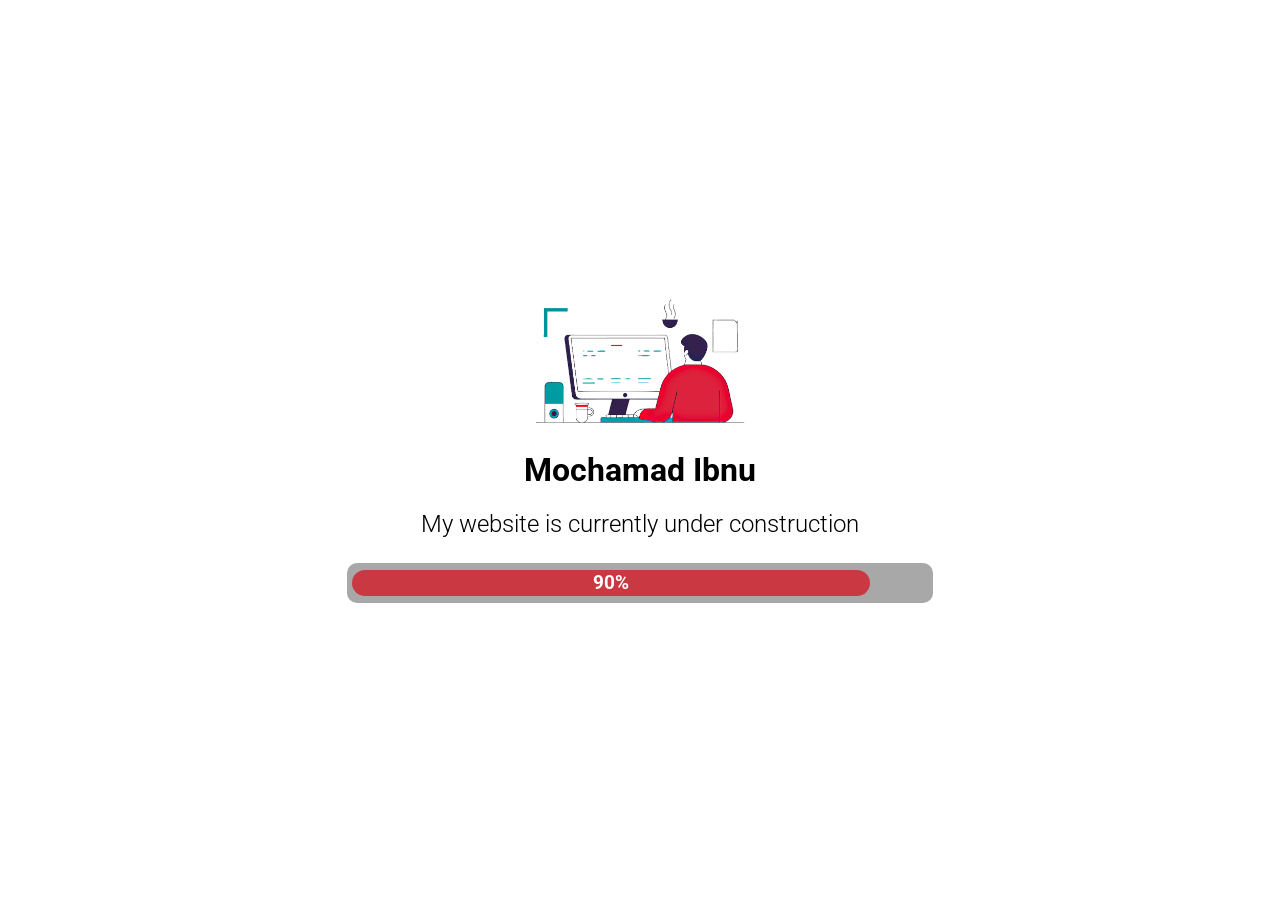
==== commit 0636e108: "Add files via upload" ====
--- a/index.html
+++ b/index.html
@@ -1,437 +1,92 @@
-﻿<!DOCTYPE html>
-<!--[if lt IE 7]>      <html class="no-js lt-ie9 lt-ie8 lt-ie7"> <![endif]-->
-<!--[if IE 7]>         <html class="no-js lt-ie9 lt-ie8"> <![endif]-->
-<!--[if IE 8]>         <html class="no-js lt-ie9"> <![endif]-->
-<!--[if gt IE 8]><!-->
-<html class="no-js" lang="en">
-	<!--<![endif]-->
-	<head>
-		<!-- Color modes -->
-		<script src="assets/js/vendor/color-modes.js"></script>
-		<!-- Basic metas
-    ======================================== -->
-		<meta http-equiv="content-type" content="text/html; charset=UTF-8" />
-		<meta name="viewport" content="width=device-width, initial-scale=1, maximum-scale=1" />
-		<meta charset="utf-8" />
-		<link rel="shortcut icon" type="image/x-icon" href="assets/images/favicon.svg" />
-		<!-- Page Title
-    ======================================== -->
-		<title>Zelio - Creative Personal Portfolio HTML Template | Documentation</title>
-		<!-- Fonts -->
-		<link rel="preconnect" href="https://fonts.googleapis.com" />
-		<link rel="preconnect" href="https://fonts.gstatic.com" crossorigin />
-		<link href="https://fonts.googleapis.com/css2?family=Teachers:ital,wght@0,400..800;1,400..800&display=swap" rel="stylesheet" />
-		<!-- Syntax Highlighter -->
-		<link rel="stylesheet" type="text/css" href="assets/syntax-highlighter/styles/shCore.css" media="all" />
-		<link rel="stylesheet" type="text/css" href="assets/syntax-highlighter/styles/shThemeDefault.css" media="all" />
-		<!-- Bootstrap -->
-		<link rel="stylesheet" type="text/css" href="assets/css/vendor/bootstrap.min.css" />
-		<link rel="stylesheet" type="text/css" href="assets/css/vendor/fontawesome-all.css" />
-		<!-- <link rel="stylesheet" type="text/css" href="assets/css/vendor/boxicons.min.css"> -->
-		<link rel="stylesheet" type="text/css" href="assets/css/vendor/perfect-scrollbar.css" />
-		<!-- Custom css -->
-		<link rel="stylesheet" type="text/css" href="assets/css/main.css" />
-	</head>
-	<body>
-		<!--[if lte IE 9]>
-			<p class="browserupgrade">You are using an <strong>outdated</strong> browser. Please <a href="https://browsehappy.com/">upgrade your browser</a> to improve your experience and security.</p>
-		<![endif]-->
-		<!-- Header starts -->
-		<a href="#top" class="back-to-top"><i class="fa fa-arrow-up"></i></a>
-		<header class="page-header sticky-top" id="top">
-			<div class="container-fluid">
-				<nav class="page-nav">
-					<a href="https://alithemes.com" class="nav-brand d-flex">
-						<img src="assets/images/ali-logo.svg" alt="logo" />
-						<img src="assets/images/ali-text.svg" alt="logo" class="color-inverse ms-1" />
-					</a>
-					<div class="d-flex align-items-center">
-						<div class="nav-list me-5">
-							<a href="https://zelio-html-demo.vercel.app/" target="_blank"><i class="fas fa-external-link-alt me-2"></i>Demo</a>
-							<a href="https://alithemes.ticksy.com/" target="_blank"><i class="far fa-life-ring me-2"></i>Support</a>
-							<a href="https://themeforest.net/user/alithemes/portfolio/" target="_blank"><i class="fas fa-th me-2"></i>Portfolio</a>
-							<a href="#" class="toggle-navbar"><i class="fas fa-bars"></i></a>
-						</div>
-						<div class="dropdown">
-							<button class="btn btn-light btn-icon rounded-circle d-flex align-items-center" type="button" aria-expanded="false" data-bs-toggle="dropdown" aria-label="Toggle theme (auto)">
-								<i class="fas fa-adjust fs-4 color-primary"></i>
-								<span class="visually-hidden bs-theme-text">Toggle theme</span>
-							</button>
-							<ul class="dropdown-menu dropdown-menu-end shadow" aria-labelledby="bs-theme-text">
-								<li>
-									<button type="button" class="dropdown-item d-flex align-items-center fs-4" data-bs-theme-value="light" aria-pressed="false">
-										<i class="fas fa-sun"></i>
-										<span class="ms-2">Light</span>
-									</button>
-								</li>
-								<li>
-									<button type="button" class="dropdown-item d-flex align-items-center fs-4" data-bs-theme-value="dark" aria-pressed="false">
-										<i class="fas fa-moon"></i>
-										<span class="ms-2">Dark</span>
-									</button>
-								</li>
-								<li>
-									<button type="button" class="dropdown-item d-flex align-items-center active fs-4" data-bs-theme-value="auto" aria-pressed="true">
-										<i class="fas fa-adjust"></i>
-										<span class="ms-2">Auto</span>
-									</button>
-								</li>
-							</ul>
-						</div>
-					</div>
-					<!-- End of .nav-list -->
-				</nav>
-			</div>
-			<!-- End of .container -->
-		</header>
-		<!-- End of .page-header -->
-		<!-- End of .main-content -->
-		<div class="main-content-wrapper">
-			<div class="container-fluid">
-				<div class="main-content p-t-40">
-					<aside class="sidebar-navigation sticky-top rounded">
-						<nav class="nav">
-							<h4 class="mb-3">Table of Content</h4>
-							<form action="#" class="search-form m-b-20">
-								<div class="input-group">
-									<input type="text" class="search-input" placeholder="Search item" />
-								</div>
-							</form>
-							<ol class="doc-nav">
-								<li>
-									<a class="nav-link" href="#overview">OVERVIEW</a>
-									<ol>
-										<li><a class="nav-link" href="#features">Features</a></li>
-										<li><a class="nav-link" href="#what-you-get">What You Get</a></li>
-										<li><a class="nav-link" href="#change-log">Change logs</a></li>
-									</ol>
-								</li>
-								<li>
-									<a class="nav-link" href="#structure">STRUCTURE</a>
-									<ol>
-										<li><a href="#product-structure">Product Structure</a></li>
-										<li><a href="#html-structure">HTML Structure</a></li>
-										<li><a href="#css-structure">CSS Structure</a></li>
-										<li><a href="#js-structure">JS Structure</a></li>
-									</ol>
-								</li>
-								<li><a class="nav-link" href="#development">DEVELOPMENT</a></li>
-								<li><a class="nav-link" href="#update">UPDATE</a></li>
-								<li><a class="nav-link" href="#credits">SOURCES & CREDITS</a></li>
-								<li><a class="nav-link" href="#thanks">THANK YOU</a></li>
-							</ol>
-						</nav>
-					</aside>
-					<main class="main">
-						<div class="filterable-wrapper">
-							<section>
-								<p>
-									<a href="#" target="_blank">
-										<img class="logo-light" src="assets/images/logo-light.svg" alt="" />
-										<img class="logo-dark" src="assets/images/logo-dark.svg" alt="" />
-									</a>
-								</p>
-								<h4>Creative Personal Portfolio HTML Template</h4>
-								<h3 class="mb-5"></h3>
-								<h4 class="mt-0">DOCUMENTATION</h4>
-								<ul class="text-small doc-infor">
-									<li>Doc version: 3.0.0</li>
-									<li>Created: 16 October 2024</li>
-									<li>Last update: 22 September 2024</li>
-								</ul>
-								<h3 class="mb-5"></h3>
-							</section>
-							<section>
-								<h2 id="overview">OVERVIEW</h2>
-								<p>Showcase your distinctive skills and creativity with Zelio, a state-of-the-art HTML template crafted specifically for personal portfolios. Perfect for freelancers, designers, artists, and creatives of all types, Zelio offers a sleek, contemporary design that ensures your work shines.</p>
-
-								<p>With fully responsive layouts, customizable sections, and an array of pre-designed pages, Zelio simplifies the process of presenting your portfolio in a visually striking and professional way. Enjoy smooth animations, intuitive navigation, and robust performance as Zelio helps you enhance your personal brand and make a lasting impact. Unleash your creativity and make a statement with Zelio today.</p>
-
-								<p>This template includes a <a href="https://themeforest.net/item/zelio-personal-portfolio-figma-template/53662937">Figma design file</a>, saving you up to $9, making it easier to customize and develop the template to suit your needs.</p>
-
-								<p>Our dedicated Support Center is available for all your support needs, including comprehensive documentation and a ticket system for any inquiries. We typically respond within 12-24 hours.</p>
-
-								<p>We're continually working to improve this item, with more homepages and exciting features on the way. Purchase once and enjoy lifetime updates.</p>
-								<h3 id="features">Main Features</h3>
-								<ul>
-									<li>
-										<a href="https://getbootstrap.com/"><strong>Bootstrap Framework:</strong></a> Rapidly build modern websites without ever leaving your HTML.
-									</li>
-									<li>07 HTML files</li>
-									<li>Dark / Light mode options</li>
-									<li><strong>Figma design included:</strong> A great gift from us, you can quickly continue developing this template.</li>
-									<li><strong>Detailed documentation:</strong> Extensive documentation plus great video guides on how to setup and customize Trucking will make your customizations super easy and fast!</li>
-									<li><strong>Responsive & retina ready:</strong>Look of your website on mobile devices is very important these days. So we made sure <strong>Zelio</strong> looks great both on mobile, desktop and retina screens!</li>
-									<li><strong>Compatible with browsers:</strong><strong>Zelio</strong> looks great among all major browsers including IE9+.</li>
-									<li><strong>Free Lifetime Updates and User Support:</strong>Each purchase of the Theme guarantees you lifetime access to future theme updates at no extra cost. You also get six months of user support with the option of extending this period should you wish.</li>
-									<li><strong>Creative Design:</strong> <strong>Zelio</strong> is a bold template that organizing content to follow natural eyes, striking balance between beautiful and visual hierarchy.</li>
-									<li><strong>100% Fully Responsive:</strong> The template passed Mobile-Friendly Test – by Google. We also tested carefully the template on almost devices: PC, Laptop, tablet, and phone. All elements are 100% responsive and ready for all devices.</li>
-									<li><strong>Pixel Perfect Design</strong></li>
-									<li><strong>Color & Fonts is easily changed</strong></li>
-									<li><strong>W3C</strong> Validated Code</li>
-								</ul>
-								<h3 id="what-you-get">What You Get</h3>
-								<ol>
-									<li>HTML Frontend Template (built from Gulp)</li>
-									<li>HTML Frontend Development source code</li>
-									<li><a href="https://themeforest.net/item/zelio-personal-portfolio-figma-template/53662937">Figma design file</a></li>
-									<li>Documentation</li>
-								</ol>
-								<h3>Note</h3>
-								<p class="alert alert-warning">
-									- All images are just used for Preview Purpose Only. They are not part of the template and maybe NOT included in the final purchase files. <br />
-									- <strong>This is not a WordPress theme, It is a HTML5 template</strong>
-								</p>
-								<h3 id="change-log">Change log</h3>
-								<pre class="brush: html">
-									VERSION 3.0.0
-                                    - Add Coming soon, 404 page
-									- Add sub menu 
-									- Fixed Mobile menu
-
-									VERSION 2.0.0
-                                    - Add Demo 2 (Developer), Demo 3 (Author)
-
-                                    VERSION 1.0.0
-                                    - First release.
-                                 </pre
-								>
-								<h2 id="structure">STRUCTURE</h2>
-								<h3 id="product-structure">Products Files Structure</h3>
-								<div class="files-folder-lists">
-									<ul class="perfect-scrollbar">
-										<li>
-											<i class="fas fa-folder"></i><code>/assets</code>
-											<ul>
-												<li>
-													<i class="fas fa-folder"></i><code>/css</code>
-													<ul>
-														<li>
-															<i class="fas fa-file-folder"></i><code>vendors</code>
-															<ul>
-																<li><i class="fas fa-file-alt"></i><code>/bootstrap.min.css</code></li>
-																<li><i class="fas fa-file-alt"></i><code>/normalize.css</code></li>
-																<li><i class="fas fa-file-alt"></i><code>/...</code></li>
-															</ul>
-														</li>
-														<li><i class="fas fa-file-alt"></i><code>/style.css</code></li>
-													</ul>
-												</li>
-												<li><i class="fas fa-folder"></i><code>/fonts</code></li>
-												<li>
-													<i class="fas fa-folder"></i><code>/imgs</code>
-													<ul>
-														<li><i class="fas fa-folder"></i><code>/page</code></li>
-														<li><i class="fas fa-folder"></i><code>/template</code></li>
-													</ul>
-												</li>
-												<li>
-													<i class="fas fa-folder"></i><code>/js</code>
-													<ul>
-														<li>
-															<i class="fas fa-folder"></i><code>/vendors</code>
-															<ul>
-																<li><i class="fas fa-file-alt"></i><code>/modernizr-3.6.0.min.js</code></li>
-																<li><i class="fas fa-file-alt"></i><code>/alpine.min.js</code></li>
-																<li><i class="fas fa-file-alt"></i><code>/jquery.scrollUp.min.js</code></li>
-																<li><i class="fas fa-file-alt"></i><code>/jquery-3.7.1.min.js</code></li>
-																<li><i class="fas fa-file-alt"></i><code>/lightbox.js</code></li>
-																<li><i class="fas fa-file-alt"></i><code>/swiper-bundle.js</code></li>
-																<li><i class="fas fa-file-alt"></i><code>/lightbox.js</code></li>
-																<li><i class="fas fa-file-alt"></i><code>/...</code></li>
-															</ul>
-														</li>
-														<li><i class="fas fa-alt"></i><code>main.js</code></li>
-													</ul>
-												</li>
-											</ul>
-										</li>
-										<li><i class="fas fa-file-alt"></i><code>/index.html</code></li>
-										<li><i class="fas fa-file-alt"></i><code>/index-2.html</code></li>
-										<li><i class="fas fa-file-alt"></i><code>/index-3.html</code></li>
-										<li><i class="fas fa-folder-plus"></i><code>/.........</code></li>
-									</ul>
-								</div>
-								<h3 id="html-structure">HTML Structure</h3>
-								<p>All information in the main content area is placed in the body tag. The general sample structure is quite similar throughout the sample. This is the general structure of the main page (index.html).</p>
-								<pre class="brush: html">                                
-                                <!--
-                                    <body>
-                                        <div id="preloader">
-                                            <div id="loader" class="loader">
-                                                <div class="loader-container">
-                                                    <div class="loader-icon"><img src="assets/images/logo/favicon.svg" alt="Preloader"></div>
-                                                </div>
-                                            </div>
-                                        </div>
-                                        <div class="top-bar position-relative z-4 d-none d-lg-block">
-                                            ............
-                                        </div>
-                                        <header>
-                                            ............
-                                        </header>
-                                        <main>
-                                            ............
-                                        </main>
-                                        <footer>
-                                            ............
-                                        </footer>
-                                        <div class="btn-scroll-top">
-                                            <svg class="progress-square svg-content" width="100%" height="100%" viewBox="0 0 40 40">
-                                                <path d="M8 1H32C35.866 1 39 4.13401 39 8V32C39 35.866 35.866 39 32 39H8C4.13401 39 1 35.866 1 32V8C1 4.13401 4.13401 1 8 1Z" />
-                                            </svg>
-                                        </div>
-                                    </body>
-                                -->
-                            </pre>
-								<h3 id="css-structure">CSS Structure</h3>
-								<p>These are the css files that are loaded into templates in Head Section.</p>
-								<pre class="brush: html">
-                                <!--
-                                    <link rel="stylesheet" href="assets/css/main.css" />
-                                 -->
-                            </pre>
-								<p>Import fonts</p>
-								<pre class="brush: css">
-                                <!--
-                                 @import url("https://fonts.googleapis.com/css2?family=DM+Sans:ital,opsz,wght@0,9..40,100..1000;1,9..40,100..1000&family=Manrope:wght@200..800&display=swap");
-                                -->
-                            </pre>
-								<p>Import third party CSS library</p>
-								<pre class="brush: css">
-                                <!--
-                                    <link rel="stylesheet" href="assets/css/vendors/bootstrap.min.css">
-                                    <link rel="stylesheet" href="assets/css/vendors/swiper-bundle.min.css">
-                                    <link rel="stylesheet" href="assets/css/vendors/aos.css">
-                                    <link rel="stylesheet" href="assets/css/vendors/odometer.css">
-                                    <link rel="stylesheet" href="assets/css/vendors/carouselTicker.css">
-                                    <link rel="stylesheet" href="assets/css/vendors/magnific-popup.css">
-                                    <link rel="stylesheet" href="assets/fonts/remixicon/remixicon.css">
-                                    <link rel="stylesheet" href="assets/fonts/satoshi/satoshi.css">
-                                    ...
-                                -->
-                            </pre>
-								<h3 id="js-structure">JS Structure</h3>
-								<p>These are the list of Javascript files that are loaded into templates in end of the Body Section.</p>
-								<p>You can find this in: <code>src/views/partials/scripts.html</code></p>
-								<pre class="brush: html">
-                                <!-- Vendor JS
-                                    <script src="assets/js/vendors/jquery-3.7.1.min.js"></script>
-                                    <script src="assets/js/vendors/bootstrap.bundle.min.js"></script>
-                                    <script src="assets/js/vendors/swiper-bundle.min.js"></script>
-                                    <script src="assets/js/vendors/aos.js"></script>
-                                    <script src="assets/js/vendors/wow.min.js"></script>
-                                    <script src="assets/js/vendors/headhesive.min.js"></script>
-                                    <script src="assets/js/vendors/smart-stick-nav.js"></script>
-                                    <script src="assets/js/vendors/jquery.magnific-popup.min.js"></script>
-                                    <script src="assets/js/vendors/gsap.min.js"></script>
-                                    <script src="assets/js/vendors/imagesloaded.pkgd.min.js"></script>
-                                    <script src="assets/js/vendors/isotope.pkgd.min.js"></script>
-                                    <script src="assets/js/vendors/ScrollToPlugin.min.js"></script>
-                                    <script src="assets/js/vendors/ScrollTrigger.min.js"></script>
-                                    <script src="assets/js/vendors/jquery.carouselTicker.min.js"></script>
-                                    <script src="assets/js/vendors/jquery.odometer.min.js"></script>
-                                    <script src="assets/js/vendors/jquery.appear.js"></script>
-                                    <script src="assets/js/vendors/gsap-custom.js"></script>
-                                    <script src="assets/js/imageRevealHover.js"></script>
-                                    <script src="assets/js/vendors/aat.min.js"></script>
-                                -->
-                            </pre>
-								<h2 id="development">DEVELOPMENT</h2>
-								<p>Learn how to included npm scripts to automate your time-consuming tasks in your development workflow with Gulp toolkit.</p>
-								<h4>Quick Start</h4>
-								<p>Zelio uses <a href="https://docs.npmjs.com/misc/scripts" target="_blank">NPM scripts </a> for its build system. Our <code class="highlighter-rouge">package.json</code> includes convenient methods for working with the framework, including compiling code, running tests, and more.</p>
-								<p>To use our build system and run our documentation locally, you'll need a copy of Zelio's development source files and NodeJS. Follow these steps and you should be ready to rock:</p>
-								<ol>
-									<li><a href="https://nodejs.org/en/" target="_blank">Download and install Node.js </a>, which we use to manage our dependencies.</li>
-									<li><a href="https://gulpjs.com/docs/en/getting-started/quick-start" target="_blank">Download and install Gulp.js </a>, which we use to manage our dependencies.</li>
-									<li>Navigate to the root <code class="highlighter-rouge">/Zelio</code> directory and run <code class="highlighter-rouge">npm install</code> to install our local dependencies listed in <code class="highlighter-rouge">package.json</code>.</li>
-								</ol>
-								<p>When completed, you'll be able to run the various commands provided from the command line.</p>
-								<h4>Installing NPM modules</h4>
-								<p>
-									First, change the command line path into your project where Zelio folder is located. if you have not done this before, you may check the following article to quick start, you may run
-									<code class="highlighter-rouge">package.json</code> file by using the following command:
-								</p>
-								<pre class="brush: html">
-                                npm install
-                            </pre
-								>
-								<p>If you check the project folder when the command has finished executing, you should see that Gulp has created a <code class="highlighter-rouge">node_modules</code> folder.</p>
-								<h4>Run Gulp</h4>
-								<p>Compile and watch the <code class="highlighter-rouge">PUG/SCSS/JS/HTML</code>, use Live Reload to update browsers instantly, start a server, and pop a tab in your default browser. Any changes made to the source files will be compiled as soon as you save the file. To try it out run:</p>
-								<p>First, run this command</p>
-								<pre class="brush: html">
-                                npm run build
-                            </pre
-								>
-								<p>After a few seconds, a folder called <code class="highlighter-rouge">dist</code> is created, which is the HTML files you use to run the website.</p>
-								<h4>Start Server:</h4>
-								<pre class="brush: html">
-                                npm run dev
-                            </pre
-								>
-								<p>The website will open in your browser at: <code class="highlighter-rouge">http://localhost:3000</code></p>
-								<h2 id="update">UPDATE</h2>
-								<h3>Important Note:</h3>
-								<p>- Backup <strong>your website</strong> and <strong>template folders</strong> completely to make sure you have a restore point in case of any complications.</p>
-								<h3>Update using FTP</h3>
-								<ol>
-									<li>Download the latest version of the template to your device.</li>
-									<li>Connect to your hosting via FTP software</li>
-									<li>Upload the template folder you unzipped to your site folder</li>
-									<li>You should be asked to confirm overwriting of this folder and its contents. Confirm the overwrite.</li>
-								</ol>
-								<h2 id="credits">SOURCES & CREDITS</h2>
-								<div class="script-source">
-									<ul>
-										<li><a target="_blank" href="https://getbootstrap.com/">Bootstrap 5.3.3</a></li>
-										<li><a target="_blank" href="http://www.pexels.com">Pexels</a></li>
-										<li><a target="_blank" href="http://jquery.com">jQuery</a></li>
-									</ul>
-								</div>
-								<h2 id="thanks">THANK YOU</h2>
-								<p>Thank you so much for using this template.</p>
-								<p><strong> - AliThemes Team - </strong></p>
-							</section>
-						</div>
-						<!-- End of .filterable-wrapper -->
-					</main>
-				</div>
-				<!-- End of .main-content -->
-			</div>
-			<!-- End of .container -->
-		</div>
-		<!-- End of .main-content -->
-		<footer class="page-footer">
-			<div class="container-fluid text-center">
-				<p>&copy; 2024, <strong class="text-brand">Zelio</strong> - Creative Personal Portfolio HTML Template</p>
-			</div>
-			<!-- End of .page-footer -->
-		</footer>
-		<!-- End of .page-footer -->
-		<!-- jQuery -->
-		<script src="assets/js/vendor/jquery.min.js"></script>
-		<script src="assets/js/vendor/jquery-migrate.min.js"></script>
-		<script src="assets/js/vendor/bootstrap.bundle.min.js"></script>
-		<script src="assets/js/vendor/perfect-scrollbar.js"></script>
-		<!-- jQuery Easing Plugin -->
-		<script src="assets/js/vendor/easing-1.3.js"></script>
-		<!-- Custom Script -->
-		<script src="assets/js/main.js"></script>
-		<script>
-			if (/MSIE \d|Trident.*rv:/.test(navigator.userAgent)) {
-				document.write('<script src="https://cdn.jsdelivr.net/npm/css-vars-ponyfill@1"><\/script>');
-				document.write('<script src="assets/js/ie.js"><\/script>');
-			}
-		</script>
-		<script type="text/javascript" src="assets/syntax-highlighter/scripts/shCore.js"></script>
-		<script type="text/javascript" src="assets/syntax-highlighter/scripts/shBrushXml.js"></script>
-		<script type="text/javascript" src="assets/syntax-highlighter/scripts/shBrushCss.js"></script>
-		<script type="text/javascript" src="assets/syntax-highlighter/scripts/shBrushJScript.js"></script>
-		<script type="text/javascript" src="assets/syntax-highlighter/scripts/shBrushPhp.js"></script>
-		<script type="text/javascript">
-			SyntaxHighlighter.all();
-		</script>
-	</body>
-</html>
+<!DOCTYPE html>
+<html>
+<head>
+    <meta charset="utf-8">
+    <meta name=viewport content="width=device-width, initial-scale=1">
+    <!--[if lt IE 9]><script src="http://html5shiv.googlecode.com/svn/trunk/html5.js"></script><![endif]-->
+    <style>
+        body { margin: 0; padding: 0; }
+        html { height: 100%; cursor: default; }
+        body {
+            font-family: "Roboto", sans-serif; /* Default font */
+            width: 100%; height: 100%;
+            text-align: center;
+            display: table;
+            opacity: 1;
+            animation: fadein 3s forwards;
+        }
+        h2 {
+            font-weight: 300;
+            margin-bottom: 25px;
+        }
+        img {
+            width: 25%; /* Image width */
+            border: 0; /* For IE */
+            /* Aspect ratio of image, gives initial dimension to prevent text moving down once image is loaded */
+            /* When changing logo, change this also */
+            aspect-ratio: 125 / 50;
+        }
+        #main {
+            vertical-align: middle;
+            display: table-cell;
+        }
+        /* Progress bar */
+        #progress {
+            width: 45%; /* Bar width */
+            margin: 0 auto;
+            border-radius: 10px; /* Roundness */
+            background-color: #a8a8a8; /* Background colour */
+            padding: 7px 5px;
+            /* border: 5px solid #a8a8a8; Border */
+        }
+        #fill {
+            padding: 2px 0;
+            background-color: #ca3842; /* Fill colour */
+            width: 90%; /* Bar percentage, change text below also */
+            border-radius: 25px; /* Roundness */
+            animation: proanimate 2s;
+        }
+        #barpercent h3 {
+            color: white; /* Bar percentage text colour */
+            margin: 0; padding: 0;
+            opacity: 1;
+            animation: fadein 3s forwards;
+        }
+
+        /* Fades in animation */
+        @keyframes fadein  {
+            from { opacity: 0; }
+        }
+        /* Animates bar on page load */
+        @keyframes proanimate {
+            from { width: 0%; }
+        }
+
+        @media screen and (max-width:600px) {
+            img {
+                width: 60%;
+            }
+            h1 {
+                font-size: 1.3em;
+            }
+            h2 {
+                margin: 1.1em;
+                font-size: 1.1em;
+            }
+            #progress {
+                width: 80%; /* Bar width */
+            }
+        }
+    </style>
+    <title>Coming Very Soon</title>
+</head>
+<body>
+    <div id="main">
+        <img src="logo.png" alt="Logo Image">
+        <h1>Mochamad Ibnu</h1>
+        <h2>My website is currently under construction</h2>
+        <div id="progress"><div id="fill"><div id="barpercent"><h3>90%</h3></div></div></div>
+    </div>
+    <link href="https://fonts.googleapis.com/css2?family=Roboto:wght@300;400&display=swap" rel="stylesheet">
+</body>
+</html>
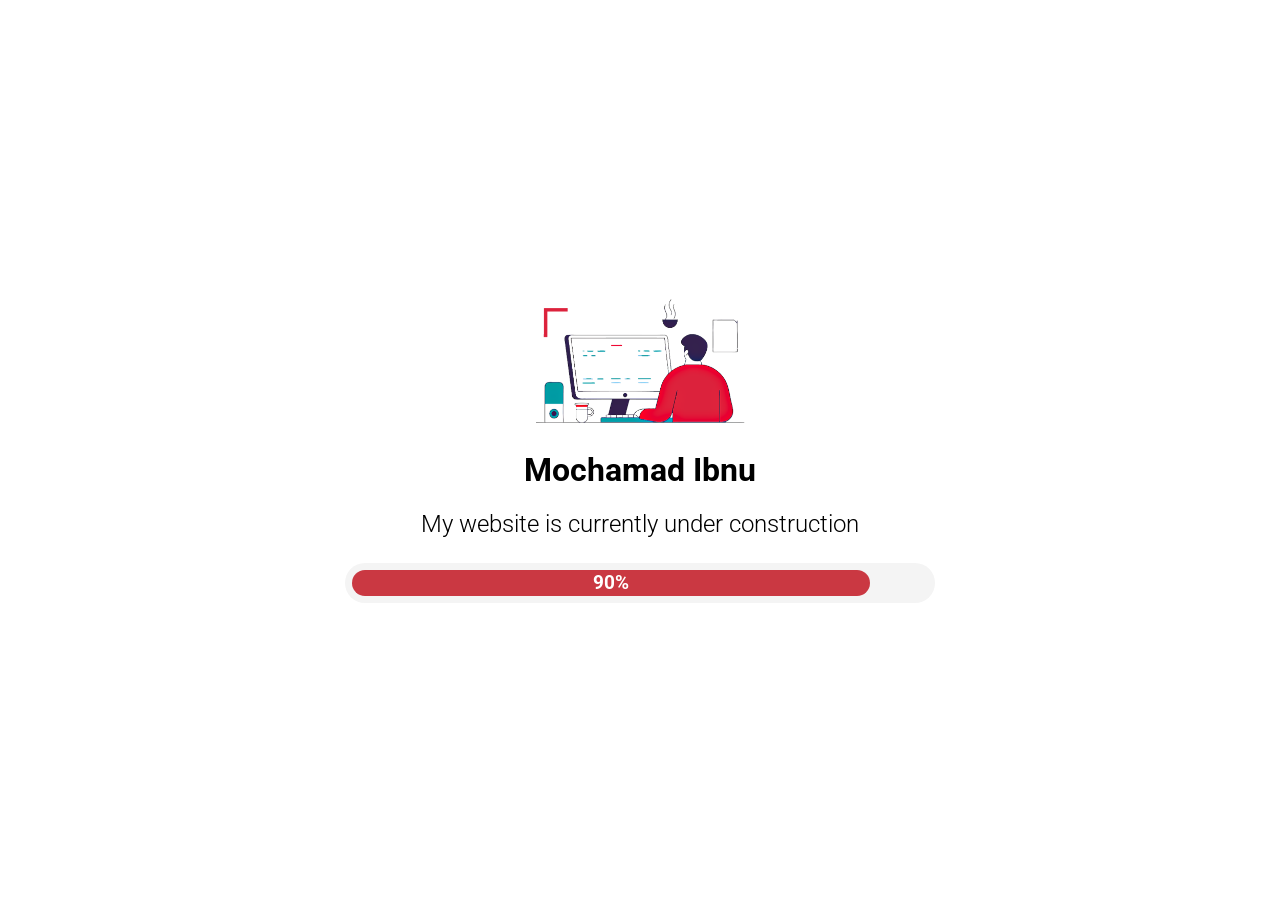
==== commit ec19587b: "Add files via upload" ====
--- a/index.html
+++ b/index.html
@@ -35,8 +35,9 @@
             width: 45%; /* Bar width */
             margin: 0 auto;
             border-radius: 10px; /* Roundness */
-            background-color: #a8a8a8; /* Background colour */
-            padding: 7px 5px;
+            background-color: #f4f4f4; /* Background colour */
+            padding: 7px 7px;
+            border-radius: 20px; /* Roundness */
             /* border: 5px solid #a8a8a8; Border */
         }
         #fill {
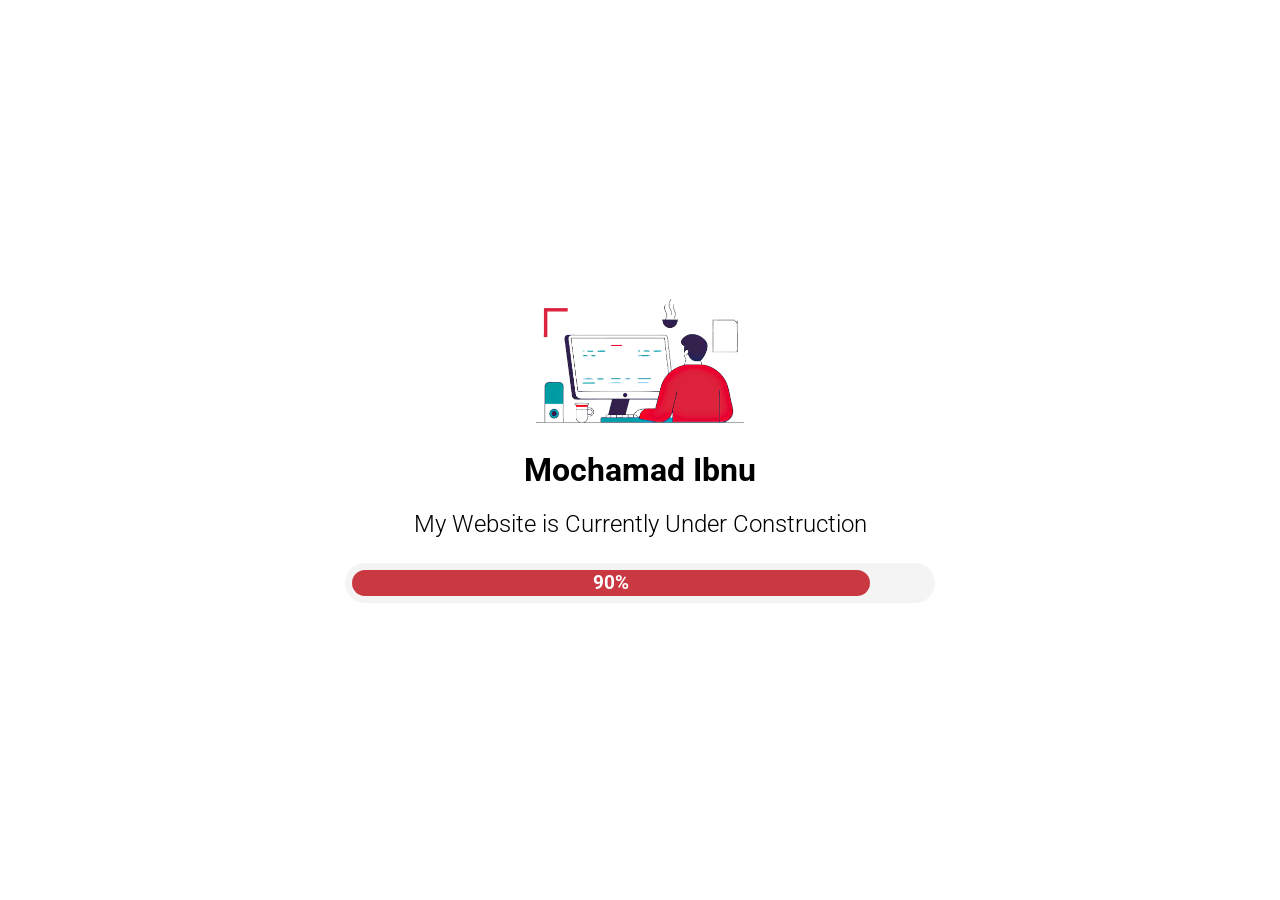
==== commit 16ac4d64: "Update index.html" ====
--- a/index.html
+++ b/index.html
@@ -85,7 +85,7 @@
     <div id="main">
         <img src="logo.png" alt="Logo Image">
         <h1>Mochamad Ibnu</h1>
-        <h2>My website is currently under construction</h2>
+        <h2>My Website is Currently Under Construction</h2>
         <div id="progress"><div id="fill"><div id="barpercent"><h3>90%</h3></div></div></div>
     </div>
     <link href="https://fonts.googleapis.com/css2?family=Roboto:wght@300;400&display=swap" rel="stylesheet">
